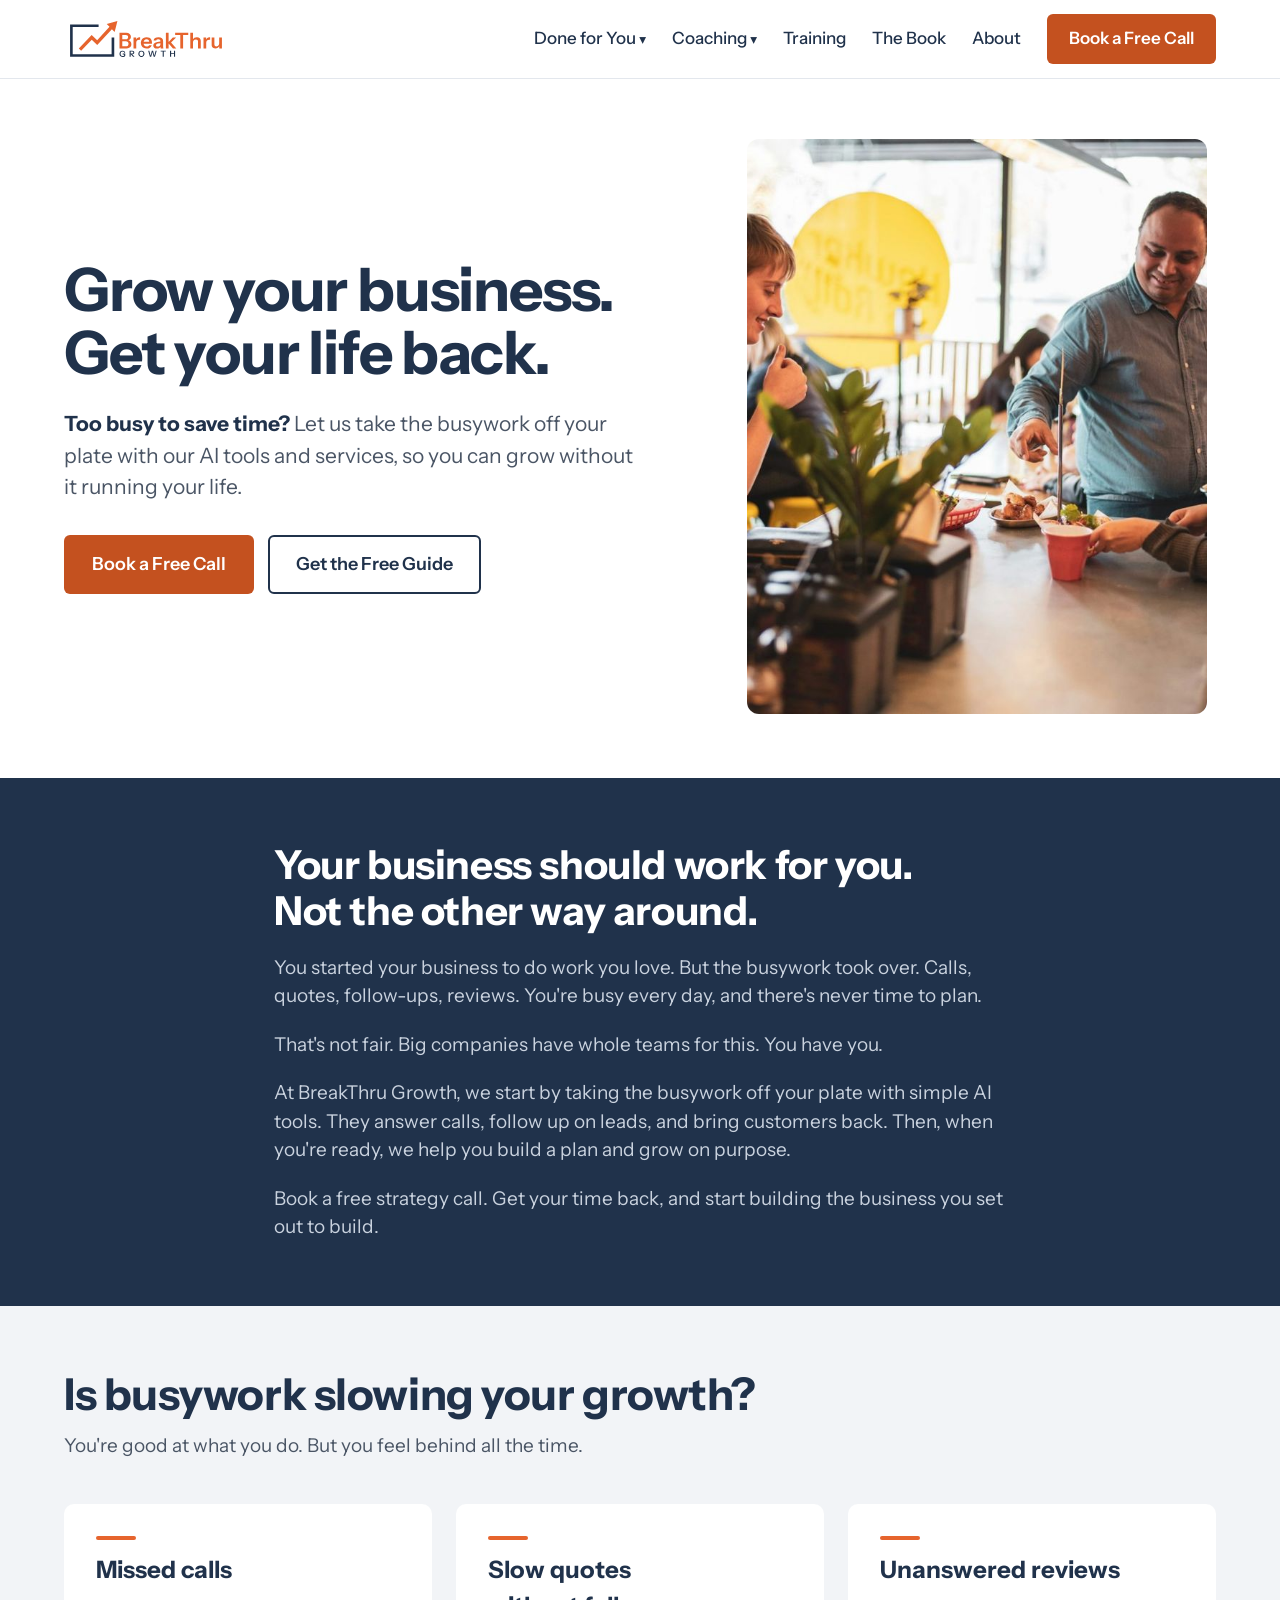
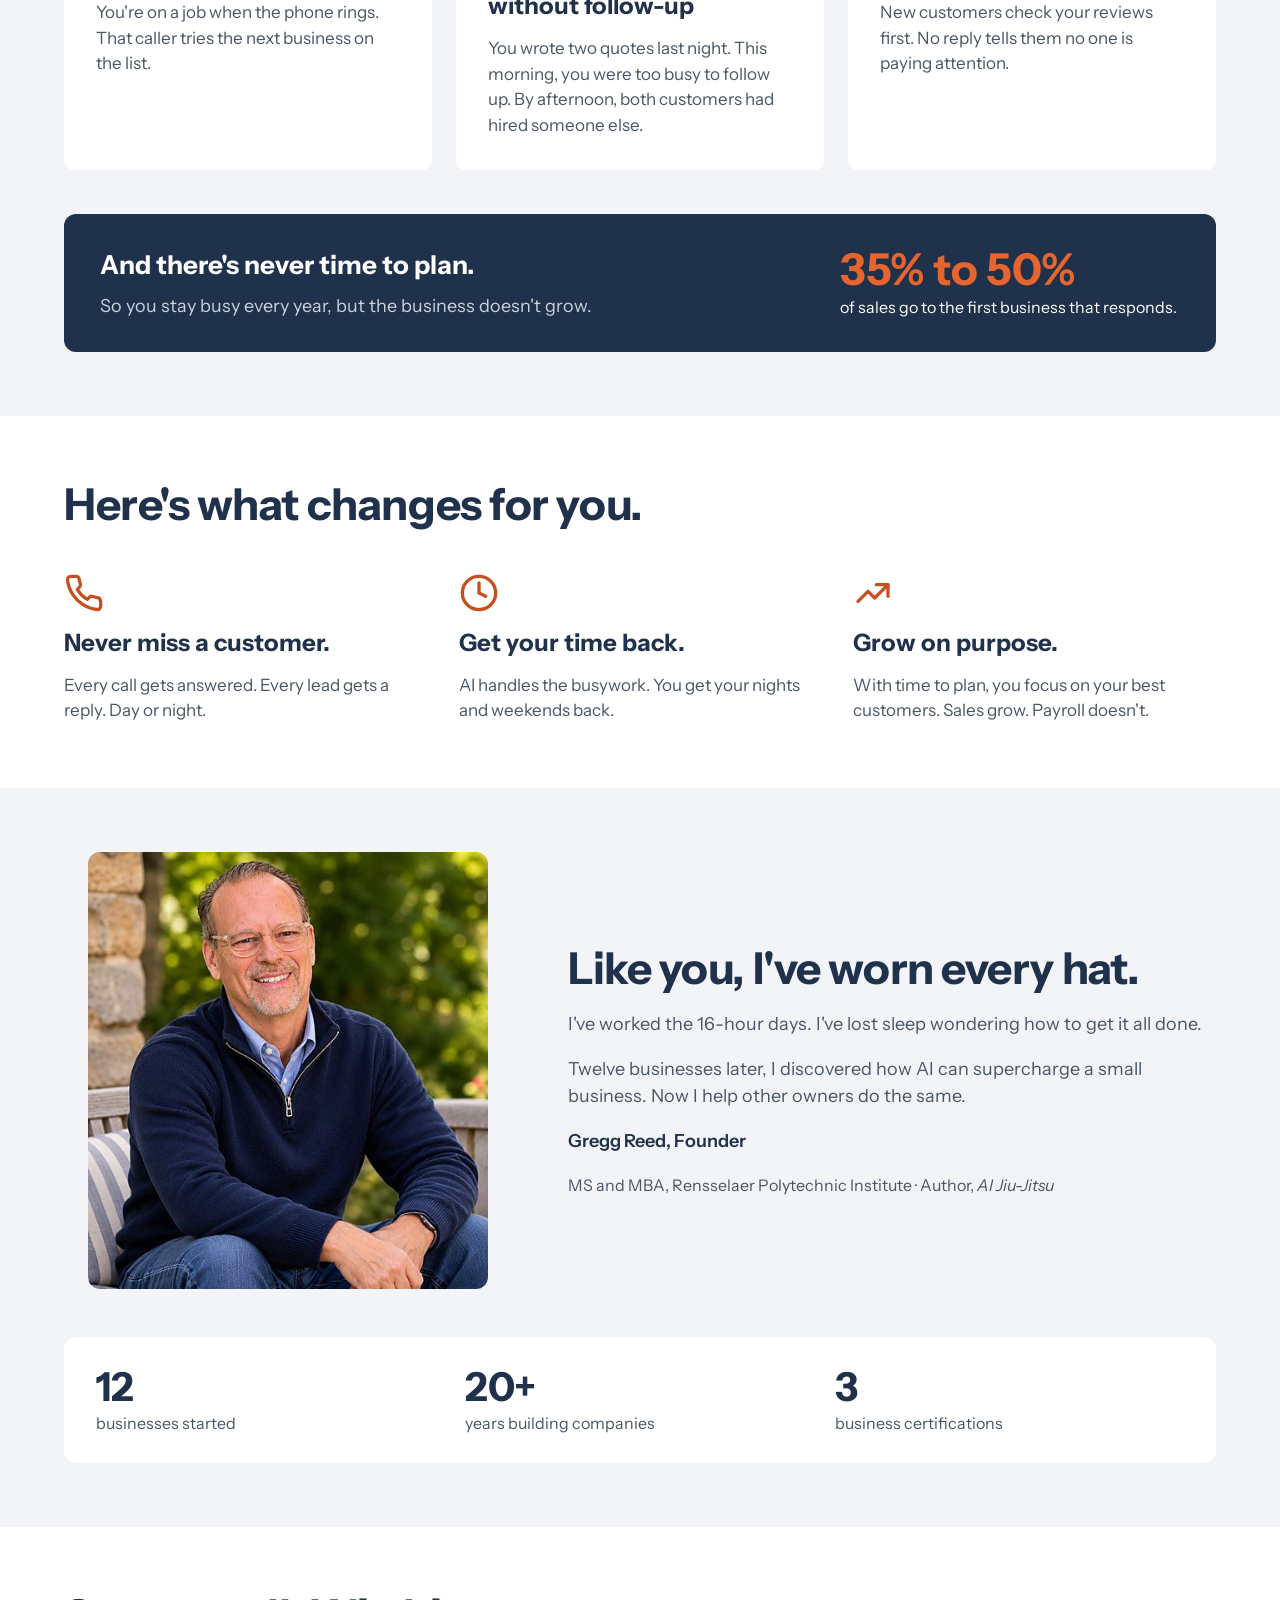
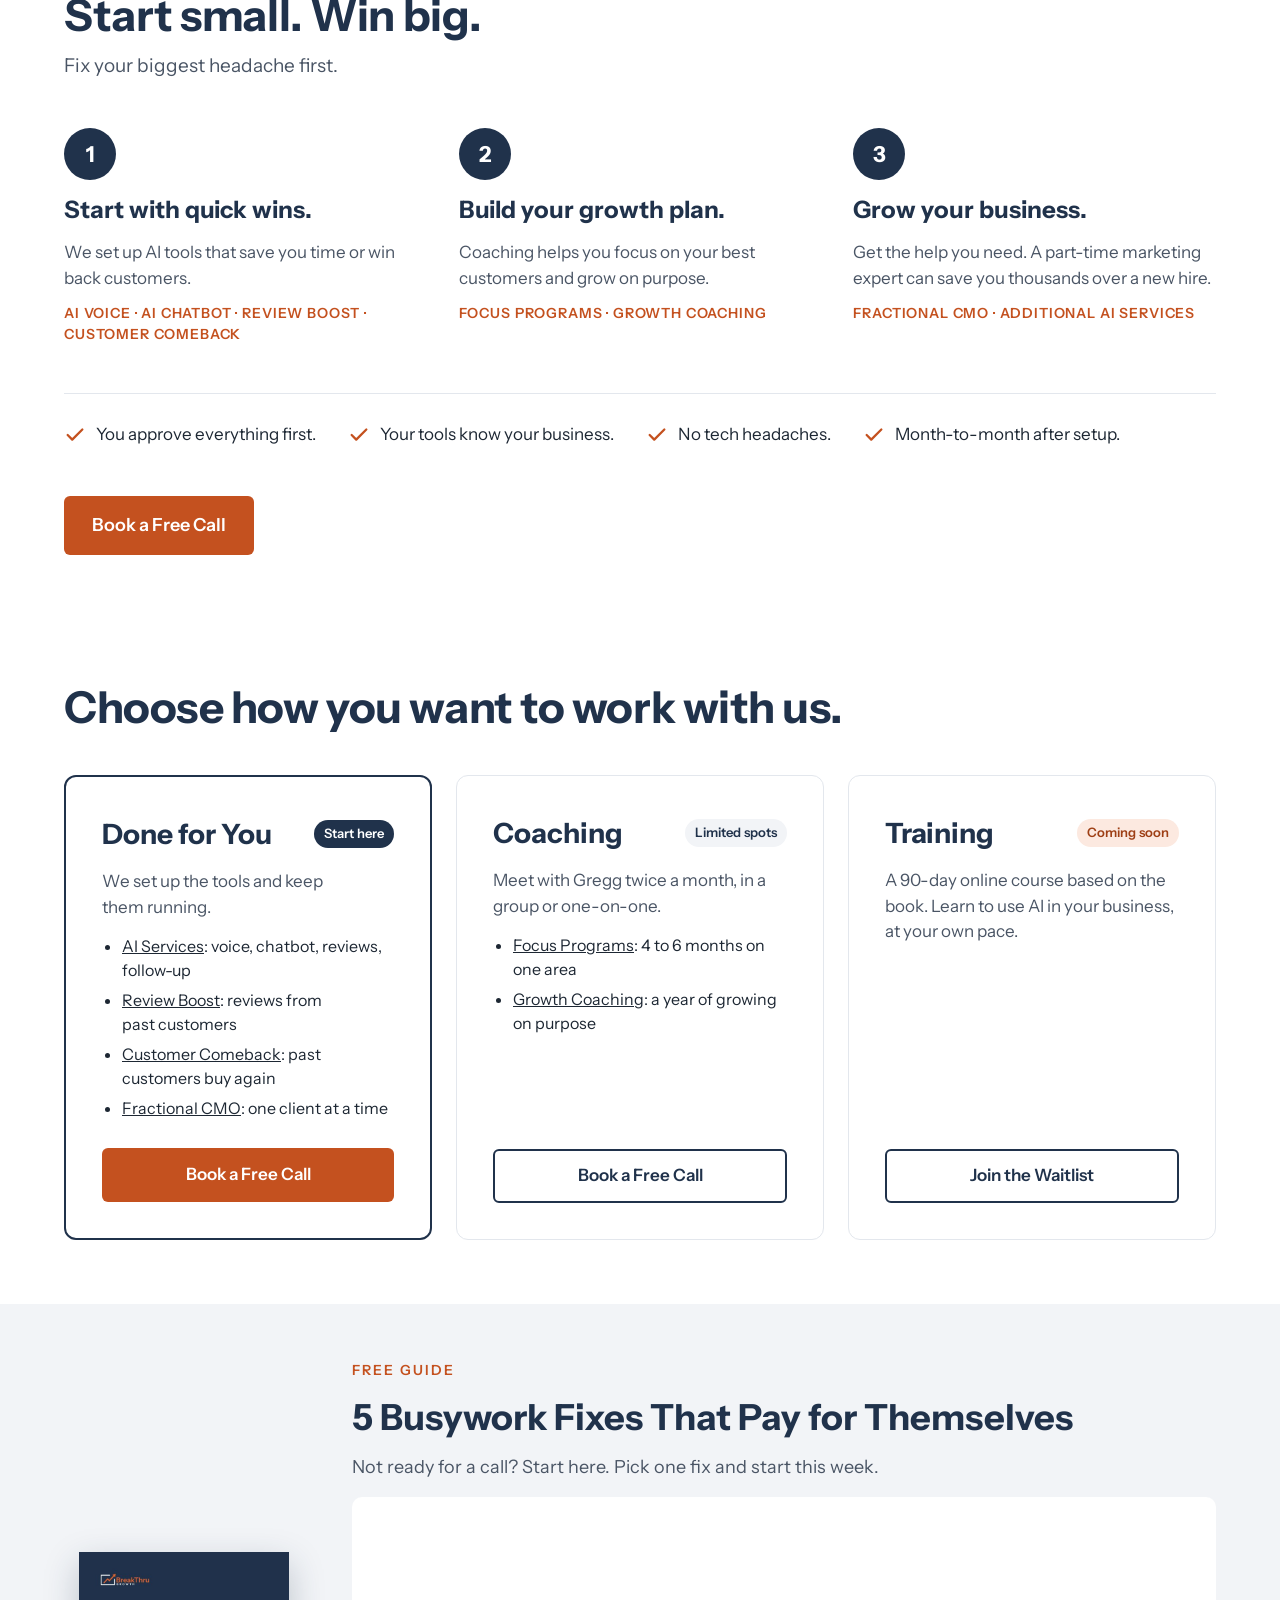
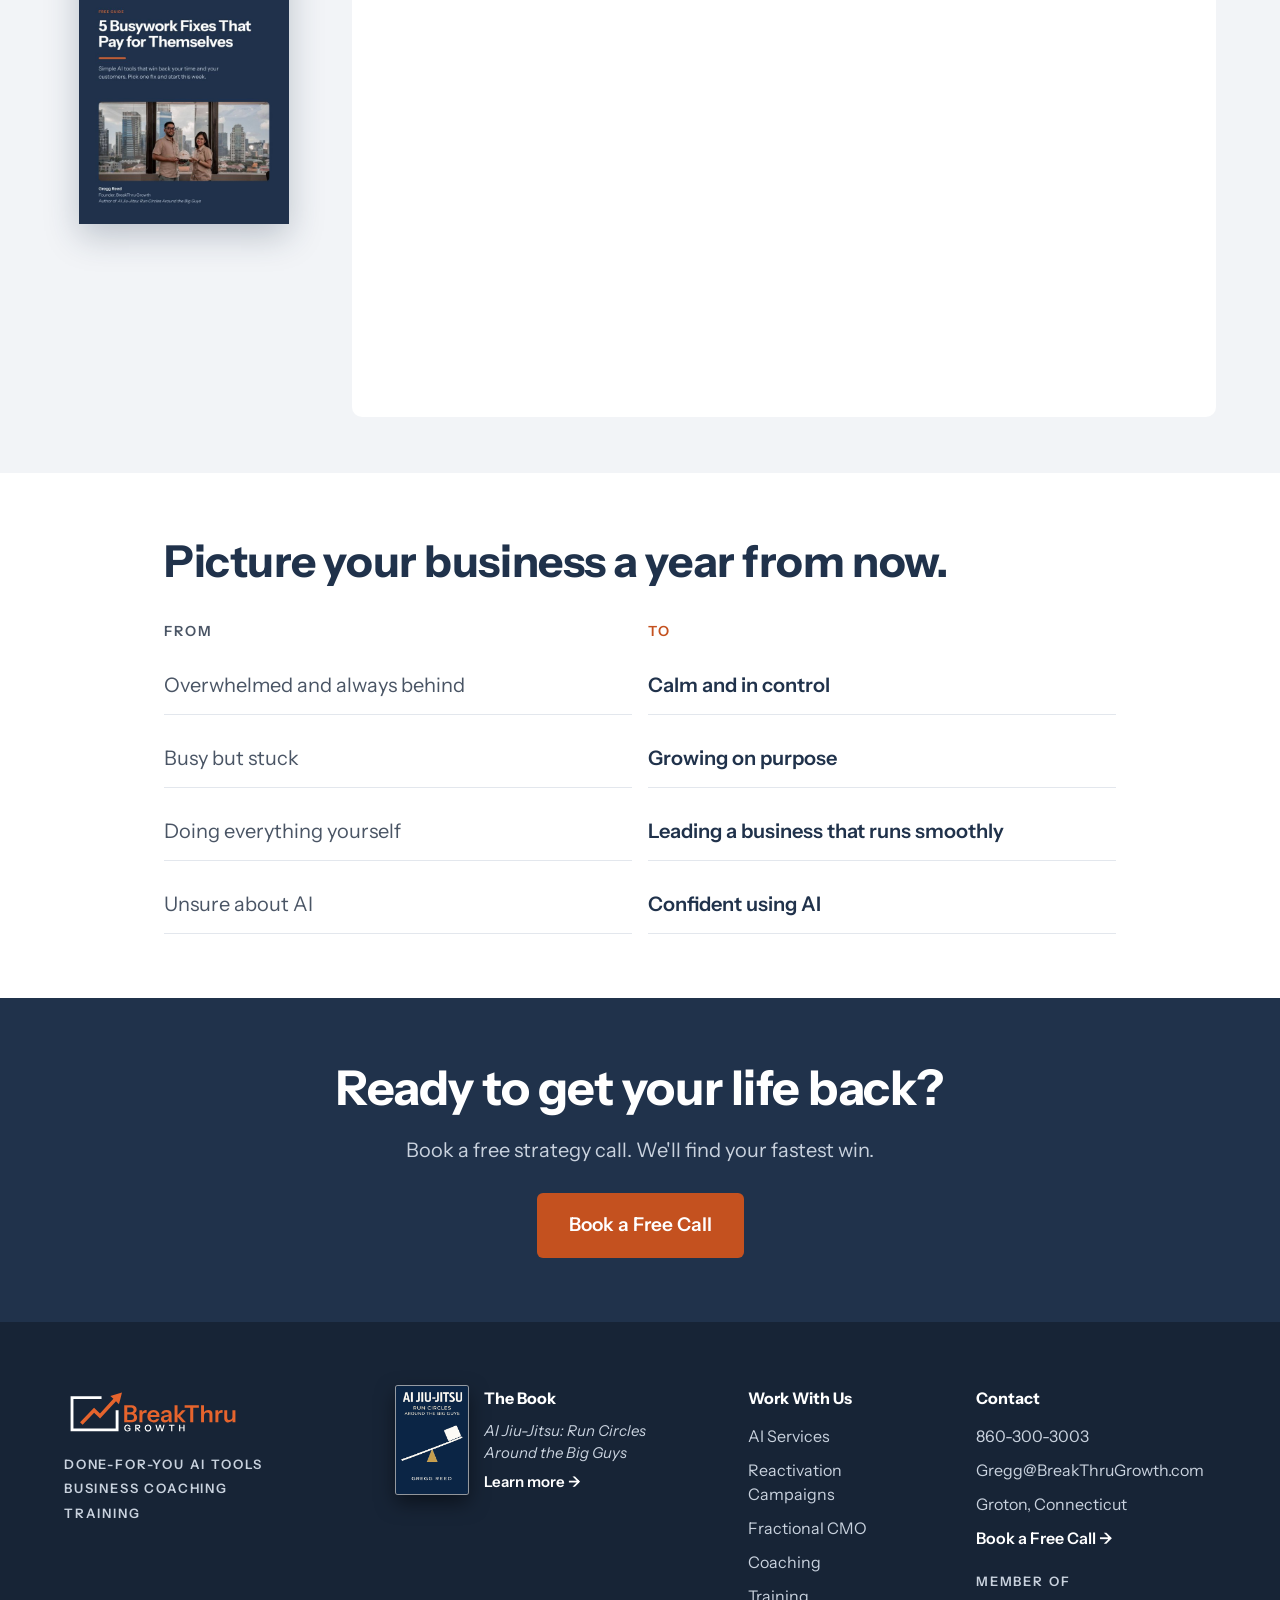
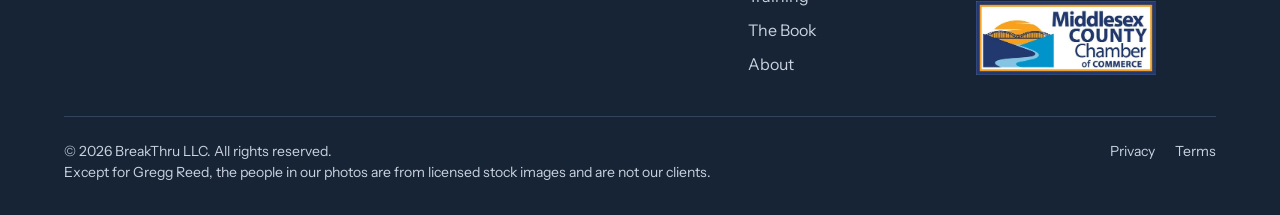
==== index.html @ 26338663 "Copy: 'know your business' replaces 'sound like you'; clearer hero Co-Authored-By: Claude Opus 5.5 <" ====
<!doctype html>
<html lang="en">
<head>
<meta charset="utf-8">
<meta name="viewport" content="width=device-width, initial-scale=1">
<title>BreakThru Growth | AI Tools and Coaching for Small Business</title>
<meta name="description" content="Too busy to save time? We set up AI tools that answer calls, follow up on leads, and win back customers, so you can grow without it running your life.">
<link rel="canonical" href="https://breakthrugrowth.com/">
<meta property="og:type" content="website">
<meta property="og:site_name" content="BreakThru Growth">
<meta property="og:title" content="BreakThru Growth | AI Tools and Coaching for Small Business">
<meta property="og:description" content="Too busy to save time? We set up AI tools that answer calls, follow up on leads, and win back customers, so you can grow without it running your life.">
<meta property="og:url" content="https://breakthrugrowth.com/">
<meta property="og:image" content="https://breakthrugrowth.com/assets/img/hero-cafe-owner.jpg">
<meta name="twitter:card" content="summary_large_image">
<link rel="icon" href="/favicon.svg?v=2" type="image/svg+xml">
<link rel="icon" href="/favicon-32x32.png?v=2" sizes="32x32" type="image/png">
<link rel="icon" href="/favicon.ico?v=2" sizes="any">
<link rel="apple-touch-icon" href="/apple-touch-icon.png?v=2">
<link rel="manifest" href="/site.webmanifest?v=2">
<meta name="theme-color" content="#20324B">
<link rel="preconnect" href="https://fonts.googleapis.com">
<link rel="preconnect" href="https://fonts.gstatic.com" crossorigin>
<link href="https://fonts.googleapis.com/css2?family=Instrument+Sans:wght@400;500;600;700&amp;display=swap" rel="stylesheet">
<link rel="stylesheet" href="/assets/css/site.css?v=20261113">
<script type="application/ld+json">
{"@context":"https://schema.org","@type":"ProfessionalService","name":"BreakThru Growth","url":"https://breakthrugrowth.com/",
"logo":"https://breakthrugrowth.com/assets/img/logo-color.svg","image":"https://breakthrugrowth.com/assets/img/gregg-portrait.jpg",
"telephone":"+1-860-300-3003",
"address":{"@type":"PostalAddress","addressLocality":"Groton","addressRegion":"CT","addressCountry":"US"},
"founder":{"@type":"Person","name":"Gregg Reed"},"parentOrganization":{"@type":"Organization","name":"BreakThru LLC"},
"description":"AI tools, training, and coaching for small business owners."}
</script>
</head>
<body>
<div class="page">

<!-- HEADER -->
<a class="skip" href="#main">Skip to content</a>
<header class="site-header">
<div class="wrap">
<a class="brand" href="/"><img src="/assets/img/logo-color.svg" alt="BreakThru Growth" width="166" height="48"></a>
<input type="checkbox" id="menu" class="menu-toggle" aria-label="Show menu">
<label for="menu" class="menu-btn">Menu</label>
<nav class="nav" aria-label="Main">
<div class="dd"><a href="/ai-services/">Done for You</a>
<div class="dd-menu"><a href="/ai-services/">AI Services</a><a href="/reactivation/">Reactivation Campaigns</a><a href="/fractional/">Fractional CMO</a></div></div>
<div class="dd"><a href="/coaching/">Coaching</a>
<div class="dd-menu"><a href="/coaching/#focus">Focus Programs</a><a href="/coaching/#growth">Growth Coaching</a></div></div>
<a href="/training/">Training</a>
<a href="/book/">The Book</a>
<a href="/about/">About</a>
<a class="btn" href="/start/">Book a Free Call</a>
</nav>
</div>
</header>
<main id="main">

<!-- 1. HERO: desire + one-liner + two CTAs + success image -->
<section id="top" style="background: #FFFFFF">
<div style="max-width: 1200px; margin: 0 auto; padding: 60px 24px 64px; display: flex; flex-wrap: wrap; align-items: center; gap: 56px">
<div style="flex: 1 1 520px; min-width: 0; display: flex; flex-direction: column; gap: 24px">
<h1 style="margin: 0; font-size: 60px; line-height: 1.05; font-weight: 700; color: #20324B; letter-spacing: -0.02em">Grow your business. Get your life back.</h1>
<p style="margin: 0; font-size: 21px; color: #4A5565; max-width: 580px"><b style="color: #20324B">Too busy to save time?</b> Let us take the busywork off your plate with our AI tools and services, so you can grow without it running your life.</p>
<div style="display: flex; flex-wrap: wrap; gap: 14px; margin-top: 8px">
<a href="/start/" style="background: #C4511F; color: #FFFFFF; text-decoration: none; font-weight: 600; font-size: 18px; padding: 16px 28px; border-radius: 6px">Book a Free Call</a>
<a href="#free-guide" style="border: 2px solid #20324B; color: #20324B; text-decoration: none; font-weight: 600; font-size: 18px; padding: 14px 26px; border-radius: 6px">Get the Free Guide</a>
</div>
</div>
<div style="flex: 1 1 380px; min-width: 0; display: flex; justify-content: center">
<img src="/assets/img/hero-cafe-owner.jpg" alt="A small business owner serving happy customers at the counter" style="width: 100%; max-width: 460px; aspect-ratio: 4 / 5; object-fit: cover; border-radius: 12px; display: block">
</div>
</div>
</section>

<!-- 7. EXPLANATORY PARAGRAPH -->
<section style="background: #20324B; color: #FFFFFF">
<div style="max-width: 780px; margin: 0 auto; padding: 64px 24px; display: flex; flex-direction: column; gap: 20px">
<h2 style="margin: 0; font-size: 40px; line-height: 1.15; letter-spacing: -0.01em"><span style="display: block">Your business should work for you.</span><span style="display: block">Not the other way around.</span></h2>
<p style="margin: 0; font-size: 19px; color: #C9D2DE">You started your business to do work you love. But the busywork took over. Calls, quotes, follow-ups, reviews. You're busy every day, and there's never time to plan.</p>
<p style="margin: 0; font-size: 19px; color: #C9D2DE">That's not fair. Big companies have whole teams for this. You have you.</p>
<p style="margin: 0; font-size: 19px; color: #C9D2DE">At BreakThru Growth, we start by taking the busywork off your plate with simple AI tools. They answer calls, follow up on leads, and bring customers back. Then, when you're ready, we help you build a plan and grow on purpose.</p>
<p style="margin: 0; font-size: 19px; color: #C9D2DE">Book a free strategy call. Get your time back, and start building the business you set out to build.</p>
</div>
</section>

<!-- 3. STAKES: villain, problem at the door, deeper problem, internal, failure -->
<section style="background: #F2F4F7">
<div style="max-width: 1200px; margin: 0 auto; padding: 64px 24px; display: flex; flex-direction: column; gap: 44px">
<div style="display: flex; flex-direction: column; gap: 14px; max-width: 780px">
<h2 style="margin: 0; font-size: 44px; line-height: 1.1; color: #20324B; letter-spacing: -0.01em">Is busywork slowing your growth?</h2>
<p style="margin: 0; font-size: 19px; color: #4A5565">You're good at what you do. But you feel behind all the time.</p>
</div>
<div style="display: grid; grid-template-columns: repeat(auto-fit, minmax(280px, 1fr)); gap: 24px">
<div style="background: #FFFFFF; border-radius: 10px; padding: 32px; display: flex; flex-direction: column; gap: 12px">
<div style="width: 40px; height: 4px; background: #E6642D; border-radius: 2px"></div>
<h3 style="margin: 0; font-size: 24px; color: #20324B">Missed calls</h3>
<p style="margin: 0; font-size: 17px; color: #4A5565">You're on a job when the phone rings. That caller tries the next business on the list.</p>
</div>
<div style="background: #FFFFFF; border-radius: 10px; padding: 32px; display: flex; flex-direction: column; gap: 12px">
<div style="width: 40px; height: 4px; background: #E6642D; border-radius: 2px"></div>
<h3 style="margin: 0; font-size: 24px; color: #20324B">Slow quotes without follow-up</h3>
<p style="margin: 0; font-size: 17px; color: #4A5565">You wrote two quotes last night. This morning, you were too busy to follow up. By afternoon, both customers had hired someone else.</p>
</div>
<div style="background: #FFFFFF; border-radius: 10px; padding: 32px; display: flex; flex-direction: column; gap: 12px">
<div style="width: 40px; height: 4px; background: #E6642D; border-radius: 2px"></div>
<h3 style="margin: 0; font-size: 24px; color: #20324B">Unanswered reviews</h3>
<p style="margin: 0; font-size: 17px; color: #4A5565">New customers check your reviews first. No reply tells them no one is paying attention.</p>
</div>
</div>
<div style="background: #20324B; border-radius: 12px; padding: 32px 36px; display: flex; flex-wrap: wrap; align-items: center; gap: 32px">
<div style="flex: 1 1 460px; min-width: 0; display: flex; flex-direction: column; gap: 8px">
<h3 style="margin: 0; font-size: 26px; color: #FFFFFF">And there's never time to plan.</h3>
<p style="margin: 0; font-size: 18px; color: #C9D2DE">So you stay busy every year, but the business doesn't grow.</p>
</div>
<div style="flex: 0 1 340px; min-width: 0; display: flex; flex-direction: column; gap: 4px">
<p style="margin: 0; font-size: 44px; font-weight: 700; line-height: 1; color: #E6642D">35% to 50%</p>
<p style="margin: 0; font-size: 16px; color: #FFFFFF">of sales go to the first business that responds.</p>
</div>
</div>
</div>
</section>

<!-- 4. VALUE -->
<section style="background: #FFFFFF">
<div style="max-width: 1200px; margin: 0 auto; padding: 64px 24px; display: flex; flex-direction: column; gap: 44px">
<h2 style="margin: 0; font-size: 44px; line-height: 1.1; color: #20324B; letter-spacing: -0.01em">Here's what changes for you.</h2>
<div style="display: grid; grid-template-columns: repeat(auto-fit, minmax(280px, 1fr)); gap: 32px">
<div style="display: flex; flex-direction: column; gap: 12px">
<svg aria-hidden="true" width="40" height="40" viewBox="0 0 24 24" fill="none" stroke="#C4511F" stroke-width="2" stroke-linecap="round" stroke-linejoin="round"><path d="M22 16.9v3a2 2 0 0 1-2.2 2 19.8 19.8 0 0 1-8.6-3.1 19.5 19.5 0 0 1-6-6A19.8 19.8 0 0 1 2.1 4.2 2 2 0 0 1 4.1 2h3a2 2 0 0 1 2 1.7c.1.9.4 1.8.7 2.7a2 2 0 0 1-.5 2.1L8 9.8a16 16 0 0 0 6 6l1.3-1.3a2 2 0 0 1 2.1-.4c.9.3 1.8.6 2.7.7a2 2 0 0 1 1.7 2z"></path></svg>
<h3 style="margin: 0; font-size: 24px; color: #20324B">Never miss a customer.</h3>
<p style="margin: 0; font-size: 17px; color: #4A5565">Every call gets answered. Every lead gets a reply. Day or night.</p>
</div>
<div style="display: flex; flex-direction: column; gap: 12px">
<svg aria-hidden="true" width="40" height="40" viewBox="0 0 24 24" fill="none" stroke="#C4511F" stroke-width="2" stroke-linecap="round" stroke-linejoin="round"><circle cx="12" cy="12" r="10"></circle><path d="M12 6v6l4 2"></path></svg>
<h3 style="margin: 0; font-size: 24px; color: #20324B">Get your time back.</h3>
<p style="margin: 0; font-size: 17px; color: #4A5565">AI handles the busywork. You get your nights and weekends back.</p>
</div>
<div style="display: flex; flex-direction: column; gap: 12px">
<svg aria-hidden="true" width="40" height="40" viewBox="0 0 24 24" fill="none" stroke="#C4511F" stroke-width="2" stroke-linecap="round" stroke-linejoin="round"><path d="M3 17l6-6 4 4 8-8"></path><path d="M14 7h7v7"></path></svg>
<h3 style="margin: 0; font-size: 24px; color: #20324B">Grow on purpose.</h3>
<p style="margin: 0; font-size: 17px; color: #4A5565">With time to plan, you focus on your best customers. Sales grow. Payroll doesn't.</p>
</div>
</div>
</div>
</section>

<!-- 5. GUIDE -->
<section id="guide" style="background: #F2F4F7">
<div style="max-width: 1200px; margin: 0 auto; padding: 64px 24px; display: flex; flex-direction: column; gap: 48px">
<div style="display: flex; flex-wrap: wrap; align-items: center; gap: 56px">
<div style="flex: 1 1 320px; min-width: 0; display: flex; justify-content: center">
<img loading="lazy" src="/assets/img/gregg-portrait.jpg" alt="Gregg Reed, founder of BreakThru Growth" style="width: 100%; max-width: 400px; border-radius: 12px; display: block">
</div>
<div style="flex: 1 1 520px; min-width: 0; display: flex; flex-direction: column; gap: 18px">
<h2 style="margin: 0; font-size: 44px; line-height: 1.1; color: #20324B; letter-spacing: -0.01em">Like you, I've worn every hat.</h2>
<p style="margin: 0; font-size: 18px; color: #4A5565">I've worked the 16-hour days. I've lost sleep wondering how to get it all done.</p>
<p style="margin: 0; font-size: 18px; color: #4A5565">Twelve businesses later, I discovered how AI can supercharge a small business. Now I help other owners do the same.</p>
<p style="margin: 0; font-size: 18px; font-weight: 600; color: #20324B">Gregg Reed, Founder</p>
<p style="margin: 0; font-size: 16px; color: #4A5565">MS and MBA, Rensselaer Polytechnic Institute · Author, <i>AI Jiu-Jitsu</i></p>
</div>
</div>
<div style="display: grid; grid-template-columns: repeat(auto-fit, minmax(220px, 1fr)); gap: 20px; background: #FFFFFF; border-radius: 12px; padding: 28px 32px">
<div style="display: flex; flex-direction: column; gap: 2px"><p style="margin: 0; font-size: 40px; font-weight: 700; line-height: 1.1; color: #20324B">12</p><p style="margin: 0; font-size: 16px; color: #4A5565">businesses started</p></div>
<div style="display: flex; flex-direction: column; gap: 2px"><p style="margin: 0; font-size: 40px; font-weight: 700; line-height: 1.1; color: #20324B">20+</p><p style="margin: 0; font-size: 16px; color: #4A5565">years building companies</p></div>
<div style="display: flex; flex-direction: column; gap: 2px"><p style="margin: 0; font-size: 40px; font-weight: 700; line-height: 1.1; color: #20324B">3</p><p style="margin: 0; font-size: 16px; color: #4A5565">business certifications</p></div>
</div>
<!-- TESTIMONIALS: remove this comment wrapper when quotes are ready
<div style="display: grid; grid-template-columns: repeat(auto-fit, minmax(300px, 1fr)); gap: 20px">
<div style="border: 2px dashed #B8C1CE; border-radius: 10px; padding: 24px; color: #4A5565; font-size: 16px; background: #FFFFFF">[ CLIENT TESTIMONIAL: short quote, name, business, town ]</div>
<div style="border: 2px dashed #B8C1CE; border-radius: 10px; padding: 24px; color: #4A5565; font-size: 16px; background: #FFFFFF">[ READER REVIEW of AI Jiu-Jitsu, with name and business ]</div>
</div>
-->
</div>
</section>

<!-- 6. PLAN: the ladder + agreement plan -->
<section style="background: #FFFFFF">
<div style="max-width: 1200px; margin: 0 auto; padding: 64px 24px; display: flex; flex-direction: column; gap: 48px">
<div style="display: flex; flex-direction: column; gap: 12px; max-width: 780px">
<h2 style="margin: 0; font-size: 44px; line-height: 1.1; color: #20324B; letter-spacing: -0.01em">Start small. Win big.</h2>
<p style="margin: 0; font-size: 19px; color: #4A5565">Fix your biggest headache first.</p>
</div>
<div style="display: grid; grid-template-columns: repeat(auto-fit, minmax(280px, 1fr)); gap: 32px">
<div style="display: flex; flex-direction: column; gap: 12px">
<div style="width: 52px; height: 52px; border-radius: 50%; background: #20324B; color: #FFFFFF; display: flex; align-items: center; justify-content: center; font-size: 22px; font-weight: 700">1</div>
<h3 style="margin: 0; font-size: 24px; color: #20324B">Start with quick wins.</h3>
<p style="margin: 0; font-size: 17px; color: #4A5565">We set up AI tools that save you time or win back customers.</p>
<p style="margin: 0; font-size: 14px; font-weight: 600; letter-spacing: 0.06em; color: #C4511F">AI VOICE · AI CHATBOT · REVIEW BOOST · CUSTOMER COMEBACK</p>
</div>
<div style="display: flex; flex-direction: column; gap: 12px">
<div style="width: 52px; height: 52px; border-radius: 50%; background: #20324B; color: #FFFFFF; display: flex; align-items: center; justify-content: center; font-size: 22px; font-weight: 700">2</div>
<h3 style="margin: 0; font-size: 24px; color: #20324B">Build your growth plan.</h3>
<p style="margin: 0; font-size: 17px; color: #4A5565">Coaching helps you focus on your best customers and grow on purpose.</p>
<p style="margin: 0; font-size: 14px; font-weight: 600; letter-spacing: 0.06em; color: #C4511F">FOCUS PROGRAMS · GROWTH COACHING</p>
</div>
<div style="display: flex; flex-direction: column; gap: 12px">
<div style="width: 52px; height: 52px; border-radius: 50%; background: #20324B; color: #FFFFFF; display: flex; align-items: center; justify-content: center; font-size: 22px; font-weight: 700">3</div>
<h3 style="margin: 0; font-size: 24px; color: #20324B">Grow your business.</h3>
<p style="margin: 0; font-size: 17px; color: #4A5565">Get the help you need. A part-time marketing expert can save you thousands over a new hire.</p>
<p style="margin: 0; font-size: 14px; font-weight: 600; letter-spacing: 0.06em; color: #C4511F">FRACTIONAL CMO · ADDITIONAL AI SERVICES</p>
</div>
</div>
<div style="display: flex; flex-wrap: wrap; gap: 12px 32px; border-top: 1px solid #E3E7ED; padding-top: 28px">
<div style="display: flex; align-items: center; gap: 10px"><svg aria-hidden="true" width="22" height="22" viewBox="0 0 24 24" fill="none" stroke="#C4511F" stroke-width="2.5" stroke-linecap="round" stroke-linejoin="round"><path d="M4 12l5 5L20 6"></path></svg><span style="font-size: 17px; color: #1D2733">You approve everything first.</span></div>
<div style="display: flex; align-items: center; gap: 10px"><svg aria-hidden="true" width="22" height="22" viewBox="0 0 24 24" fill="none" stroke="#C4511F" stroke-width="2.5" stroke-linecap="round" stroke-linejoin="round"><path d="M4 12l5 5L20 6"></path></svg><span style="font-size: 17px; color: #1D2733">Your tools know your business.</span></div>
<div style="display: flex; align-items: center; gap: 10px"><svg aria-hidden="true" width="22" height="22" viewBox="0 0 24 24" fill="none" stroke="#C4511F" stroke-width="2.5" stroke-linecap="round" stroke-linejoin="round"><path d="M4 12l5 5L20 6"></path></svg><span style="font-size: 17px; color: #1D2733">No tech headaches.</span></div>
<div style="display: flex; align-items: center; gap: 10px"><svg aria-hidden="true" width="22" height="22" viewBox="0 0 24 24" fill="none" stroke="#C4511F" stroke-width="2.5" stroke-linecap="round" stroke-linejoin="round"><path d="M4 12l5 5L20 6"></path></svg><span style="font-size: 17px; color: #1D2733">Month-to-month after setup.</span></div>
</div>
<div><a href="/start/" style="background: #C4511F; color: #FFFFFF; text-decoration: none; font-weight: 600; font-size: 18px; padding: 16px 28px; border-radius: 6px; display: inline-block">Book a Free Call</a></div>
</div>
</section>



<!-- 8. THREE DOORS -->
<section id="doors" style="background: #FFFFFF">
<div style="max-width: 1200px; margin: 0 auto; padding: 64px 24px; display: flex; flex-direction: column; gap: 44px">
<h2 style="margin: 0; font-size: 44px; line-height: 1.1; color: #20324B; letter-spacing: -0.01em">Choose how you want to work with us.</h2>
<div style="display: grid; grid-template-columns: repeat(auto-fit, minmax(300px, 1fr)); gap: 24px; align-items: stretch">
<div style="border: 2px solid #20324B; border-radius: 12px; padding: 36px; display: flex; flex-direction: column; gap: 14px">
<div style="display: flex; align-items: center; justify-content: space-between; gap: 12px"><h3 style="margin: 0; font-size: 28px; color: #20324B">Done for You</h3><span style="background: #20324B; color: #FFFFFF; font-size: 13px; font-weight: 600; padding: 4px 10px; border-radius: 999px">Start here</span></div>
<p style="margin: 0; font-size: 17px; color: #4A5565">We set up the tools and keep them running.</p>
<ul style="margin: 0; padding-left: 20px; font-size: 16px; color: #1D2733; display: flex; flex-direction: column; gap: 6px">
<li><a href="/ai-services/" style="color: #1D2733">AI Services</a>: voice, chatbot, reviews, follow-up</li>
<li><a href="/reactivation/" style="color: #1D2733">Review Boost</a>: reviews from past customers</li>
<li><a href="/reactivation/" style="color: #1D2733">Customer Comeback</a>: past customers buy again</li>
<li><a href="/fractional/" style="color: #1D2733">Fractional CMO</a>: one client at a time</li>
</ul>
<div style="flex-grow: 1"></div>
<a href="/start/" style="background: #C4511F; color: #FFFFFF; text-decoration: none; font-weight: 600; font-size: 17px; padding: 14px 20px; border-radius: 6px; text-align: center">Book a Free Call</a>
</div>
<div style="border: 1px solid #E3E7ED; border-radius: 12px; padding: 36px; display: flex; flex-direction: column; gap: 14px">
<div style="display: flex; align-items: center; justify-content: space-between; gap: 12px"><h3 style="margin: 0; font-size: 28px; color: #20324B">Coaching</h3><span style="background: #F2F4F7; color: #20324B; font-size: 13px; font-weight: 600; padding: 4px 10px; border-radius: 999px">Limited spots</span></div>
<p style="margin: 0; font-size: 17px; color: #4A5565">Meet with Gregg twice a month, in a group or one-on-one.</p>
<ul style="margin: 0; padding-left: 20px; font-size: 16px; color: #1D2733; display: flex; flex-direction: column; gap: 6px">
<li><a href="/coaching/#focus" style="color: #1D2733">Focus Programs</a>: 4 to 6 months on one area</li>
<li><a href="/coaching/#growth" style="color: #1D2733">Growth Coaching</a>: a year of growing on purpose</li>
</ul>
<div style="flex-grow: 1"></div>
<a href="/start/" style="border: 2px solid #20324B; color: #20324B; text-decoration: none; font-weight: 600; font-size: 17px; padding: 12px 20px; border-radius: 6px; text-align: center">Book a Free Call</a>
</div>
<div style="border: 1px solid #E3E7ED; border-radius: 12px; padding: 36px; display: flex; flex-direction: column; gap: 14px">
<div style="display: flex; align-items: center; justify-content: space-between; gap: 12px"><h3 style="margin: 0; font-size: 28px; color: #20324B">Training</h3><span style="background: #FCE9E0; color: #9E3F15; font-size: 13px; font-weight: 600; padding: 4px 10px; border-radius: 999px">Coming soon</span></div>
<p style="margin: 0; font-size: 17px; color: #4A5565">A 90-day online course based on the book. Learn to use AI in your business, at your own pace.</p>
<div style="flex-grow: 1"></div>
<a href="/training/" style="border: 2px solid #20324B; color: #20324B; text-decoration: none; font-weight: 600; font-size: 17px; padding: 12px 20px; border-radius: 6px; text-align: center">Join the Waitlist</a>
</div>
</div>
</div>
</section>

<!-- 9. FREE GUIDE -->
<section id="free-guide" style="background: #F2F4F7">
<div style="max-width: 1200px; margin: 0 auto; padding: 56px 24px; display: flex; flex-wrap: wrap; align-items: center; gap: 48px">
<div style="flex: 0 1 240px; min-width: 0; display: flex; justify-content: center">
<img loading="lazy" src="/assets/img/guide-cover.jpg" alt="Cover of the free guide, 5 Busywork Fixes That Pay for Themselves" style="width: 210px; display: block; box-shadow: 0 12px 32px rgba(32, 50, 75, 0.25)">
</div>
<div style="flex: 1 1 520px; min-width: 0; display: flex; flex-direction: column; gap: 16px">
<p style="margin: 0; font-size: 14px; font-weight: 600; letter-spacing: 0.14em; color: #C4511F">FREE GUIDE</p>
<h2 style="margin: 0; font-size: 36px; line-height: 1.15; color: #20324B">5 Busywork Fixes That Pay for Themselves</h2>
<p style="margin: 0; font-size: 18px; color: #4A5565">Not ready for a call? Start here. Pick one fix and start this week.</p>
<div style="background: #FFFFFF; border-radius: 10px; overflow: hidden">
<iframe src="https://api.leadconnectorhq.com/widget/form/CgDVJ7hEyCGIOpMJvEPG" style="width: 100%; height: 520px; border: none; border-radius: 10px; display: block" id="inline-CgDVJ7hEyCGIOpMJvEPG" data-layout="{'id':'INLINE'}" data-trigger-type="alwaysShow" data-trigger-value="" data-activation-type="alwaysActivated" data-activation-value="" data-deactivation-type="neverDeactivate" data-deactivation-value="" data-form-name="Busywork Guide" data-height="520" data-layout-iframe-id="inline-CgDVJ7hEyCGIOpMJvEPG" data-form-id="CgDVJ7hEyCGIOpMJvEPG" title="Get the free guide: 5 Busywork Fixes"></iframe>
</div>
<script src="https://link.msgsndr.com/js/form_embed.js" defer></script>
</div>
</div>
</section>

<!-- 10. TRANSFORMATION -->
<section style="background: #FFFFFF">
<div style="max-width: 1000px; margin: 0 auto; padding: 64px 24px; display: flex; flex-direction: column; gap: 36px">
<h2 style="margin: 0; font-size: 44px; line-height: 1.1; color: #20324B; letter-spacing: -0.01em">Picture your business a year from now.</h2>
<div style="display: grid; grid-template-columns: repeat(auto-fit, minmax(300px, 1fr)); gap: 16px">
<div style="display: flex; flex-direction: column; gap: 14px">
<p style="margin: 0; font-size: 14px; font-weight: 600; letter-spacing: 0.14em; color: #4A5565">FROM</p>
<p style="margin: 0; font-size: 20px; color: #4A5565; padding: 14px 0; border-bottom: 1px solid #E3E7ED">Overwhelmed and always behind</p>
<p style="margin: 0; font-size: 20px; color: #4A5565; padding: 14px 0; border-bottom: 1px solid #E3E7ED">Busy but stuck</p>
<p style="margin: 0; font-size: 20px; color: #4A5565; padding: 14px 0; border-bottom: 1px solid #E3E7ED">Doing everything yourself</p>
<p style="margin: 0; font-size: 20px; color: #4A5565; padding: 14px 0; border-bottom: 1px solid #E3E7ED">Unsure about AI</p>
</div>
<div style="display: flex; flex-direction: column; gap: 14px">
<p style="margin: 0; font-size: 14px; font-weight: 600; letter-spacing: 0.14em; color: #C4511F">TO</p>
<p style="margin: 0; font-size: 20px; font-weight: 600; color: #20324B; padding: 14px 0; border-bottom: 1px solid #E3E7ED">Calm and in control</p>
<p style="margin: 0; font-size: 20px; font-weight: 600; color: #20324B; padding: 14px 0; border-bottom: 1px solid #E3E7ED">Growing on purpose</p>
<p style="margin: 0; font-size: 20px; font-weight: 600; color: #20324B; padding: 14px 0; border-bottom: 1px solid #E3E7ED">Leading a business that runs smoothly</p>
<p style="margin: 0; font-size: 20px; font-weight: 600; color: #20324B; padding: 14px 0; border-bottom: 1px solid #E3E7ED">Confident using AI</p>
</div>
</div>
</div>
</section>

<!-- 11. FINAL CTA -->
<section id="start" style="background: #20324B; color: #FFFFFF">
<div style="max-width: 820px; margin: 0 auto; padding: 64px 24px; display: flex; flex-direction: column; align-items: center; text-align: center; gap: 20px">
<h2 style="margin: 0; font-size: 48px; line-height: 1.1; letter-spacing: -0.01em">Ready to get your life back?</h2>
<p style="margin: 0; font-size: 20px; color: #C9D2DE">Book a free strategy call. We'll find your fastest win.</p>
<a href="/start/" style="background: #C4511F; color: #FFFFFF; text-decoration: none; font-weight: 600; font-size: 19px; padding: 18px 32px; border-radius: 6px; margin-top: 8px">Book a Free Call</a>
</div>
</section>

<!-- FOOTER -->
</main>
<footer class="site-footer">
<div class="wrap">
<div class="cols">
<div class="col" style="flex: 1 1 260px; min-width: 0; gap: 14px">
<img src="/assets/img/logo-reverse.svg" alt="BreakThru Growth" width="180" height="52" style="height: 52px; width: auto; align-self: flex-start">
<p style="margin: 0; font-size: 13px; font-weight: 600; letter-spacing: 0.14em; line-height: 1.9">DONE-FOR-YOU AI TOOLS<br>BUSINESS COACHING<br>TRAINING</p>
</div>
<div class="col" style="flex: 1 1 280px; min-width: 0; flex-direction: row; gap: 16px; align-items: flex-start">
<a href="/book/" style="flex: none; display: block; line-height: 0"><img src="/assets/img/ajj-cover.png" alt="About the book AI Jiu-Jitsu" width="72" height="108" loading="lazy" style="width: 72px; height: auto; flex: none"></a>
<div style="display: flex; flex-direction: column; gap: 6px; font-size: 15px">
<h2>The Book</h2>
<p style="margin: 0"><i>AI Jiu-Jitsu: Run Circles Around the Big Guys</i></p>
<a href="/book/" style="color: #FFFFFF; font-weight: 600">Learn more →</a>
</div>
</div>
<div class="col" style="flex: 0 1 180px">
<h2>Work With Us</h2>
<a href="/ai-services/">AI Services</a>
<a href="/reactivation/">Reactivation Campaigns</a>
<a href="/fractional/">Fractional CMO</a>
<a href="/coaching/">Coaching</a>
<a href="/training/">Training</a>
<a href="/book/">The Book</a>
<a href="/about/">About</a>
</div>
<div class="col" style="flex: 0 1 240px">
<h2>Contact</h2>
<a href="tel:+18603003003">860-300-3003</a>
<a href="/start/" data-e="moc.htworGurhTkaerB@ggerG">Gregg at BreakThruGrowth dot com</a>
<span>Groton, Connecticut</span>
<a href="/start/" style="color: #FFFFFF; font-weight: 600">Book a Free Call →</a>
<span style="margin-top: 12px; font-size: 13px; font-weight: 600; letter-spacing: 0.14em">MEMBER OF</span>
<a href="https://business.middlesexchamber.com/list/member/breakthru-llc-24766" target="_blank" rel="noopener" style="display: block; width: 180px"><img src="/assets/img/middlesex-chamber.jpg" alt="Middlesex County Chamber of Commerce" width="180" height="74" loading="lazy" style="display: block; width: 180px; height: auto"></a>
</div>
</div>
<div class="legal">
<span>© 2026 BreakThru LLC. All rights reserved.<br>Except for Gregg Reed, the people in our photos are from licensed stock images and are not our clients.</span>
<div style="display: flex; flex-wrap: wrap; gap: 20px">
<a href="/privacy/">Privacy</a>
<a href="/terms/">Terms</a>
<!-- Student Login: uncomment when classes launch, and add the GHL course portal URL.
<a href="https://REPLACE-WITH-GHL-PORTAL" target="_blank" rel="noopener">Student Login</a> -->
</div>
</div>
</div>
</footer>

</div>
<script src="/assets/js/email.js" defer></script>
</body>
</html>
---- assets/css/site.css ----
/* BreakThru Growth site styles */
:root{
  --navy:#20324B; --navy-dark:#172436; --orange:#E6642D; --orange-dark:#C4511F;
  --ink:#1D2733; --muted:#4A5565; --line:#E3E7ED; --mist:#F2F4F7;
}
*{box-sizing:border-box}
html{scroll-behavior:smooth}
body{margin:0;background:#FFFFFF;color:var(--ink);font-family:'Instrument Sans',system-ui,-apple-system,'Segoe UI',sans-serif;line-height:1.5;-webkit-font-smoothing:antialiased}
img{max-width:100%;height:auto}
a{color:var(--orange-dark)}a:hover{color:#9E3F15}
:focus-visible{outline:3px solid var(--orange);outline-offset:2px}
[id]{scroll-margin-top:96px}

.skip{position:absolute;left:-9999px;top:8px;background:var(--navy);color:#fff;padding:10px 16px;border-radius:6px;z-index:100}
.skip:focus{left:8px}

/* Header */
.site-header{position:sticky;top:0;z-index:50;background:#fff;border-bottom:1px solid var(--line)}
.site-header .wrap{max-width:1200px;margin:0 auto;padding:14px 24px;display:flex;align-items:center;justify-content:space-between;gap:16px}
.brand img{height:48px;width:auto;display:block}
.nav{display:flex;align-items:center;gap:26px;font-size:17px;font-weight:500}
.nav a{color:var(--navy);text-decoration:none;white-space:nowrap}
.nav a:hover,.nav a[aria-current="page"]{color:var(--orange-dark)}
.nav .btn{background:var(--orange-dark);color:#fff;font-weight:600;padding:12px 22px;border-radius:6px}
.nav .btn:hover{background:#9E3F15;color:#fff}
.dd{position:relative}
.dd>a::after{content:" \25BE";font-size:.8em}
.dd-menu{display:none;position:absolute;top:100%;left:-16px;min-width:240px;background:#fff;border:1px solid var(--line);border-radius:10px;box-shadow:0 12px 32px rgba(32,50,75,.14);padding:8px}
.dd-menu a{display:block;padding:10px 14px;border-radius:6px;font-weight:500;white-space:nowrap}
.dd-menu a:hover{background:var(--mist)}
.dd:hover .dd-menu,.dd:focus-within .dd-menu{display:block}
.dd::before{content:"";position:absolute;top:100%;left:0;right:0;height:12px}
.menu-toggle{display:none}
.menu-btn{display:none;cursor:pointer;font-weight:600;color:var(--navy);border:2px solid var(--navy);border-radius:6px;padding:8px 14px;min-height:44px;align-items:center}

/* Footer */
.site-footer{background:var(--navy-dark);color:#C9D2DE}
.site-footer .wrap{max-width:1200px;margin:0 auto;padding:64px 24px 32px;display:flex;flex-direction:column;gap:40px}
.site-footer .cols{display:flex;flex-wrap:wrap;gap:48px;justify-content:space-between}
.site-footer h2{margin:0 0 4px;font-size:16px;color:#fff}
.site-footer img[src*="ajj-cover"]{border-radius:2px;box-shadow:0 0 0 1px rgba(255,255,255,.55),0 8px 20px rgba(0,0,0,.5)}
.site-footer a{color:#C9D2DE;text-decoration:none}
.site-footer a:hover{color:#fff;text-decoration:underline}
.site-footer .col{display:flex;flex-direction:column;gap:10px;font-size:16px}
.site-footer .legal{border-top:1px solid #33445C;padding-top:24px;display:flex;flex-wrap:wrap;justify-content:space-between;gap:16px;font-size:14px}

/* Small screens: tame the large inline type and spacing from the page layouts */
@media (max-width:960px){
  .menu-btn{display:inline-flex}
  .nav{display:none;position:absolute;top:100%;left:0;right:0;background:#fff;border-bottom:1px solid var(--line);flex-direction:column;align-items:stretch;gap:0;padding:8px 24px 20px}
  .menu-toggle:checked ~ .nav{display:flex}
  .nav>a,.dd>a{padding:12px 0;border-bottom:1px solid var(--line)}
  .nav .btn{margin-top:14px;text-align:center}
  .dd-menu{display:block;position:static;border:0;box-shadow:none;padding:0 0 6px 14px;min-width:0}
  .dd>a::after{content:""}
}
@media (max-width:640px){
  .page h1{font-size:clamp(34px,9vw,44px)!important}
  .page h2{font-size:clamp(26px,7vw,34px)!important}
  .page section>div{padding-top:44px!important;padding-bottom:44px!important}
  .page section>div.tight-top{padding-top:8px!important}
  .page .site-footer h2{font-size:16px!important}
  .brand img{height:40px}
}

/* Balance headline lines so no word is left alone on the last line */
h1,h2,h3{text-wrap:balance}
p,li{text-wrap:pretty}

/* Solid navy button */
.btn-navy{background:#20324B;color:#fff}
.btn-navy:hover{background:#172436!important;color:#fff!important}
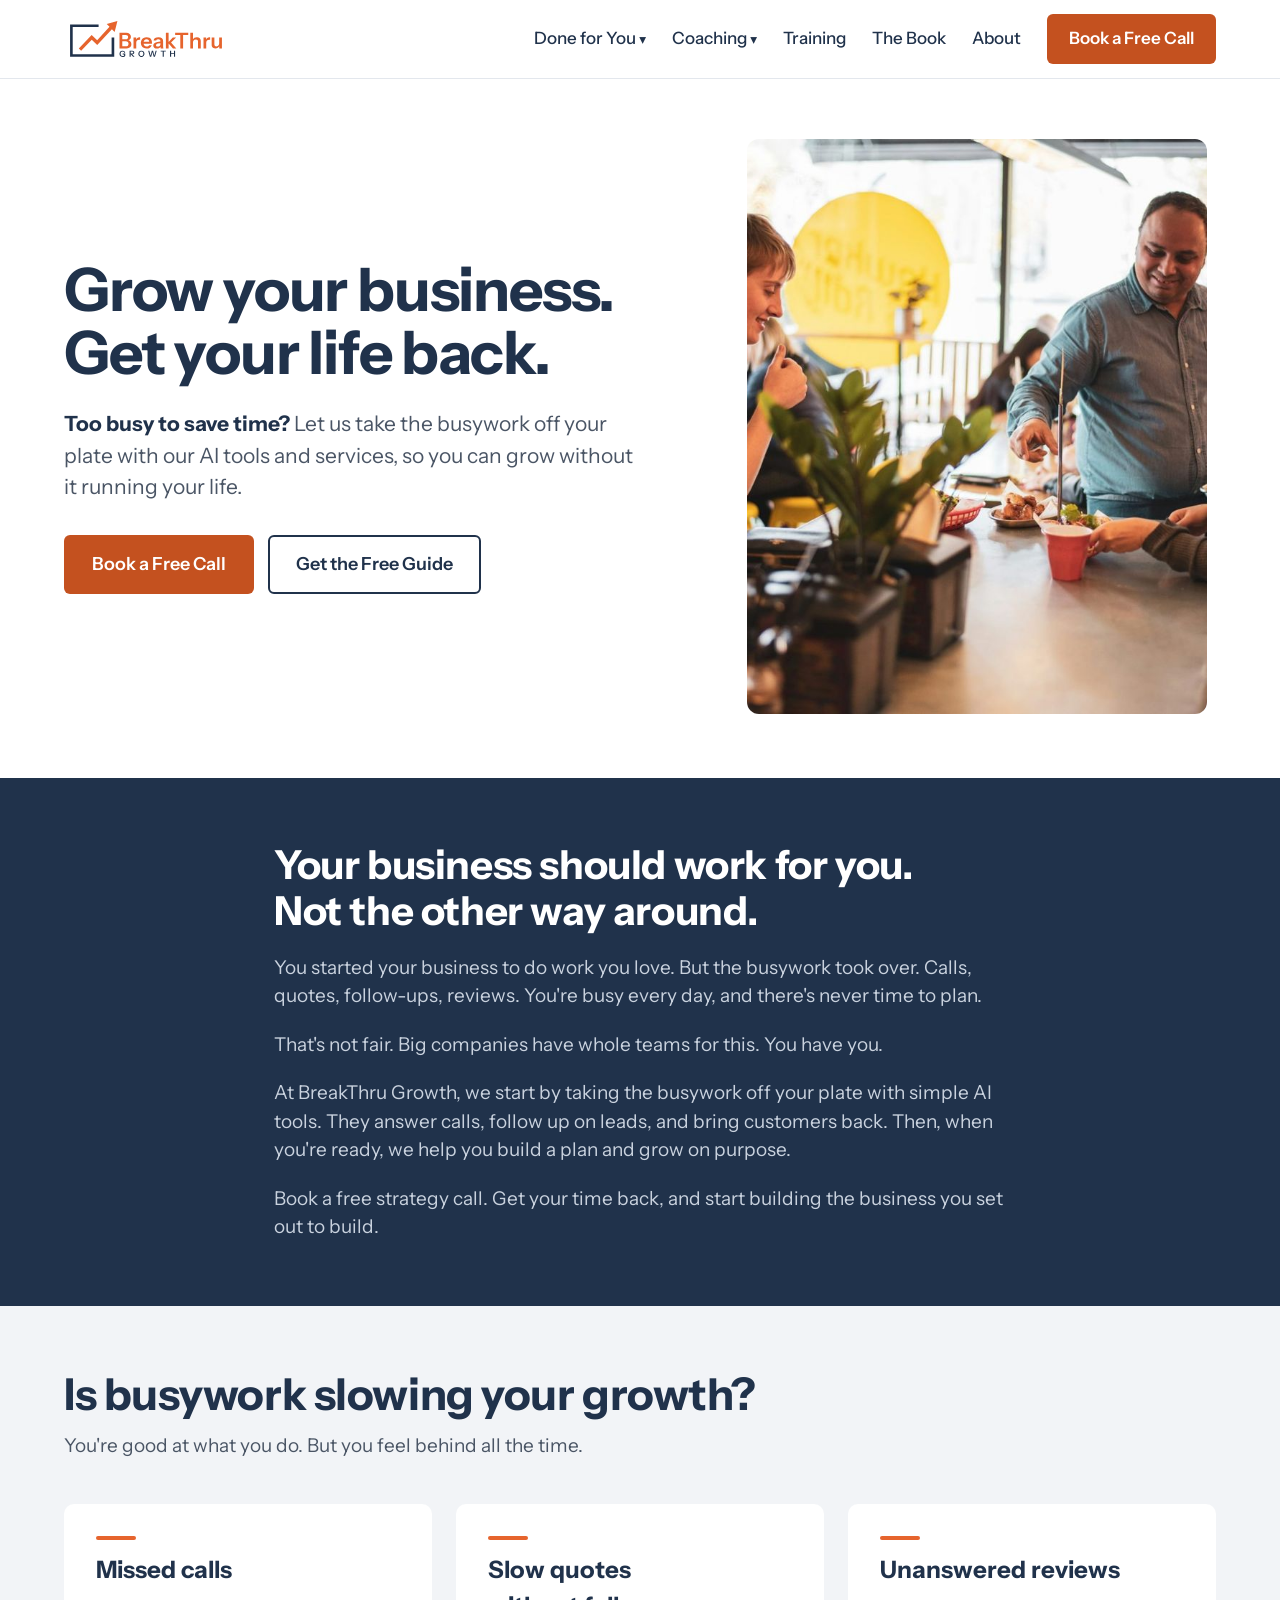
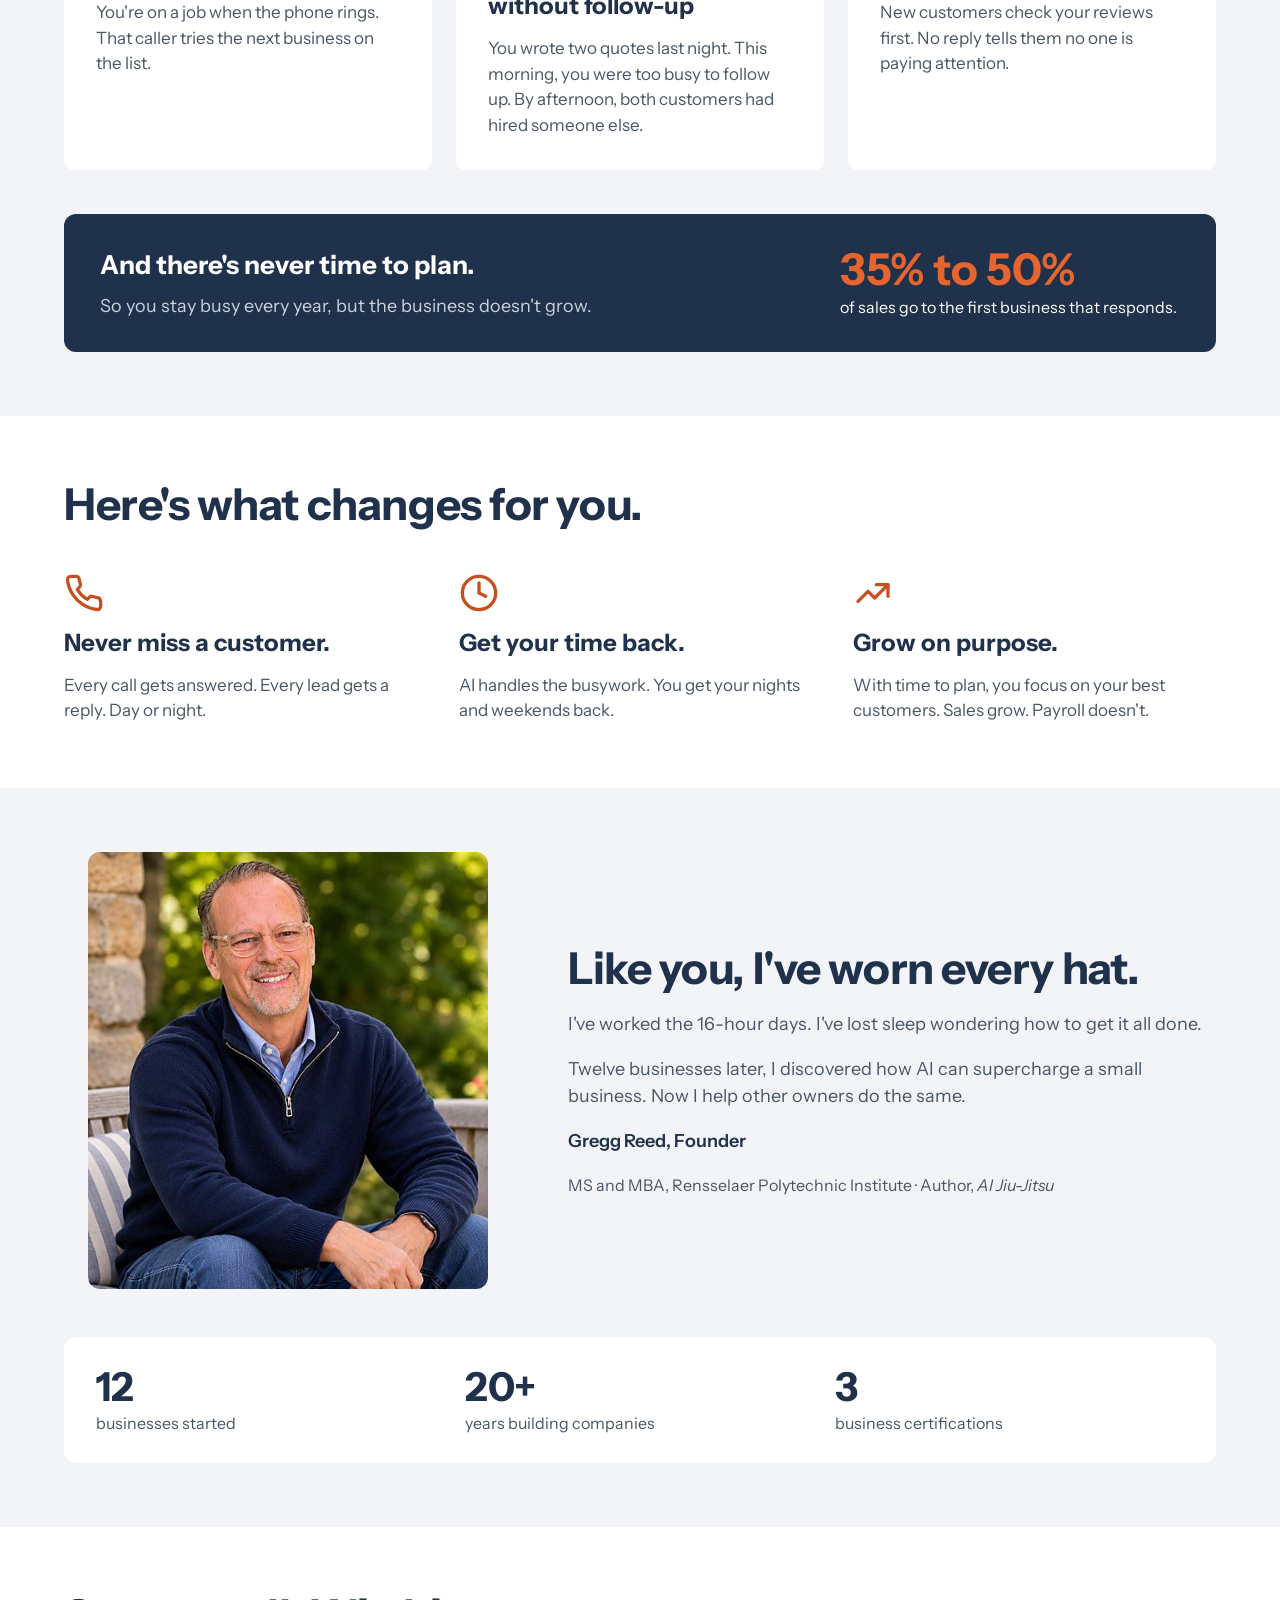
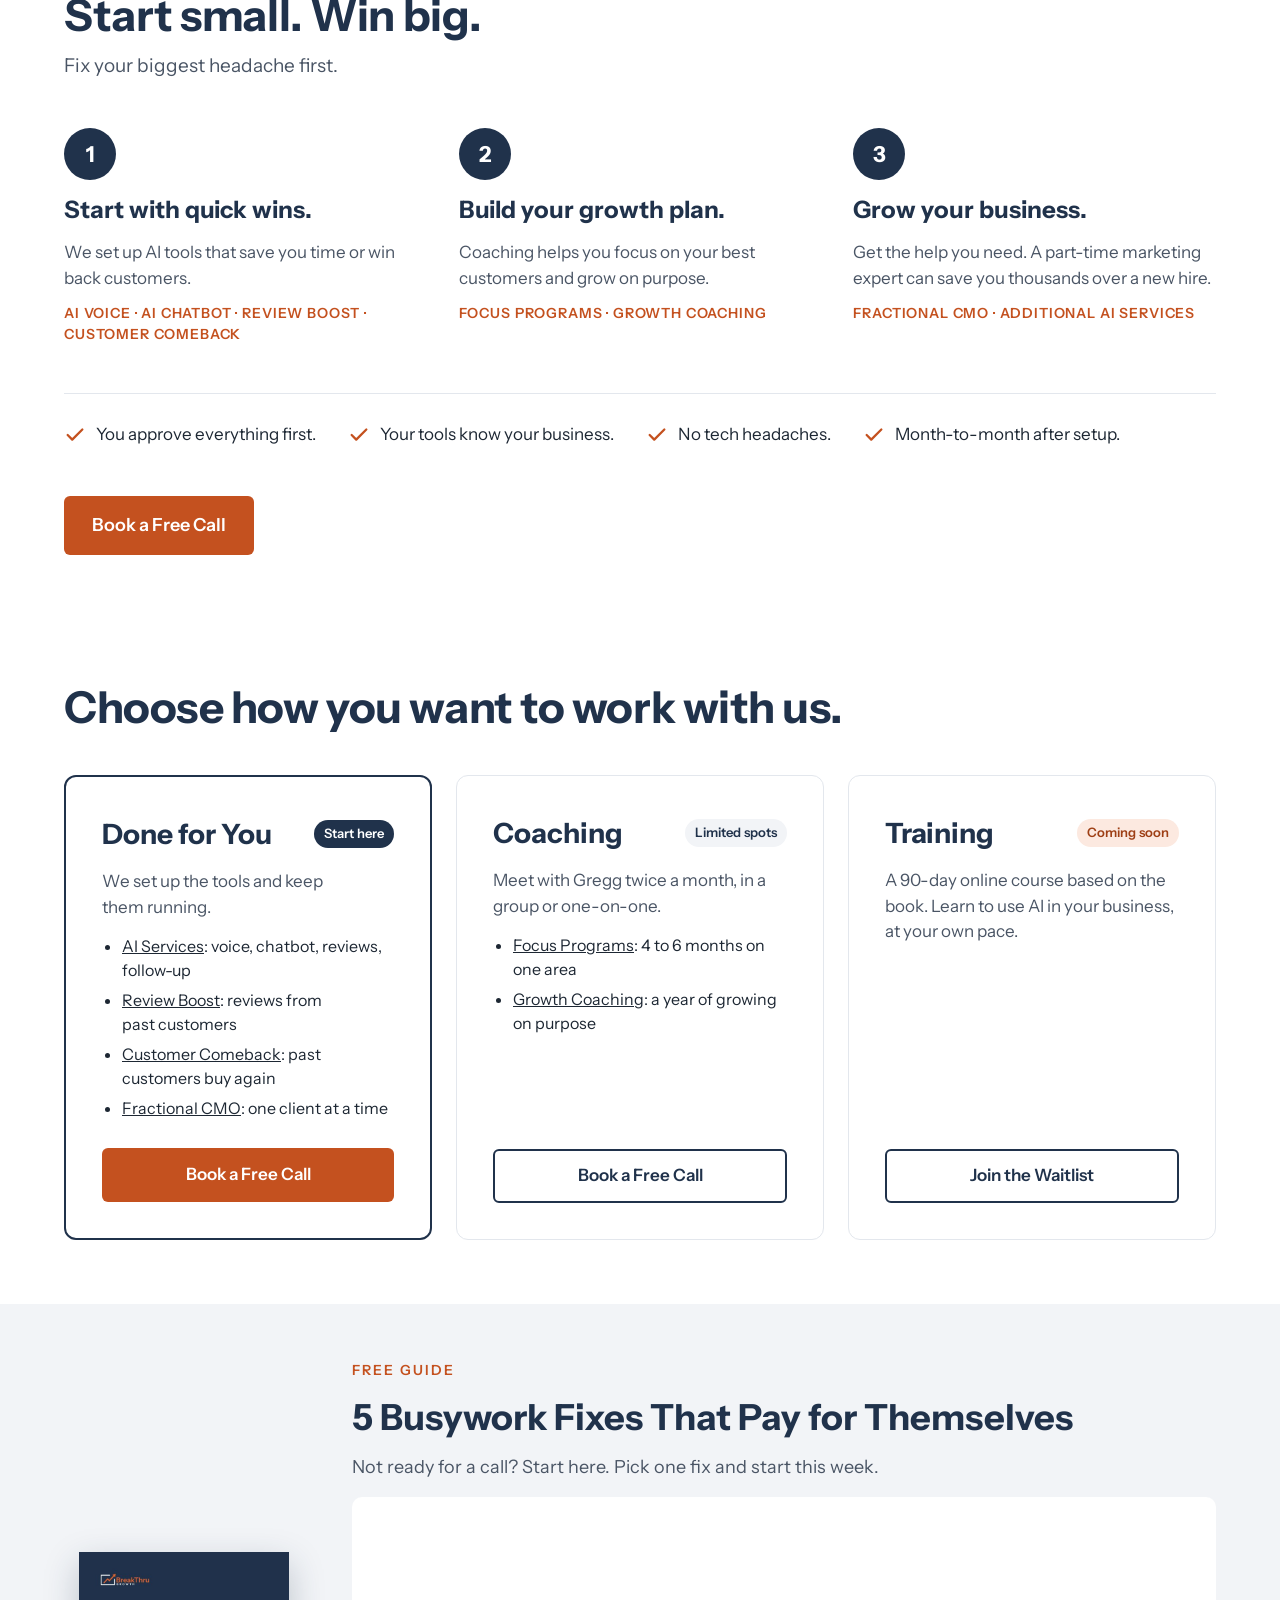
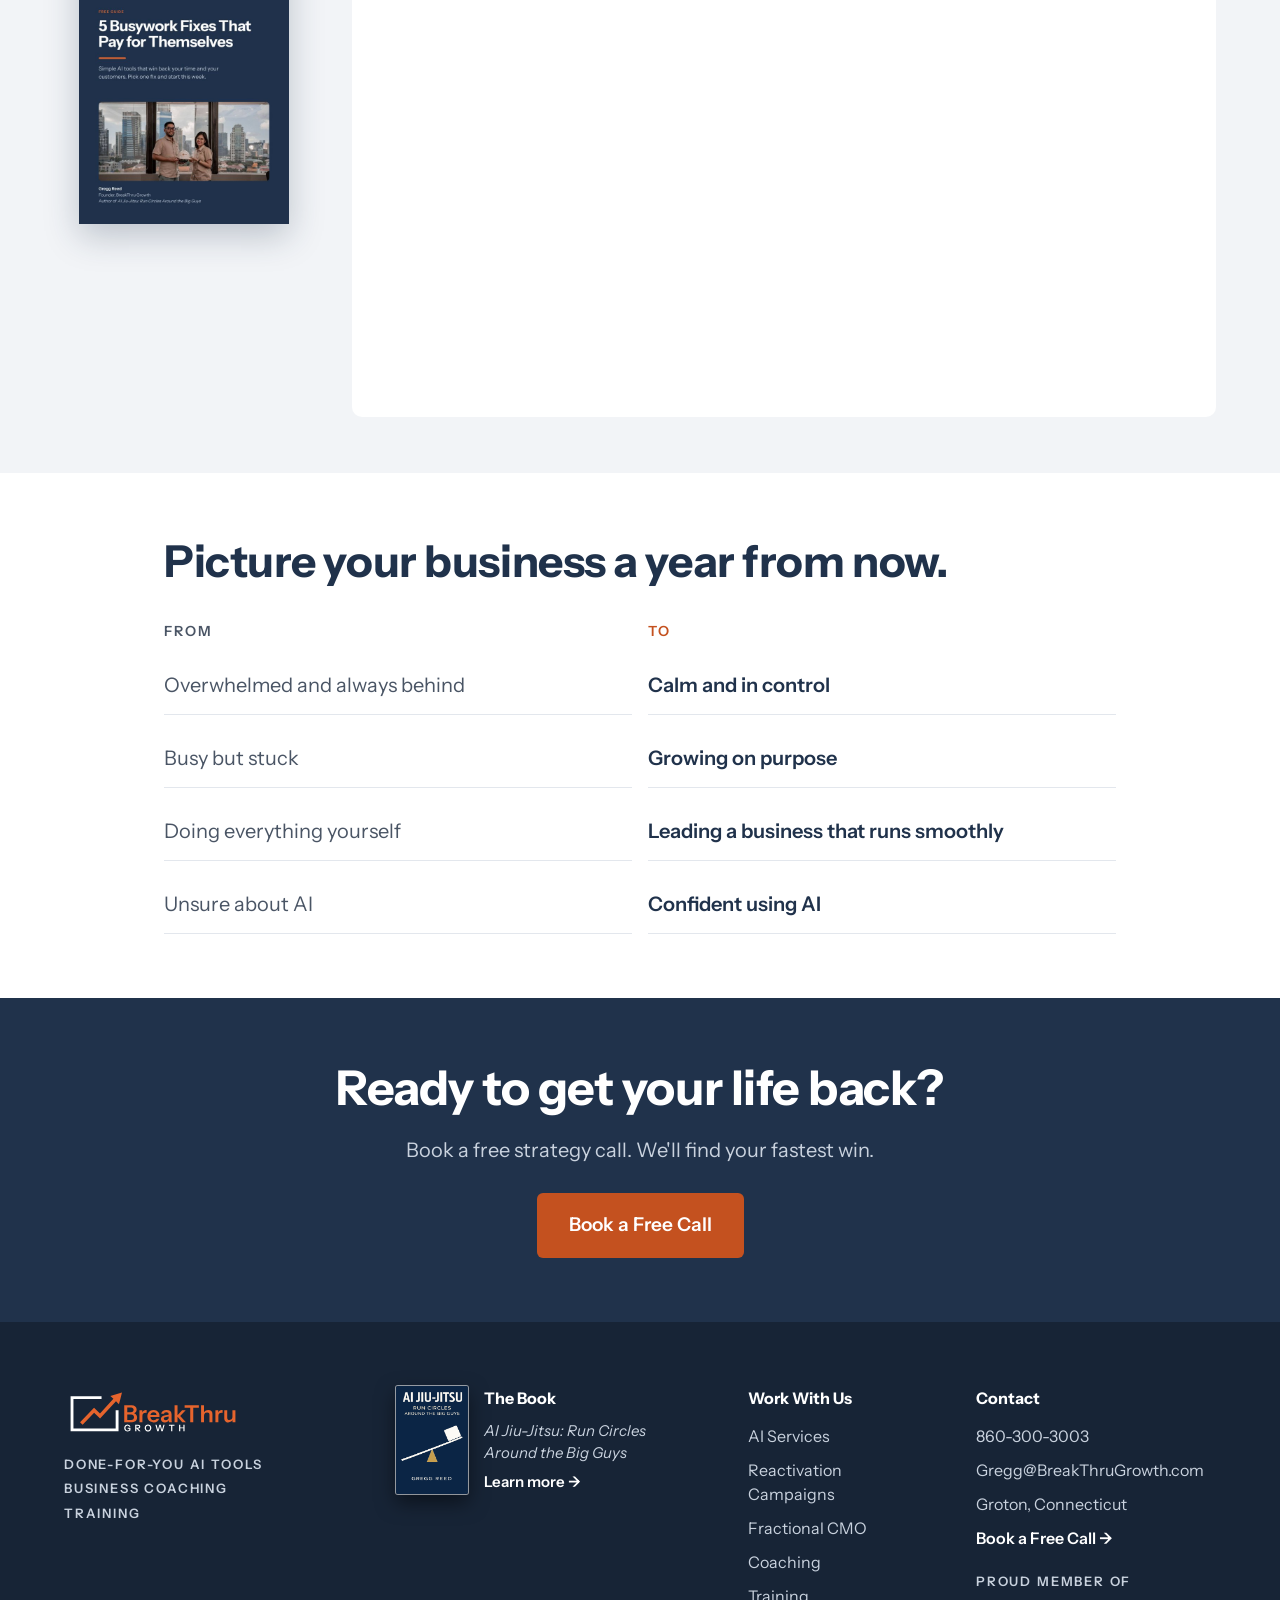
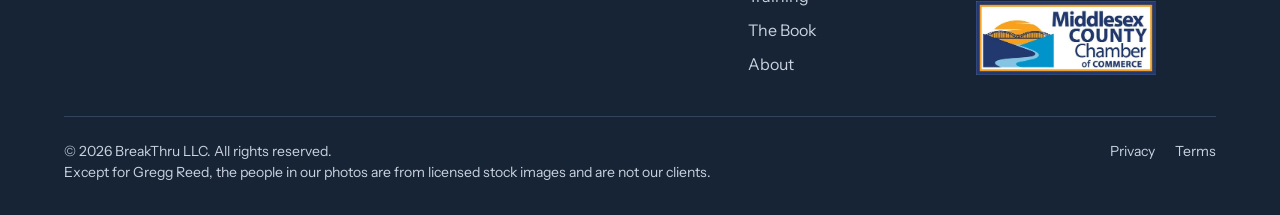
==== commit 7bff84af: "Footer: PROUD MEMBER OF label for Chamber badge Co-Authored-By: Claude Opus 5.5 <noreply@anthropic.c" ====
--- a/index.html
+++ b/index.html
@@ -333,7 +333,7 @@
 <a href="/start/" data-e="moc.htworGurhTkaerB@ggerG">Gregg at BreakThruGrowth dot com</a>
 <span>Groton, Connecticut</span>
 <a href="/start/" style="color: #FFFFFF; font-weight: 600">Book a Free Call →</a>
-<span style="margin-top: 12px; font-size: 13px; font-weight: 600; letter-spacing: 0.14em">MEMBER OF</span>
+<span style="margin-top: 12px; font-size: 13px; font-weight: 600; letter-spacing: 0.14em">PROUD MEMBER OF</span>
 <a href="https://business.middlesexchamber.com/list/member/breakthru-llc-24766" target="_blank" rel="noopener" style="display: block; width: 180px"><img src="/assets/img/middlesex-chamber.jpg" alt="Middlesex County Chamber of Commerce" width="180" height="74" loading="lazy" style="display: block; width: 180px; height: auto"></a>
 </div>
 </div>
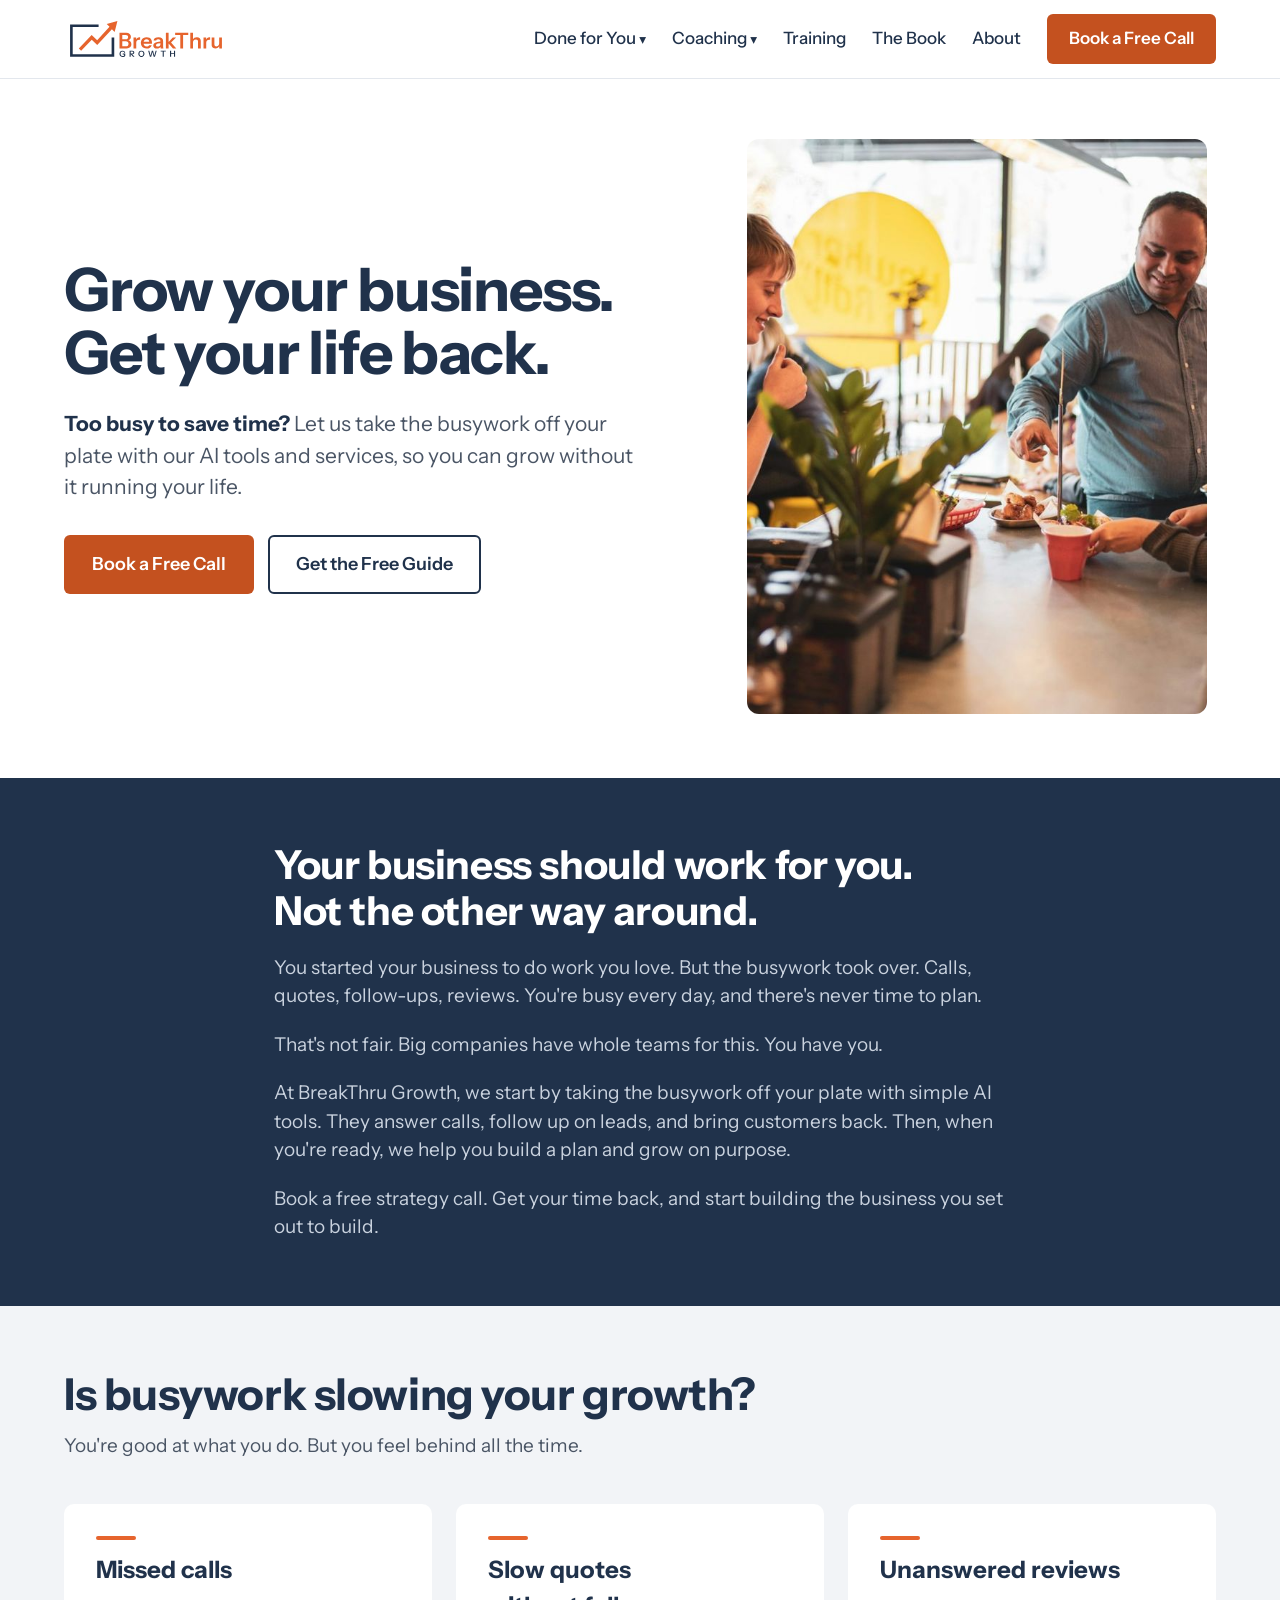
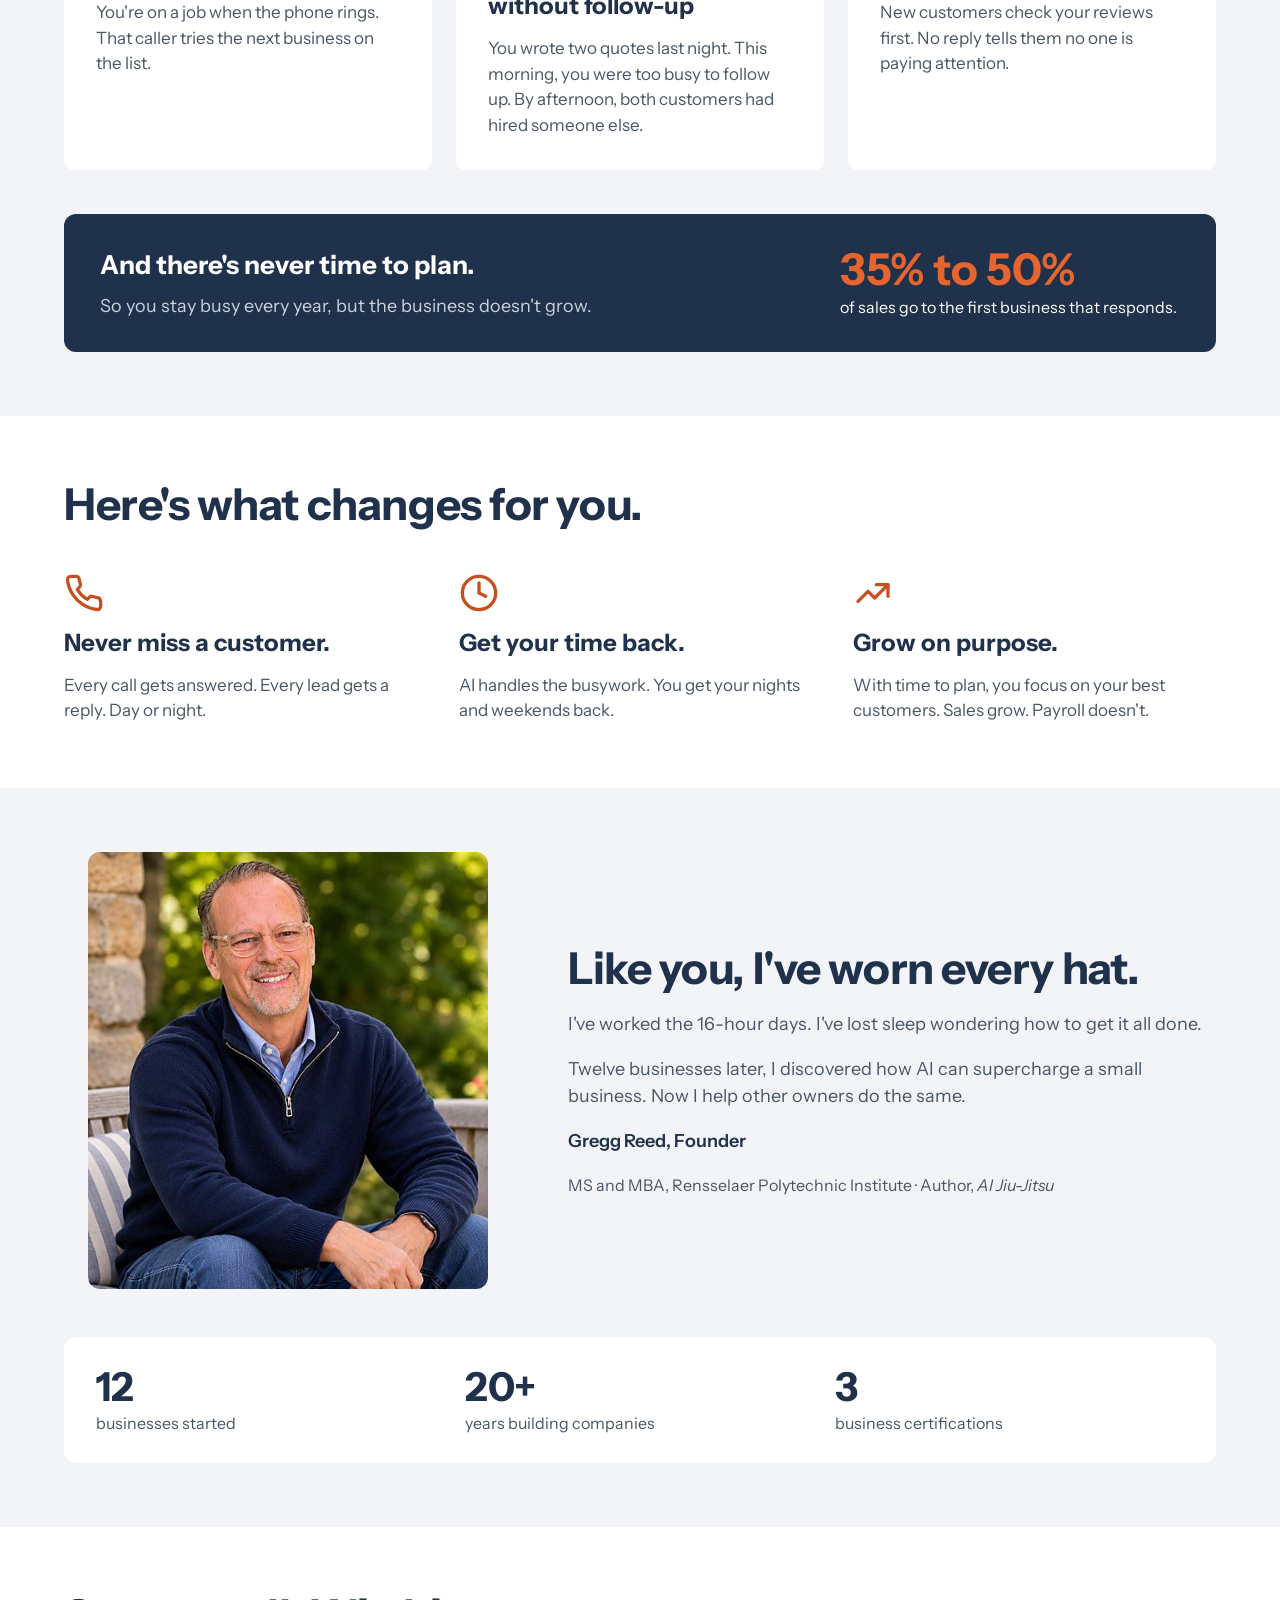
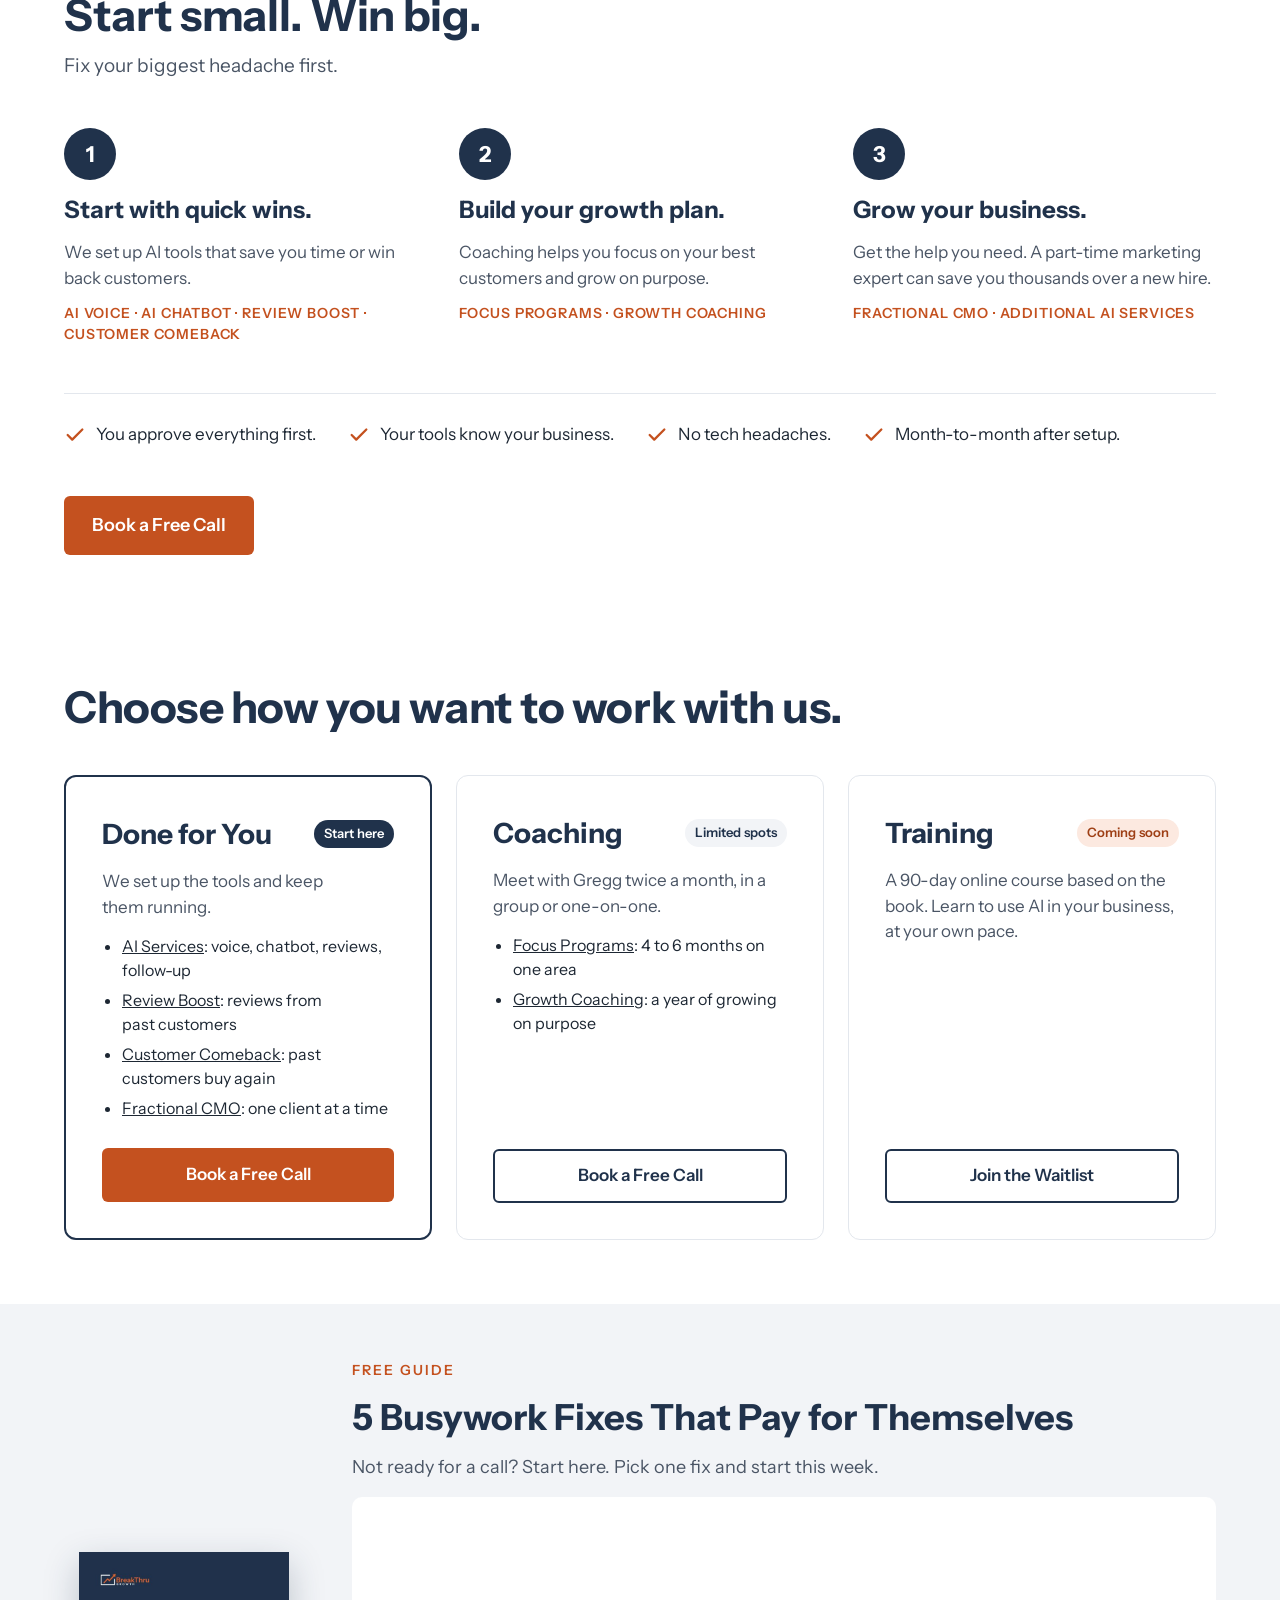
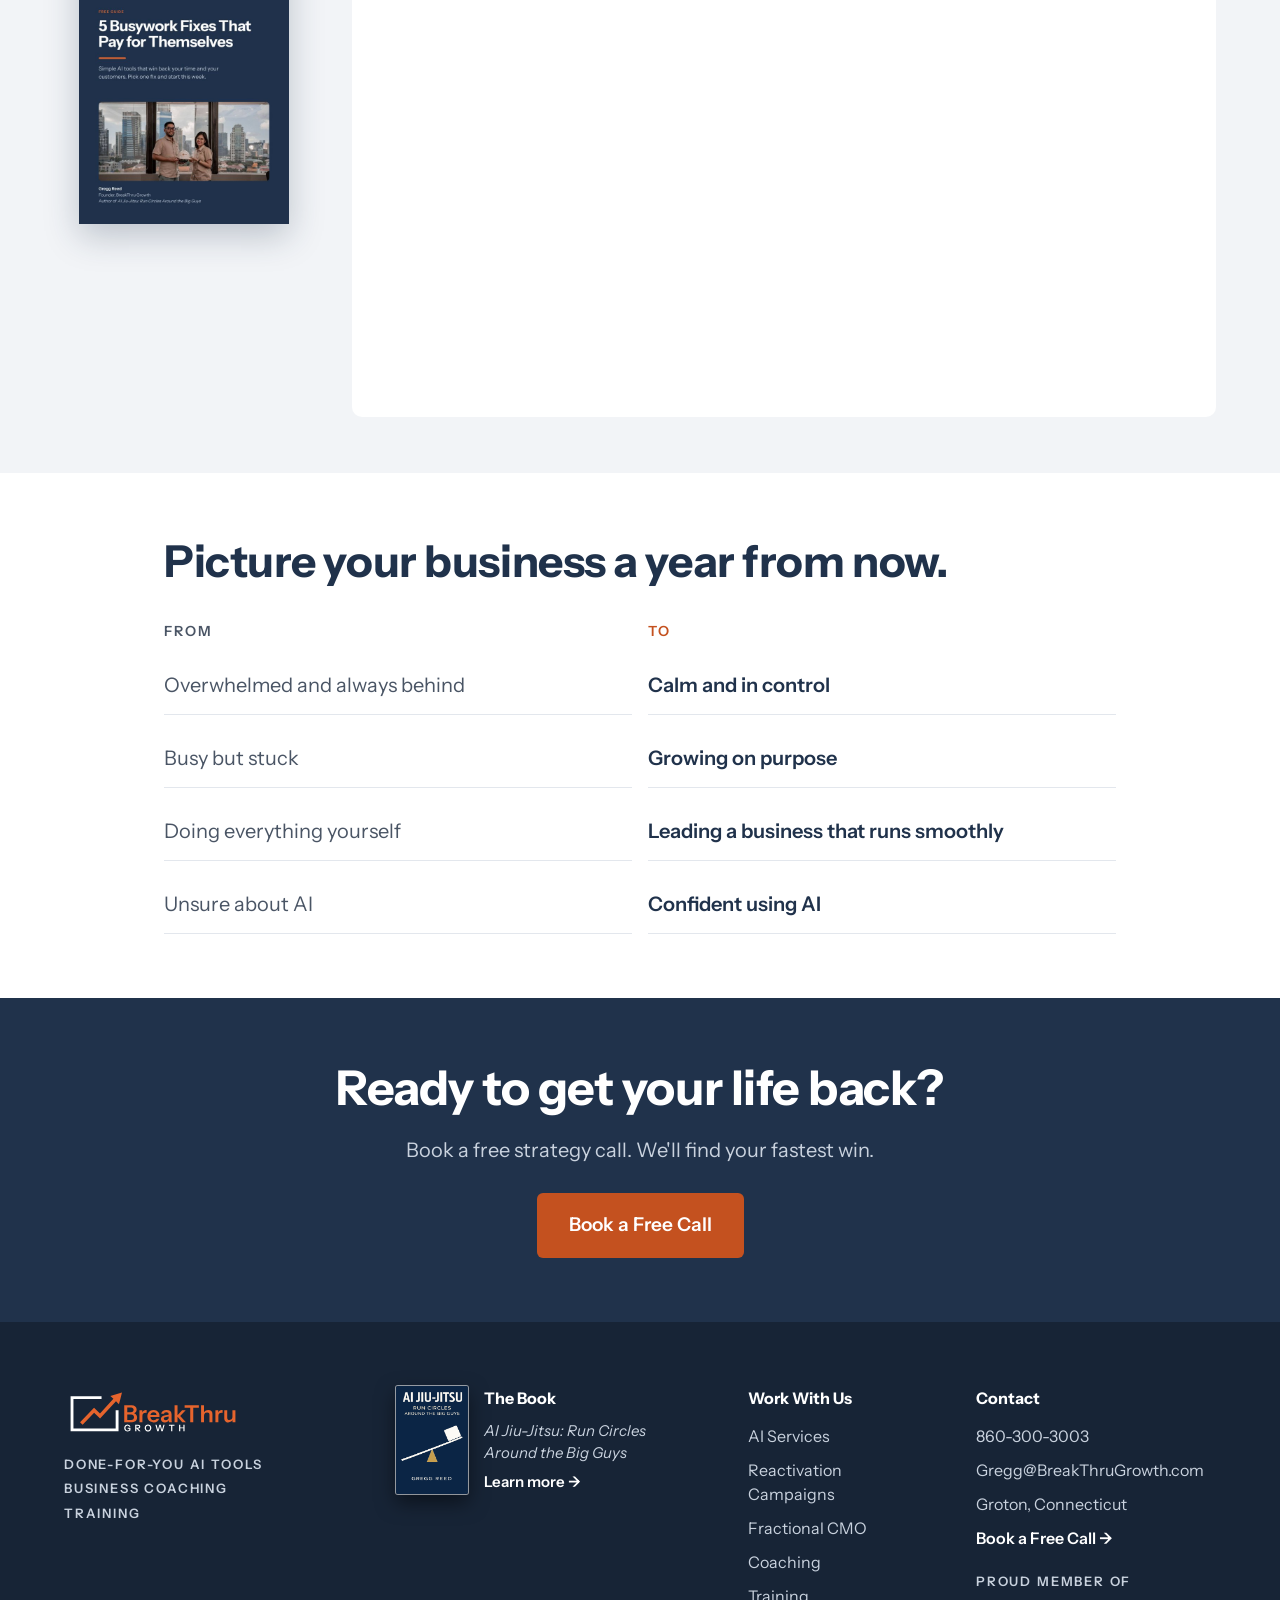
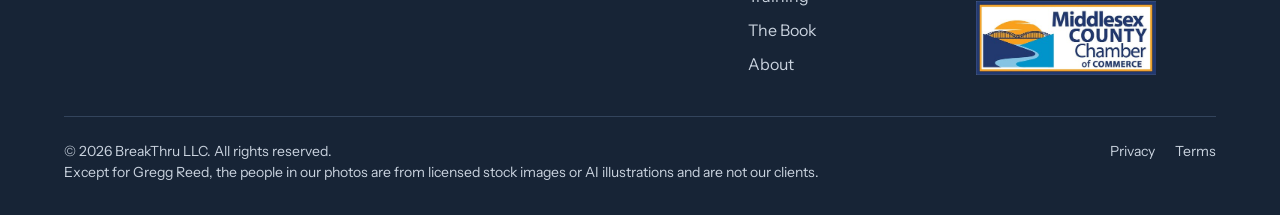
==== commit d6de303c: "About: speaking illustration with caption; footer covers AI illustrations Co-Authored-By: Claude Opu" ====
--- a/index.html
+++ b/index.html
@@ -13,11 +13,11 @@
 <meta property="og:url" content="https://breakthrugrowth.com/">
 <meta property="og:image" content="https://breakthrugrowth.com/assets/img/hero-cafe-owner.jpg">
 <meta name="twitter:card" content="summary_large_image">
-<link rel="icon" href="/favicon.svg?v=2" type="image/svg+xml">
-<link rel="icon" href="/favicon-32x32.png?v=2" sizes="32x32" type="image/png">
-<link rel="icon" href="/favicon.ico?v=2" sizes="any">
-<link rel="apple-touch-icon" href="/apple-touch-icon.png?v=2">
-<link rel="manifest" href="/site.webmanifest?v=2">
+<link rel="icon" href="/favicon.svg?v=3" type="image/svg+xml">
+<link rel="icon" href="/favicon-32x32.png?v=3" sizes="32x32" type="image/png">
+<link rel="icon" href="/favicon.ico?v=3" sizes="any">
+<link rel="apple-touch-icon" href="/apple-touch-icon.png?v=3">
+<link rel="manifest" href="/site.webmanifest?v=3">
 <meta name="theme-color" content="#20324B">
 <link rel="preconnect" href="https://fonts.googleapis.com">
 <link rel="preconnect" href="https://fonts.gstatic.com" crossorigin>
@@ -338,7 +338,7 @@
 </div>
 </div>
 <div class="legal">
-<span>© 2026 BreakThru LLC. All rights reserved.<br>Except for Gregg Reed, the people in our photos are from licensed stock images and are not our clients.</span>
+<span>© 2026 BreakThru LLC. All rights reserved.<br>Except for Gregg Reed, the people in our photos are from licensed stock images or AI illustrations and are not our clients.</span>
 <div style="display: flex; flex-wrap: wrap; gap: 20px">
 <a href="/privacy/">Privacy</a>
 <a href="/terms/">Terms</a>
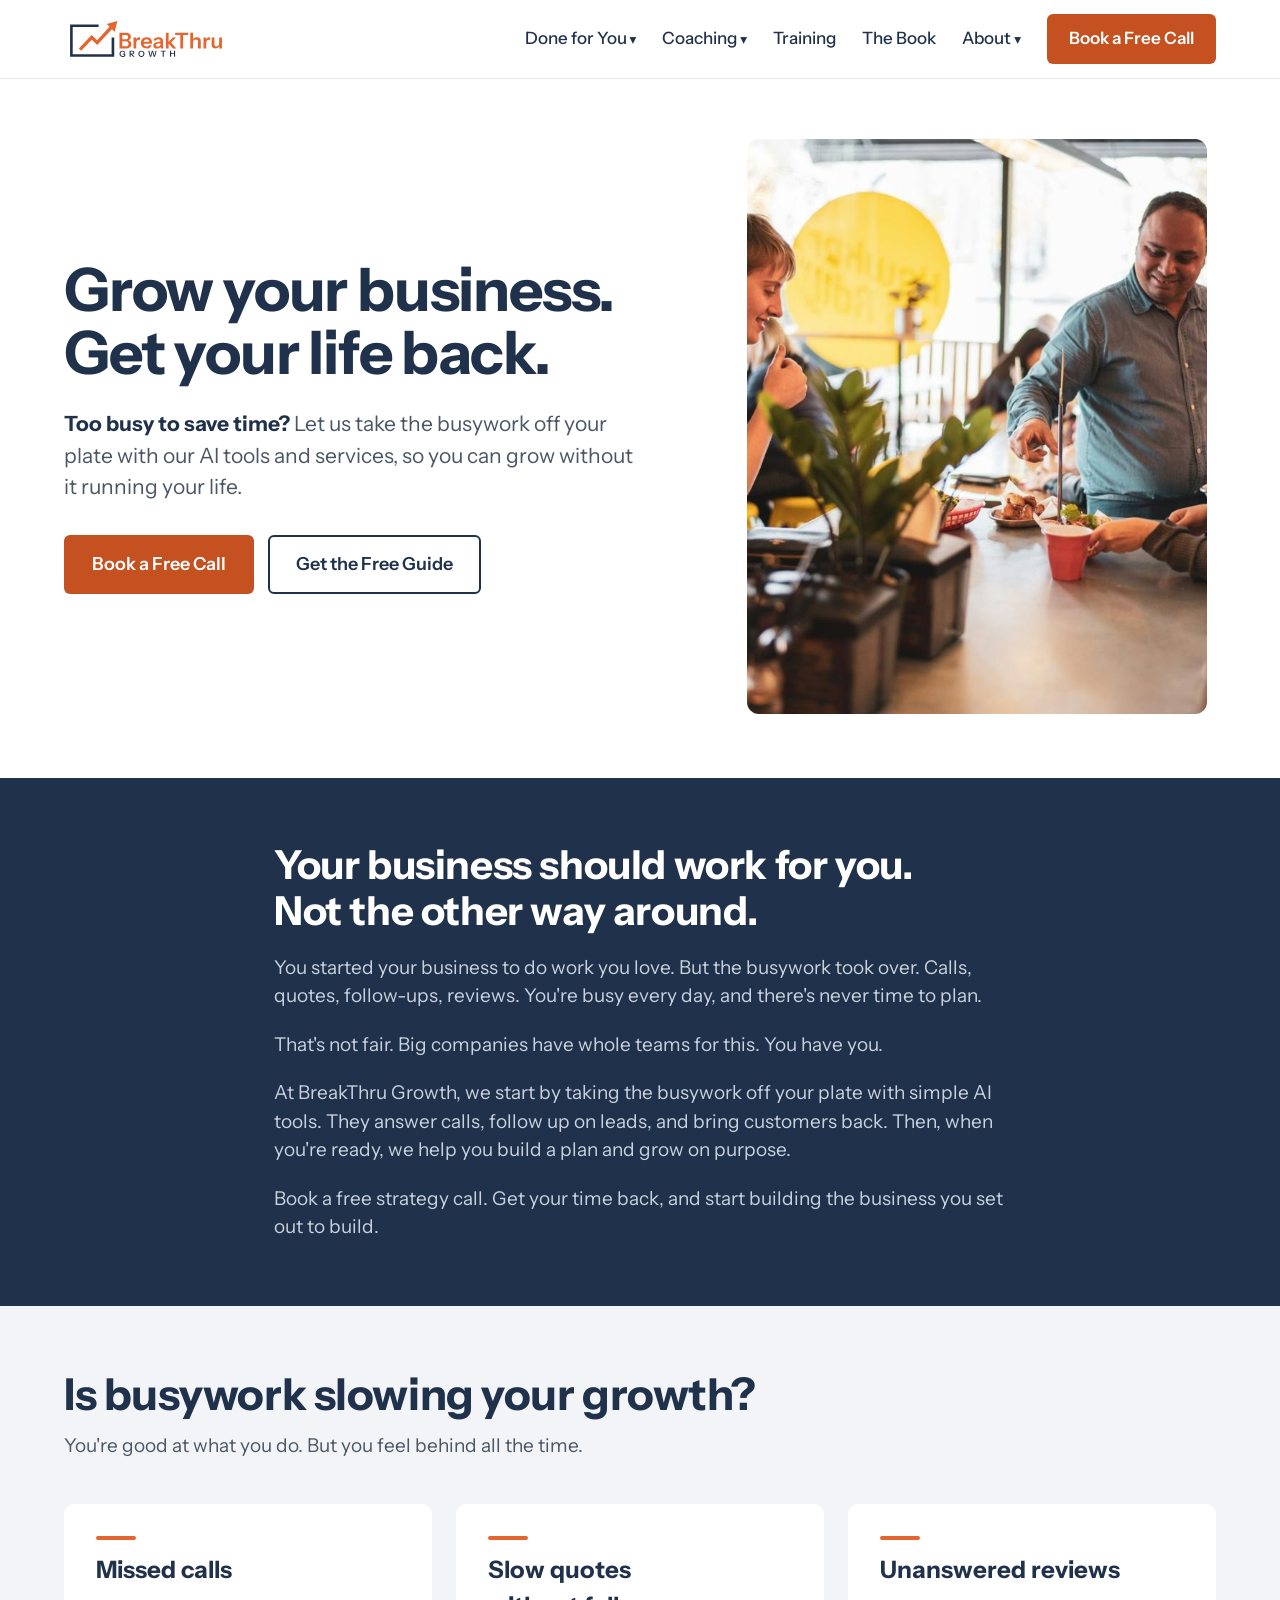
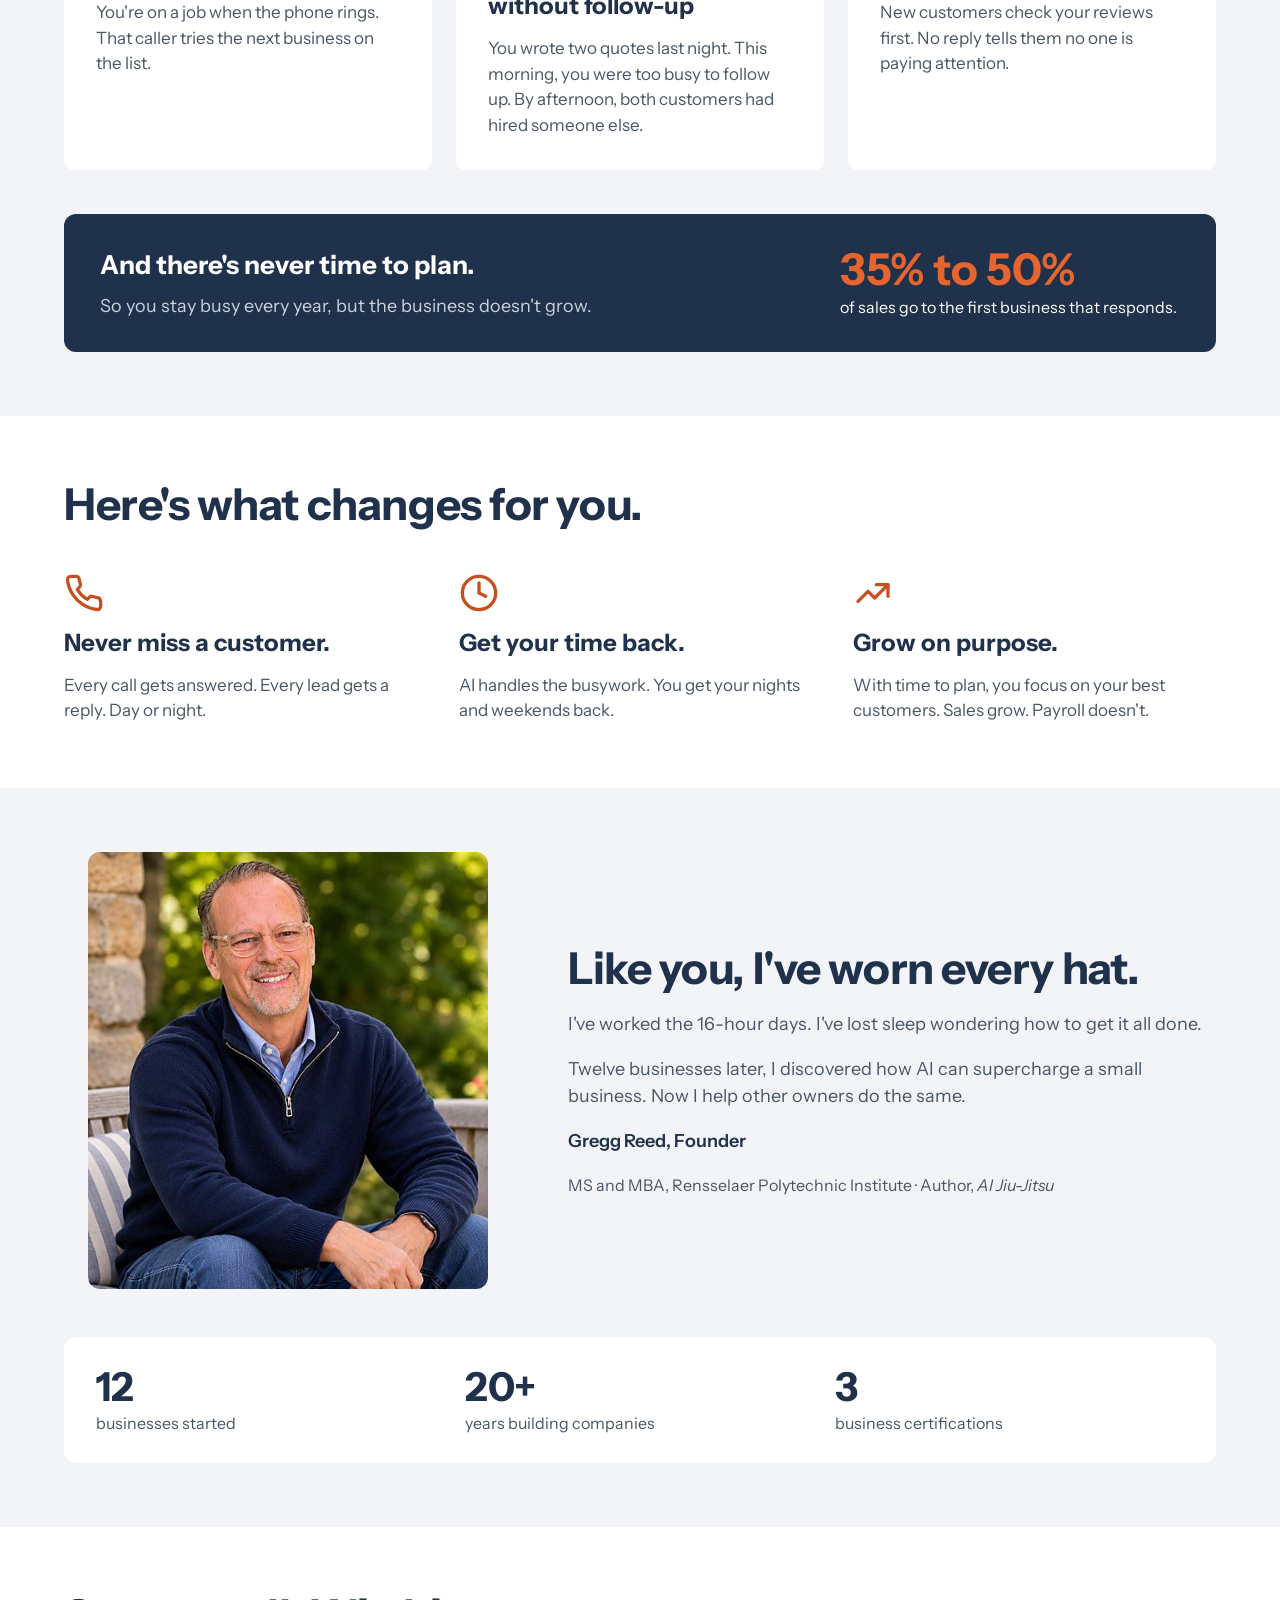
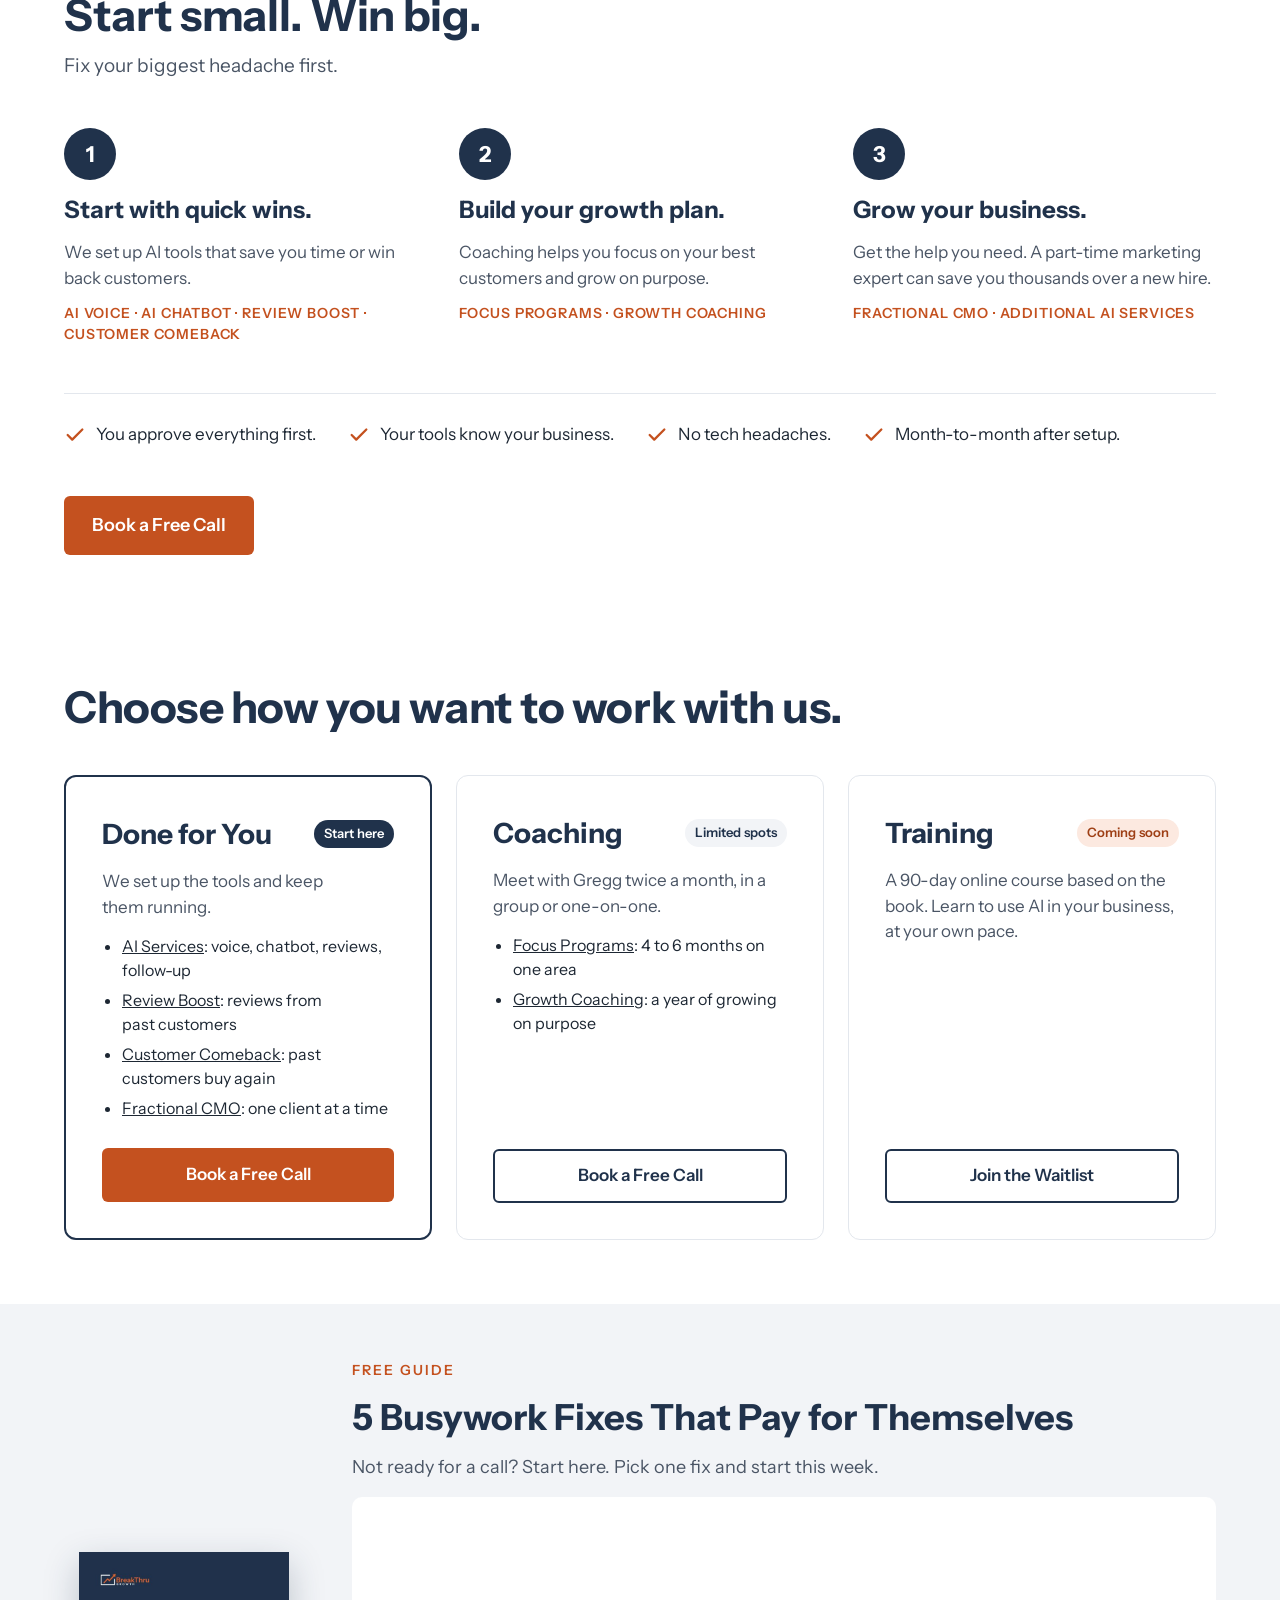
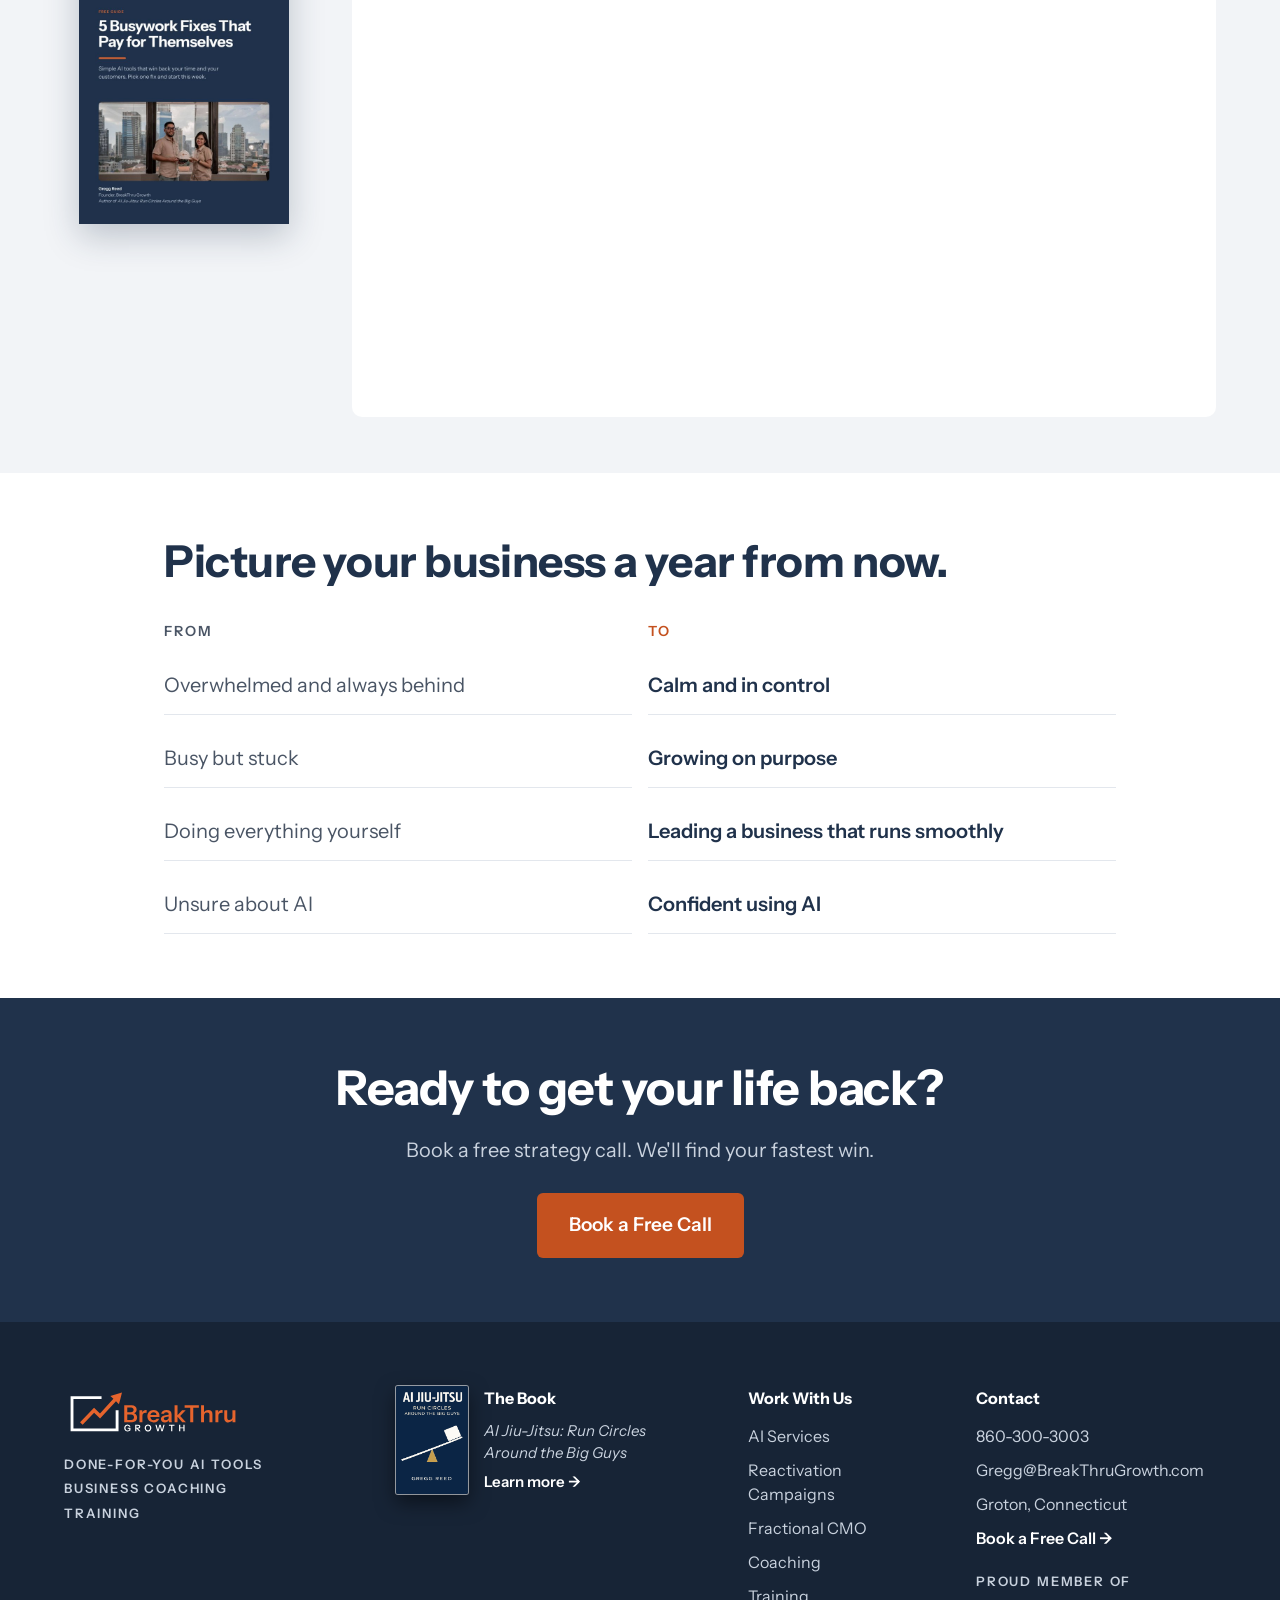
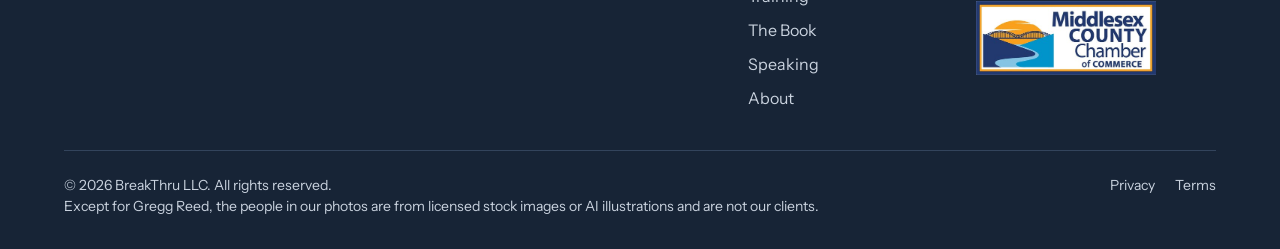
==== commit e0ab8aaa: "New Speaking page; About teaser; About menu dropdown; footer and sitemap links Co-Authored-By: Claud" ====
--- a/index.html
+++ b/index.html
@@ -49,7 +49,8 @@
 <div class="dd-menu"><a href="/coaching/#focus">Focus Programs</a><a href="/coaching/#growth">Growth Coaching</a></div></div>
 <a href="/training/">Training</a>
 <a href="/book/">The Book</a>
-<a href="/about/">About</a>
+<div class="dd"><a href="/about/">About</a>
+<div class="dd-menu"><a href="/about/">About Gregg</a><a href="/speaking/">Speaking</a></div></div>
 <a class="btn" href="/start/">Book a Free Call</a>
 </nav>
 </div>
@@ -325,6 +326,7 @@
 <a href="/coaching/">Coaching</a>
 <a href="/training/">Training</a>
 <a href="/book/">The Book</a>
+<a href="/speaking/">Speaking</a>
 <a href="/about/">About</a>
 </div>
 <div class="col" style="flex: 0 1 240px">
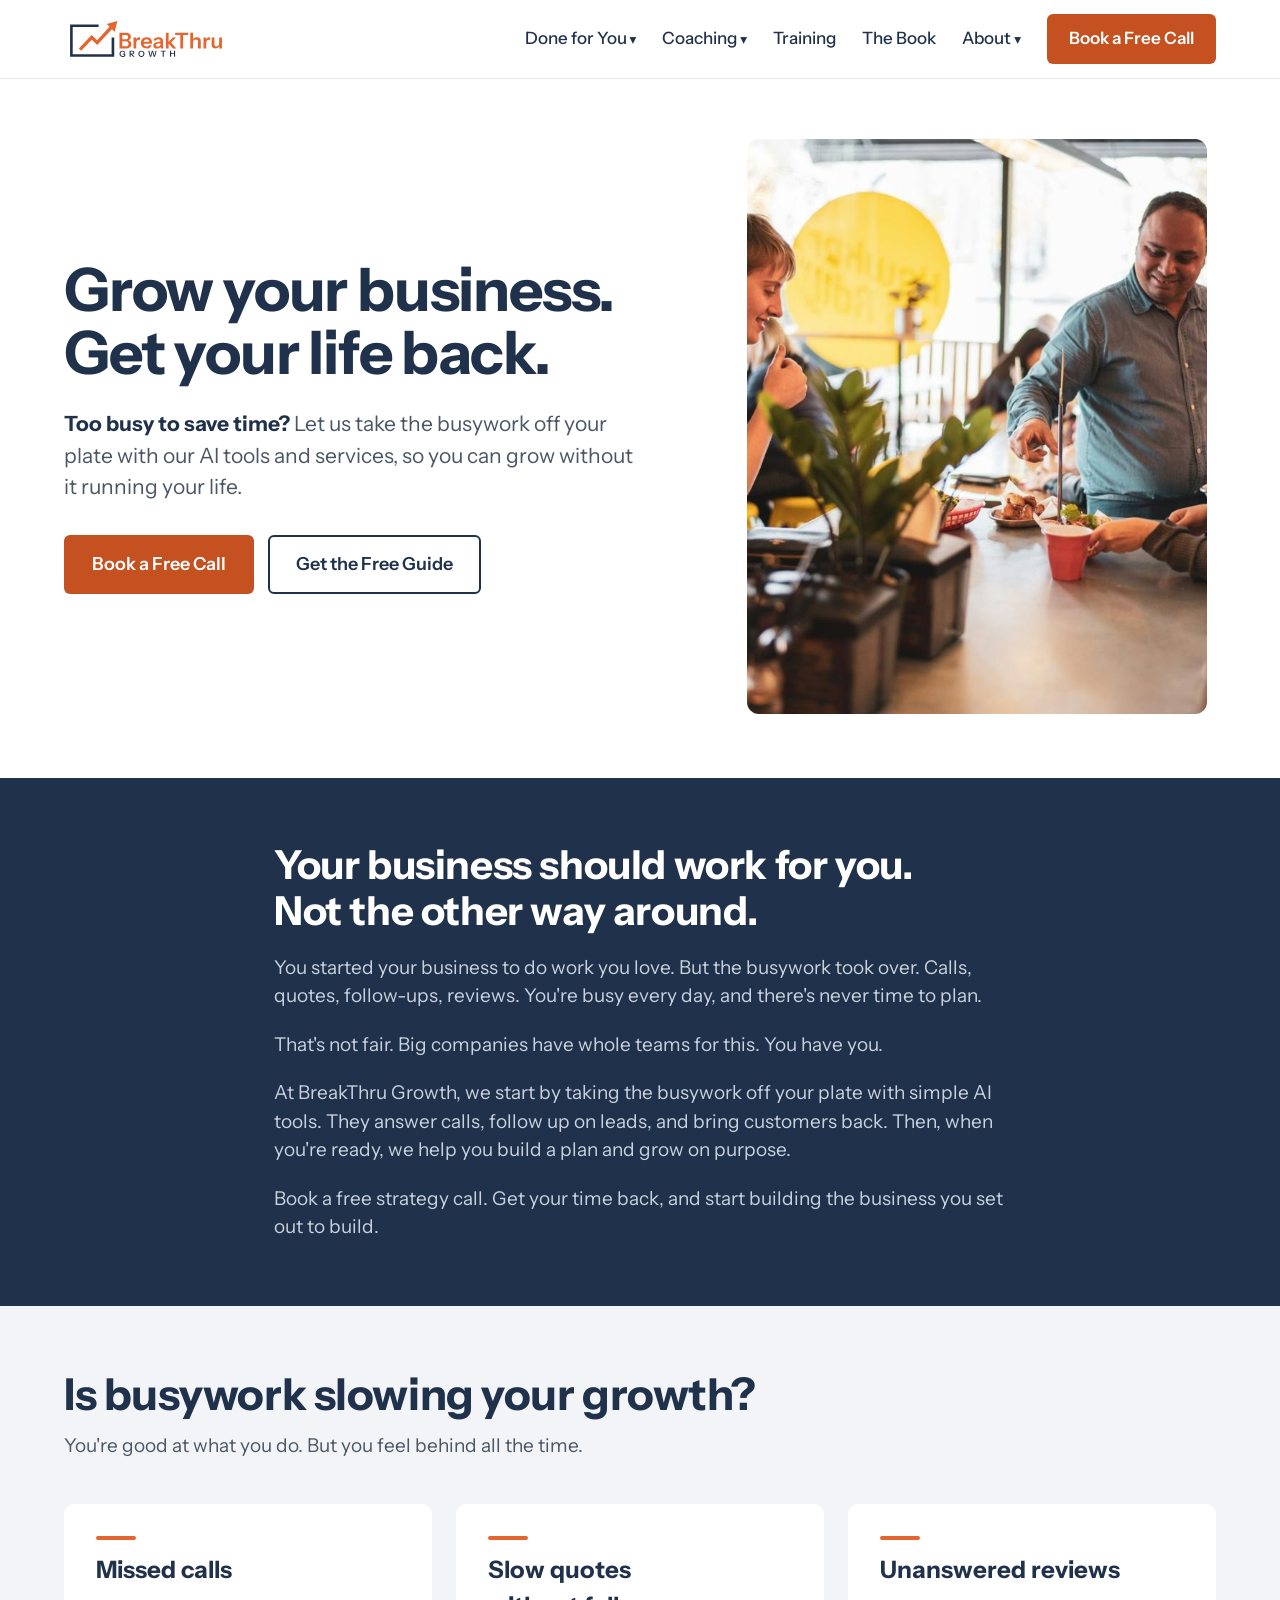
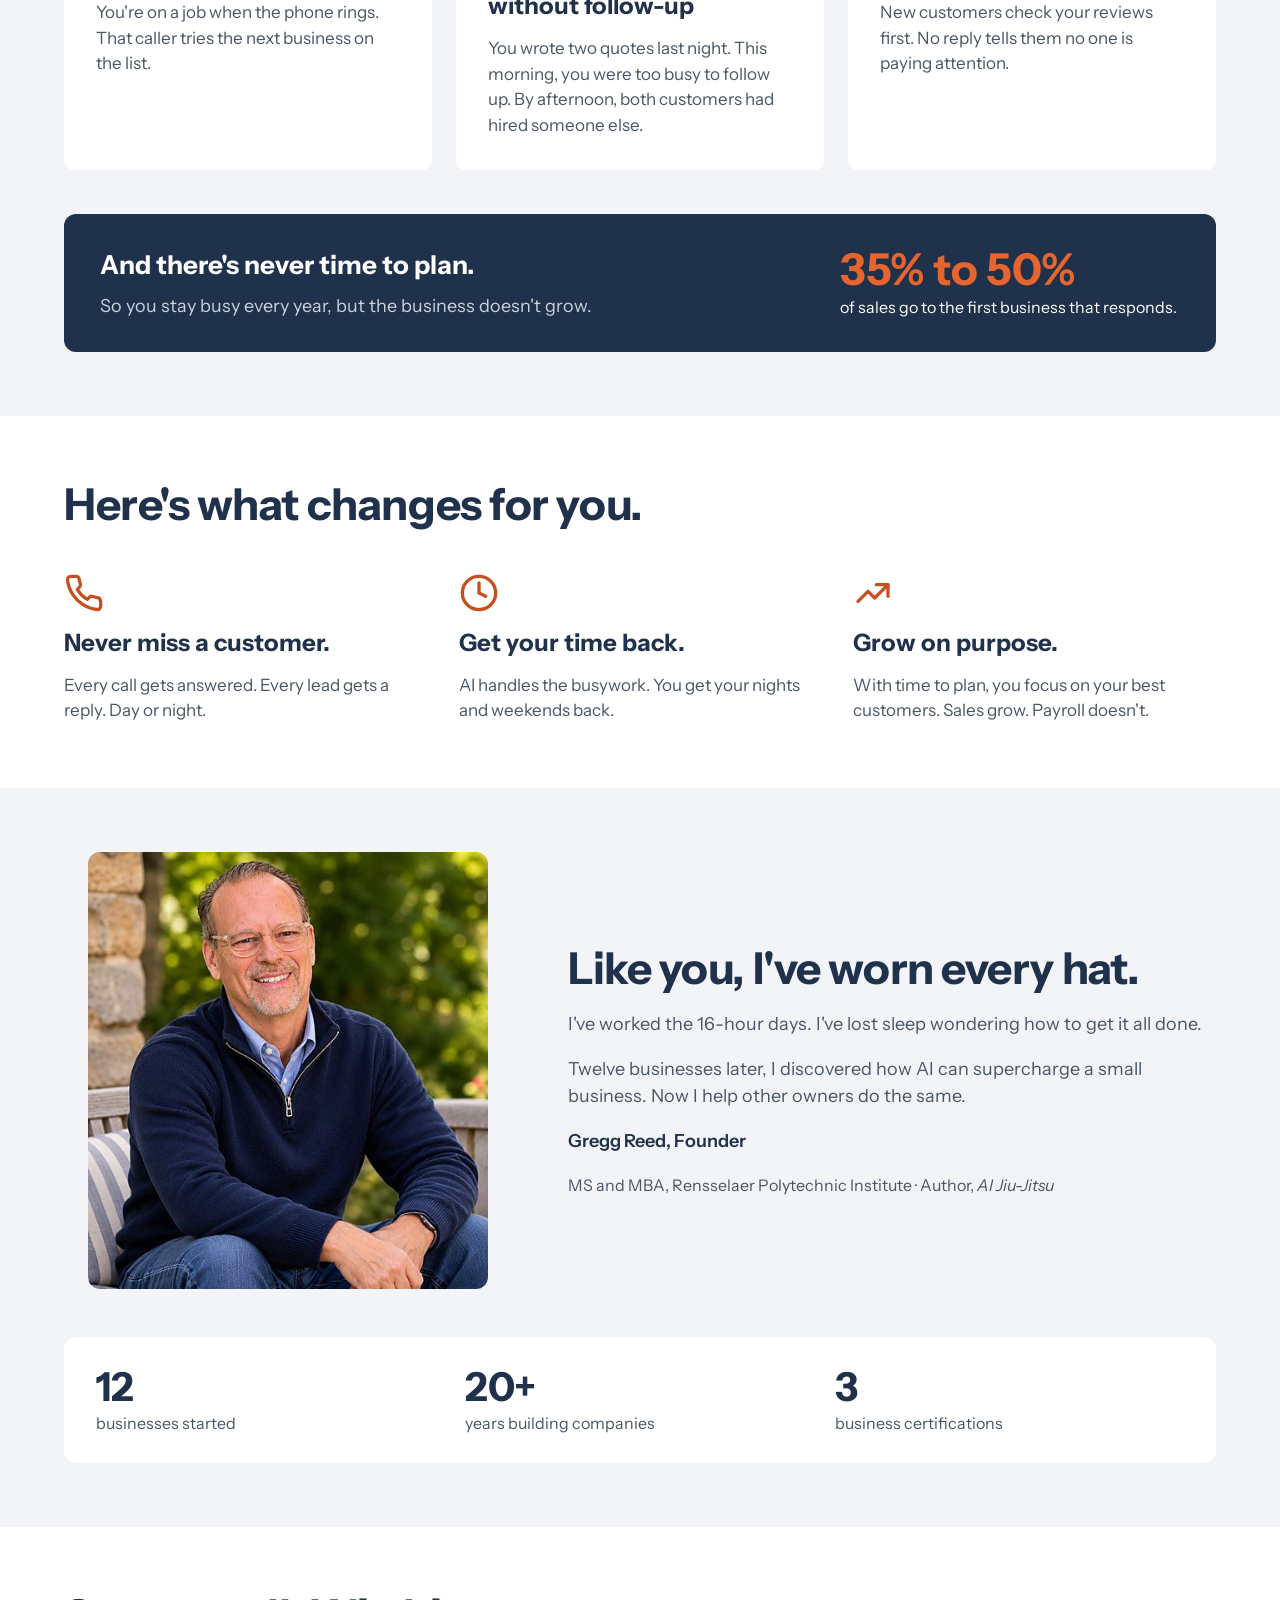
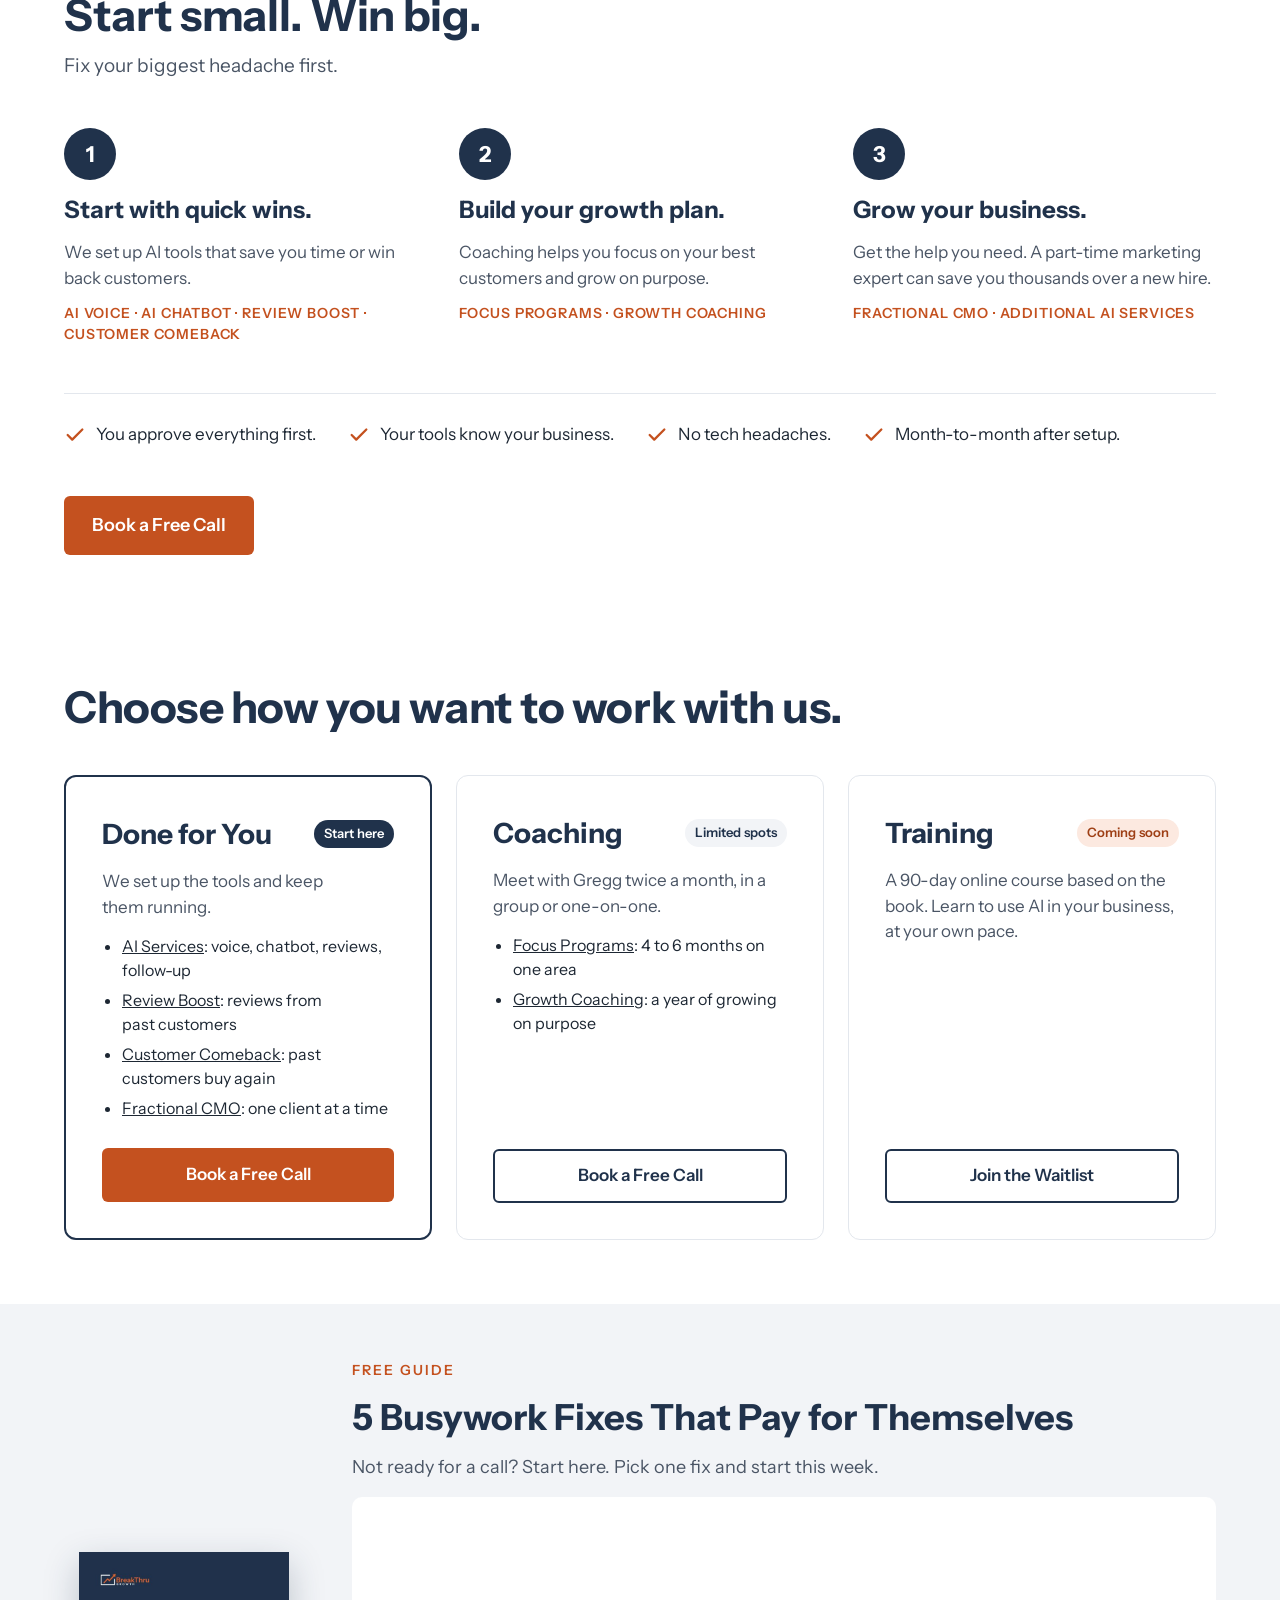
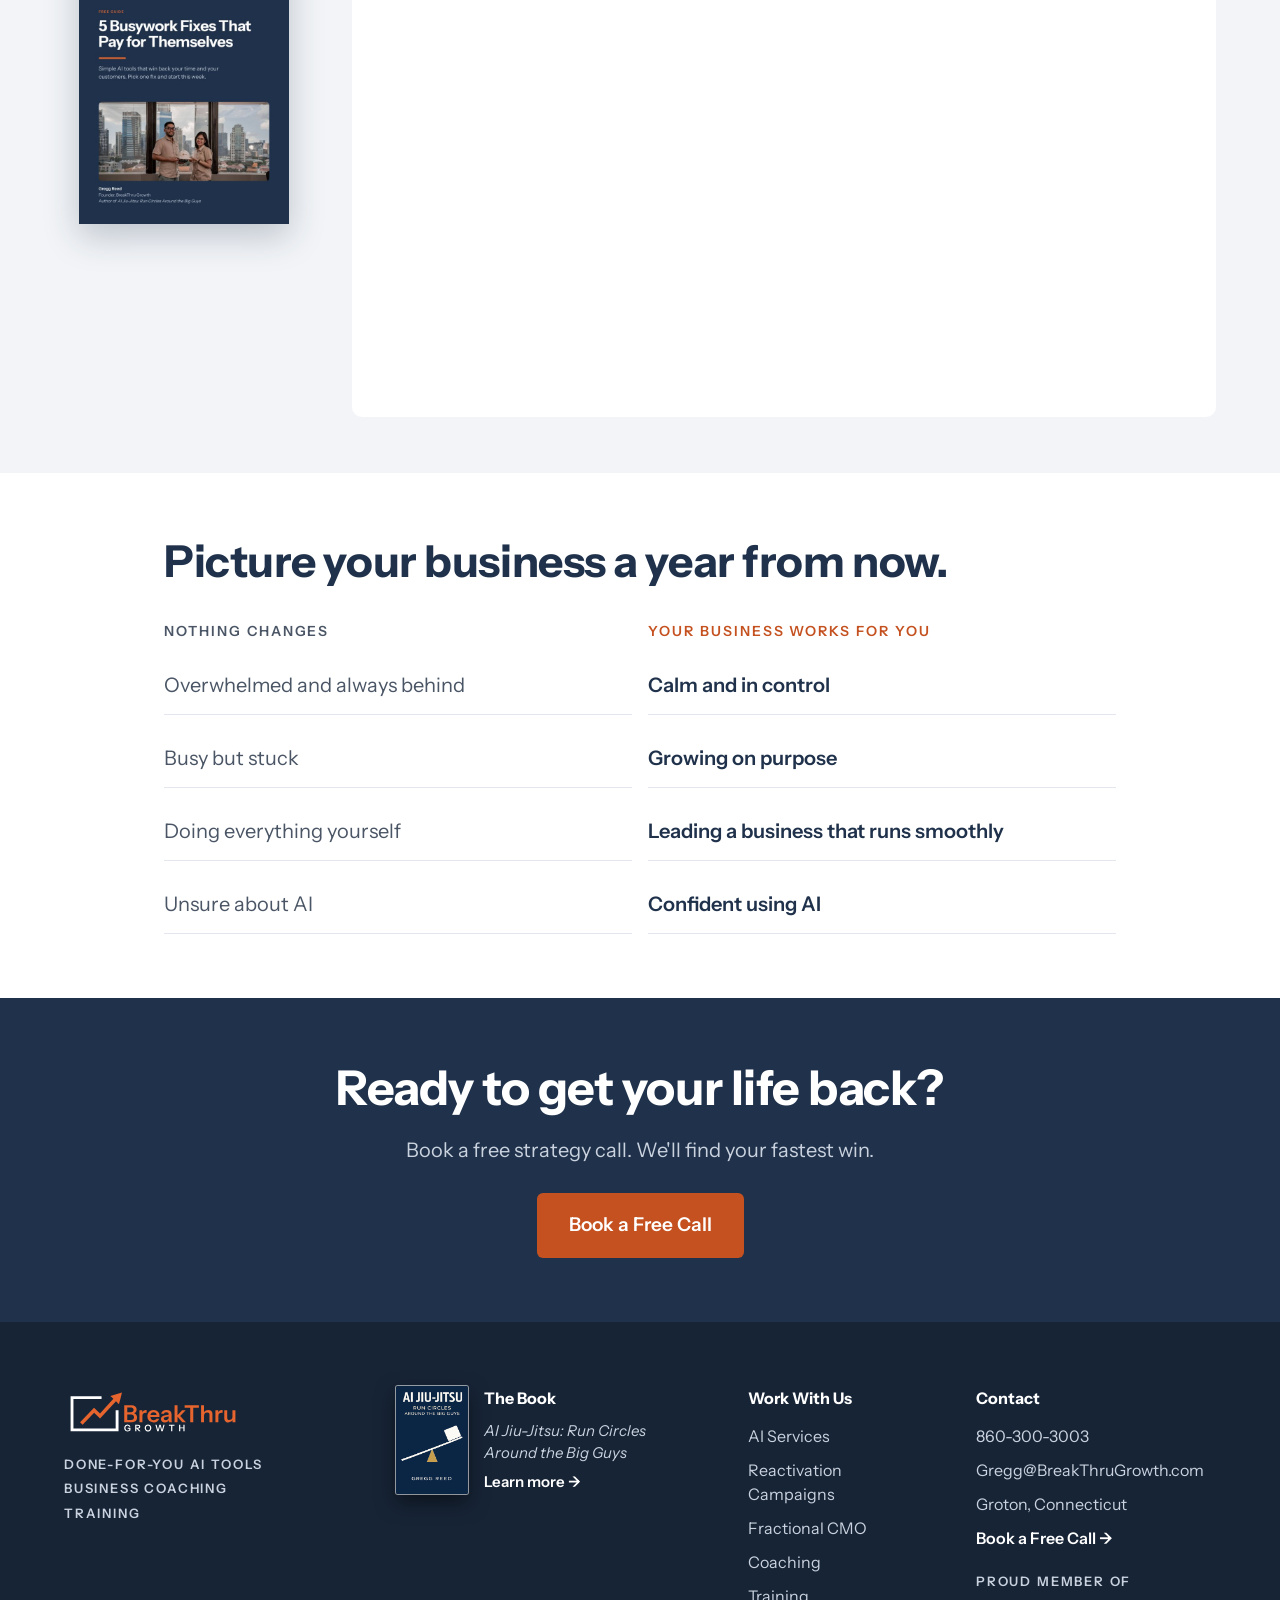
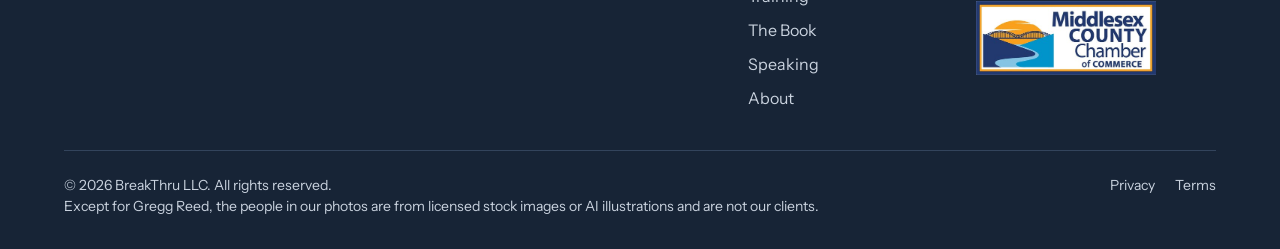
==== commit b87839c5: "Homepage: year-from-now labels, Nothing changes / Your business works for you Co-Authored-By: Claude" ====
--- a/index.html
+++ b/index.html
@@ -275,14 +275,14 @@
 <h2 style="margin: 0; font-size: 44px; line-height: 1.1; color: #20324B; letter-spacing: -0.01em">Picture your business a year from now.</h2>
 <div style="display: grid; grid-template-columns: repeat(auto-fit, minmax(300px, 1fr)); gap: 16px">
 <div style="display: flex; flex-direction: column; gap: 14px">
-<p style="margin: 0; font-size: 14px; font-weight: 600; letter-spacing: 0.14em; color: #4A5565">FROM</p>
+<p style="margin: 0; font-size: 14px; font-weight: 600; letter-spacing: 0.14em; color: #4A5565">NOTHING CHANGES</p>
 <p style="margin: 0; font-size: 20px; color: #4A5565; padding: 14px 0; border-bottom: 1px solid #E3E7ED">Overwhelmed and always behind</p>
 <p style="margin: 0; font-size: 20px; color: #4A5565; padding: 14px 0; border-bottom: 1px solid #E3E7ED">Busy but stuck</p>
 <p style="margin: 0; font-size: 20px; color: #4A5565; padding: 14px 0; border-bottom: 1px solid #E3E7ED">Doing everything yourself</p>
 <p style="margin: 0; font-size: 20px; color: #4A5565; padding: 14px 0; border-bottom: 1px solid #E3E7ED">Unsure about AI</p>
 </div>
 <div style="display: flex; flex-direction: column; gap: 14px">
-<p style="margin: 0; font-size: 14px; font-weight: 600; letter-spacing: 0.14em; color: #C4511F">TO</p>
+<p style="margin: 0; font-size: 14px; font-weight: 600; letter-spacing: 0.14em; color: #C4511F">YOUR BUSINESS WORKS FOR YOU</p>
 <p style="margin: 0; font-size: 20px; font-weight: 600; color: #20324B; padding: 14px 0; border-bottom: 1px solid #E3E7ED">Calm and in control</p>
 <p style="margin: 0; font-size: 20px; font-weight: 600; color: #20324B; padding: 14px 0; border-bottom: 1px solid #E3E7ED">Growing on purpose</p>
 <p style="margin: 0; font-size: 20px; font-weight: 600; color: #20324B; padding: 14px 0; border-bottom: 1px solid #E3E7ED">Leading a business that runs smoothly</p>
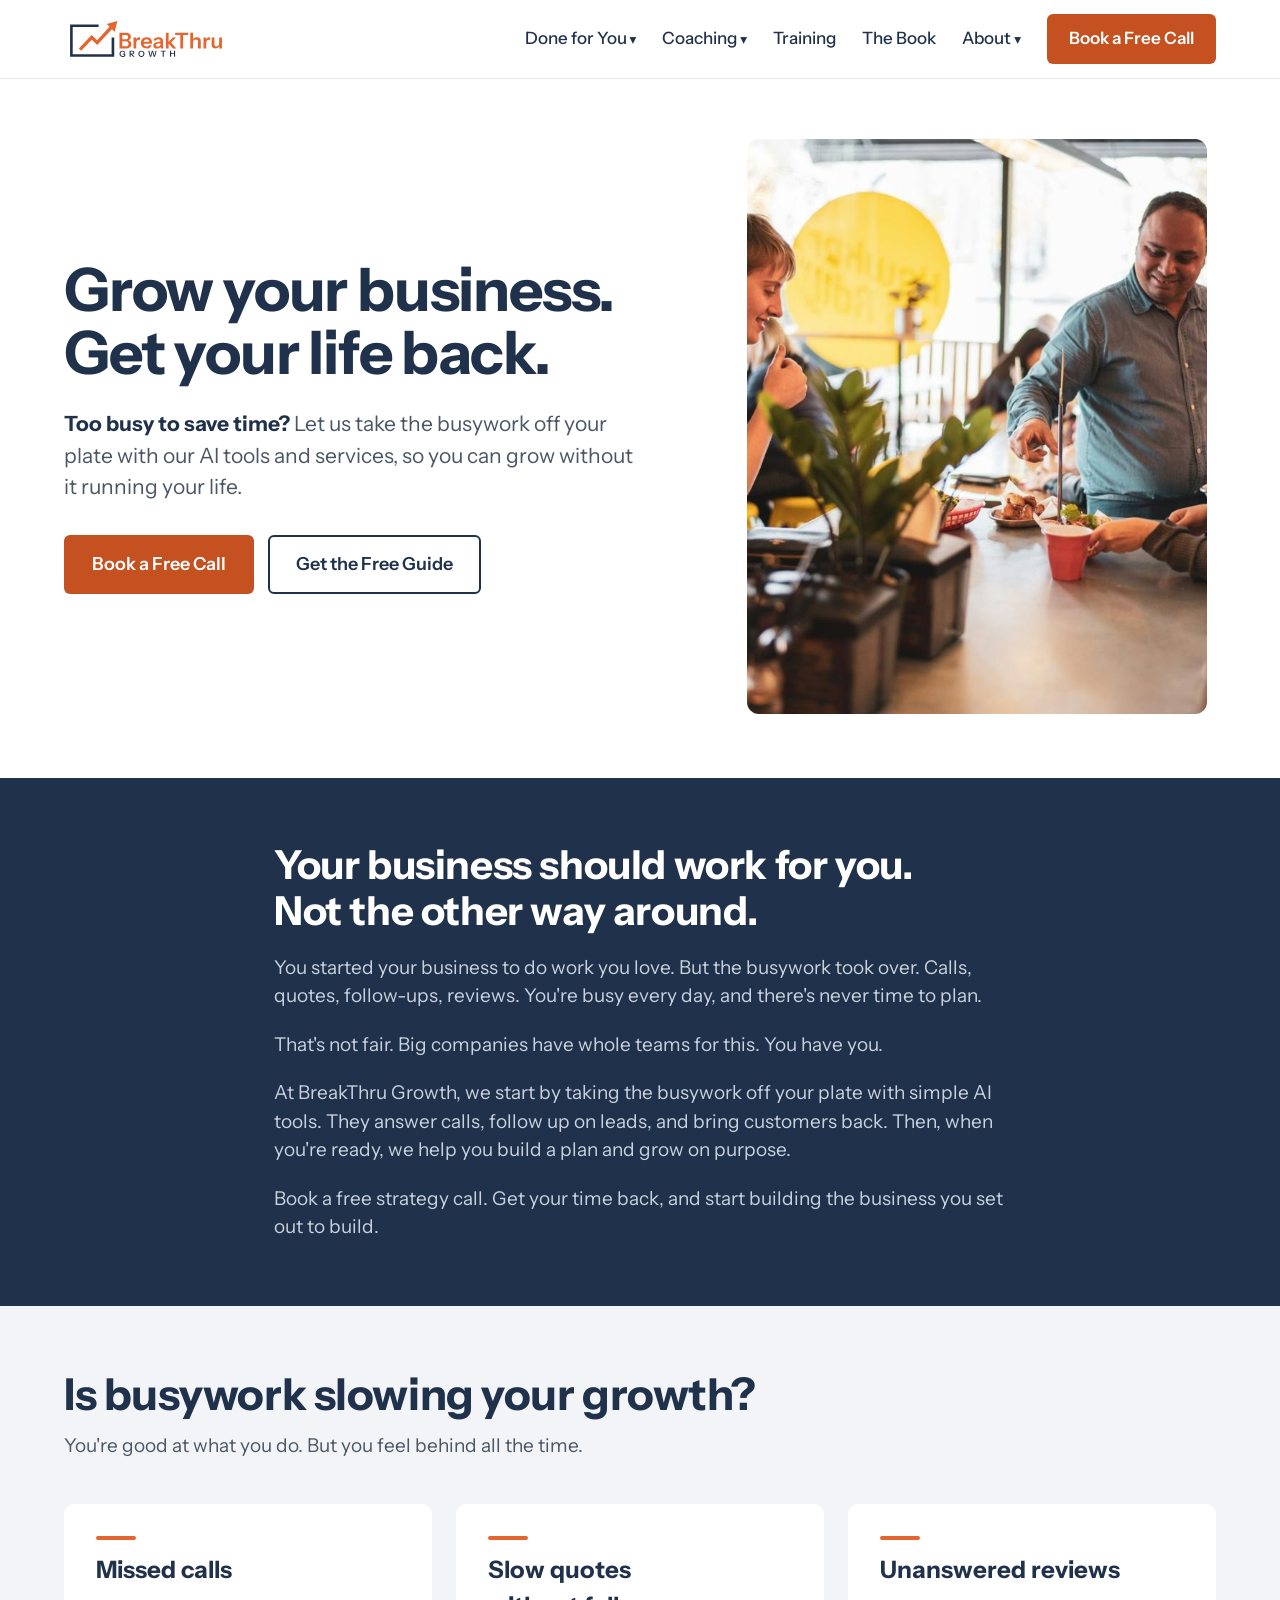
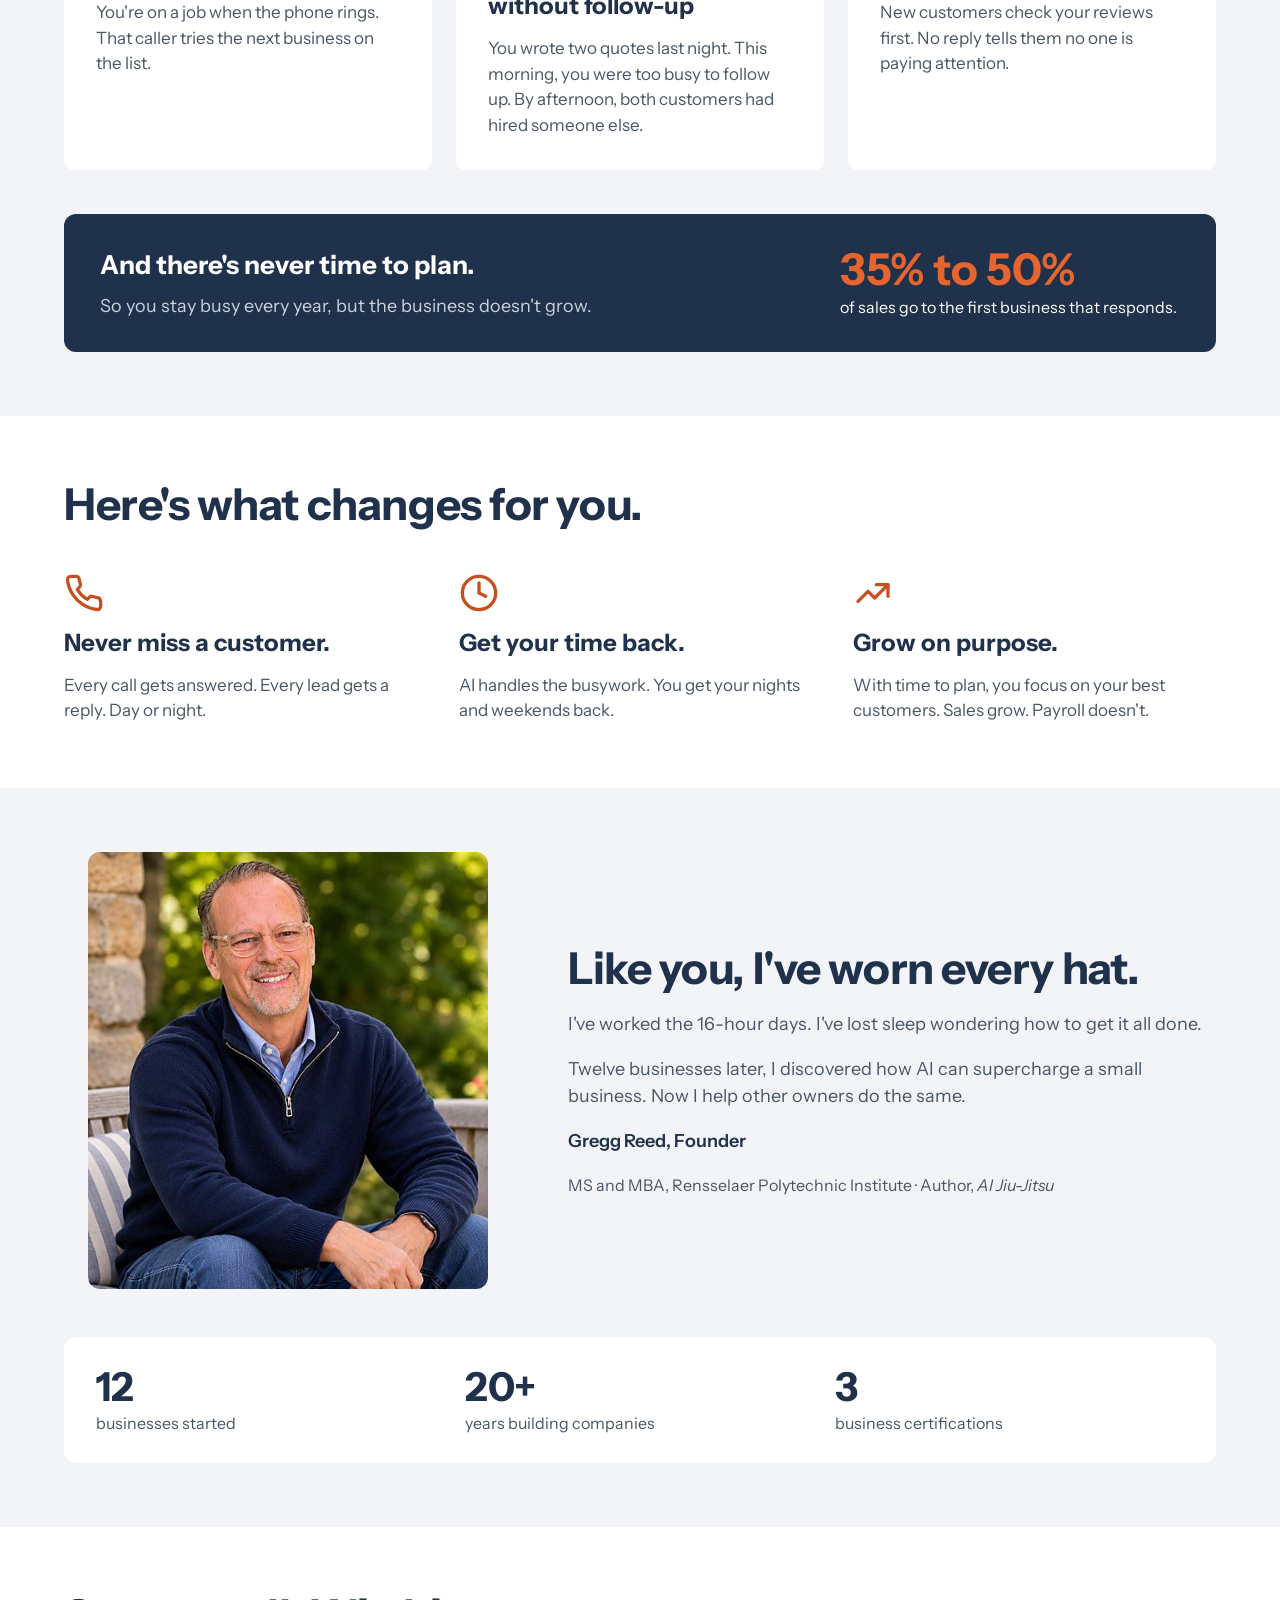
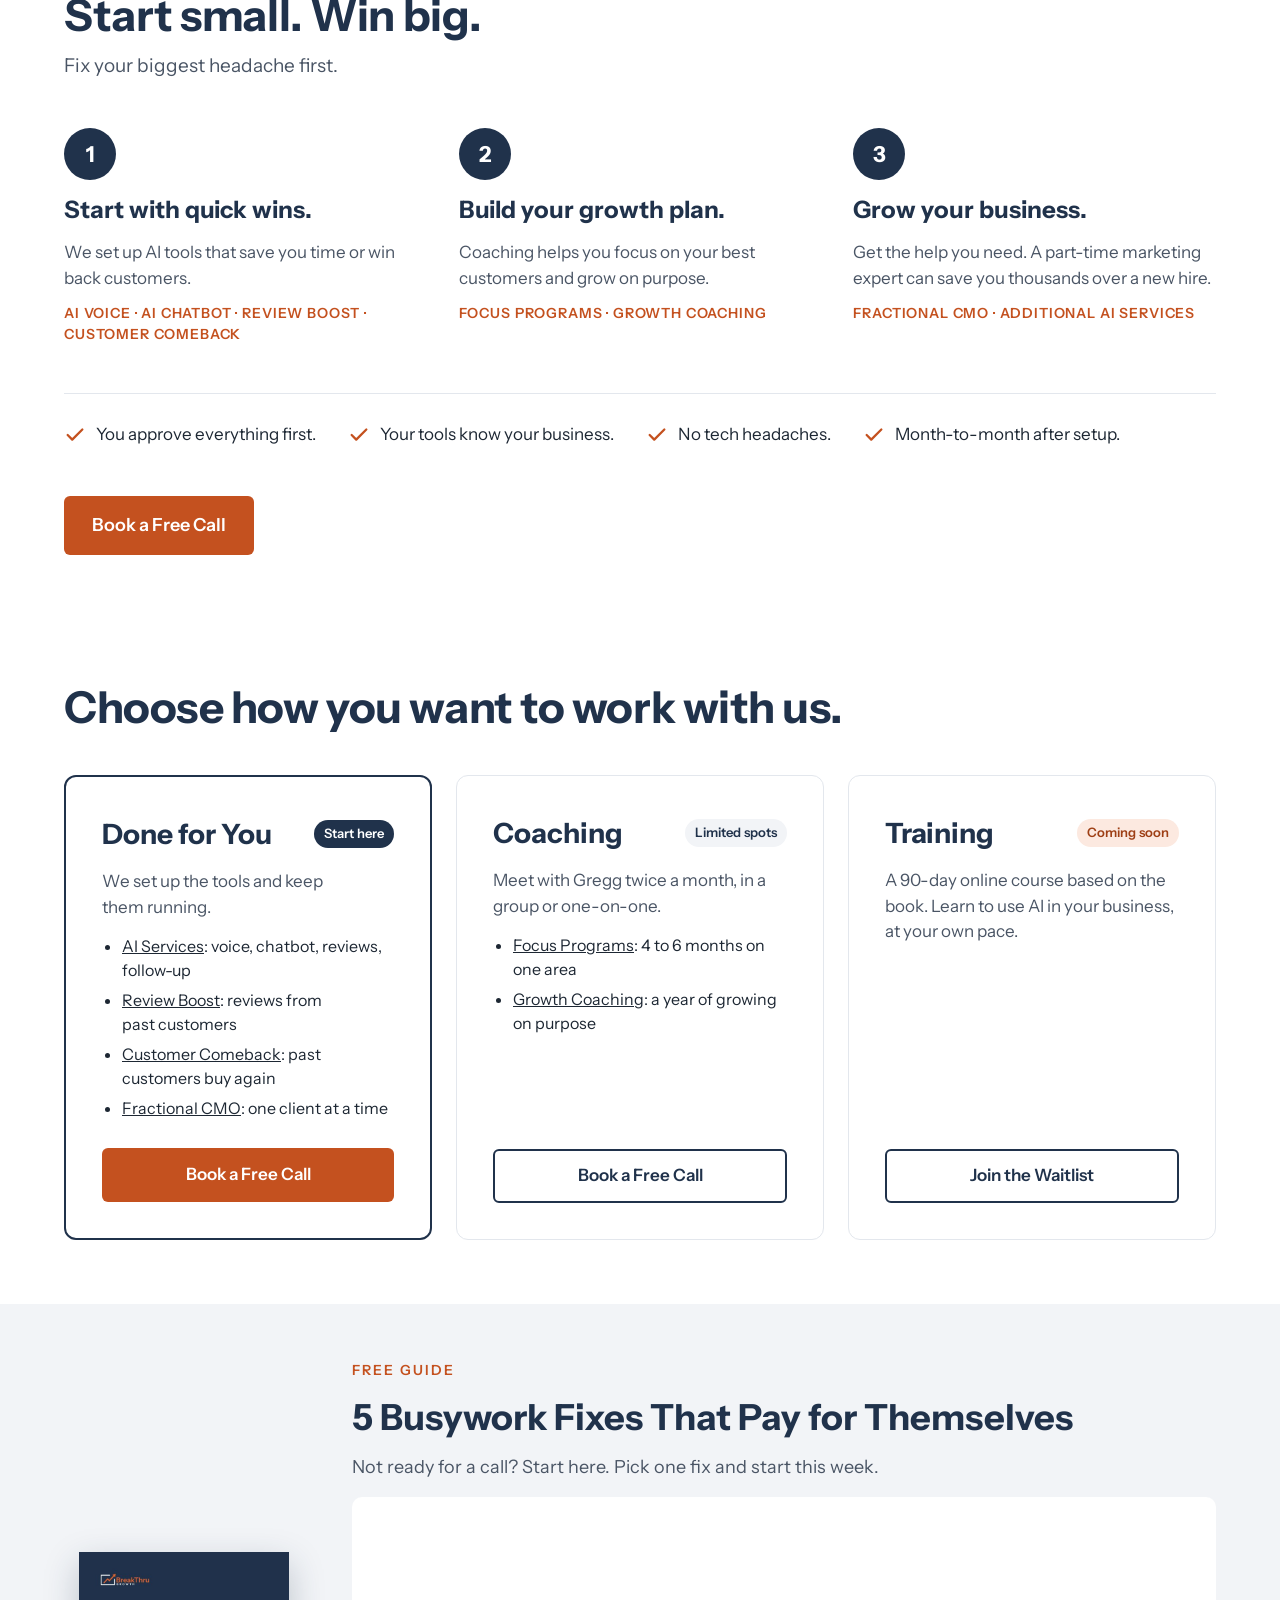
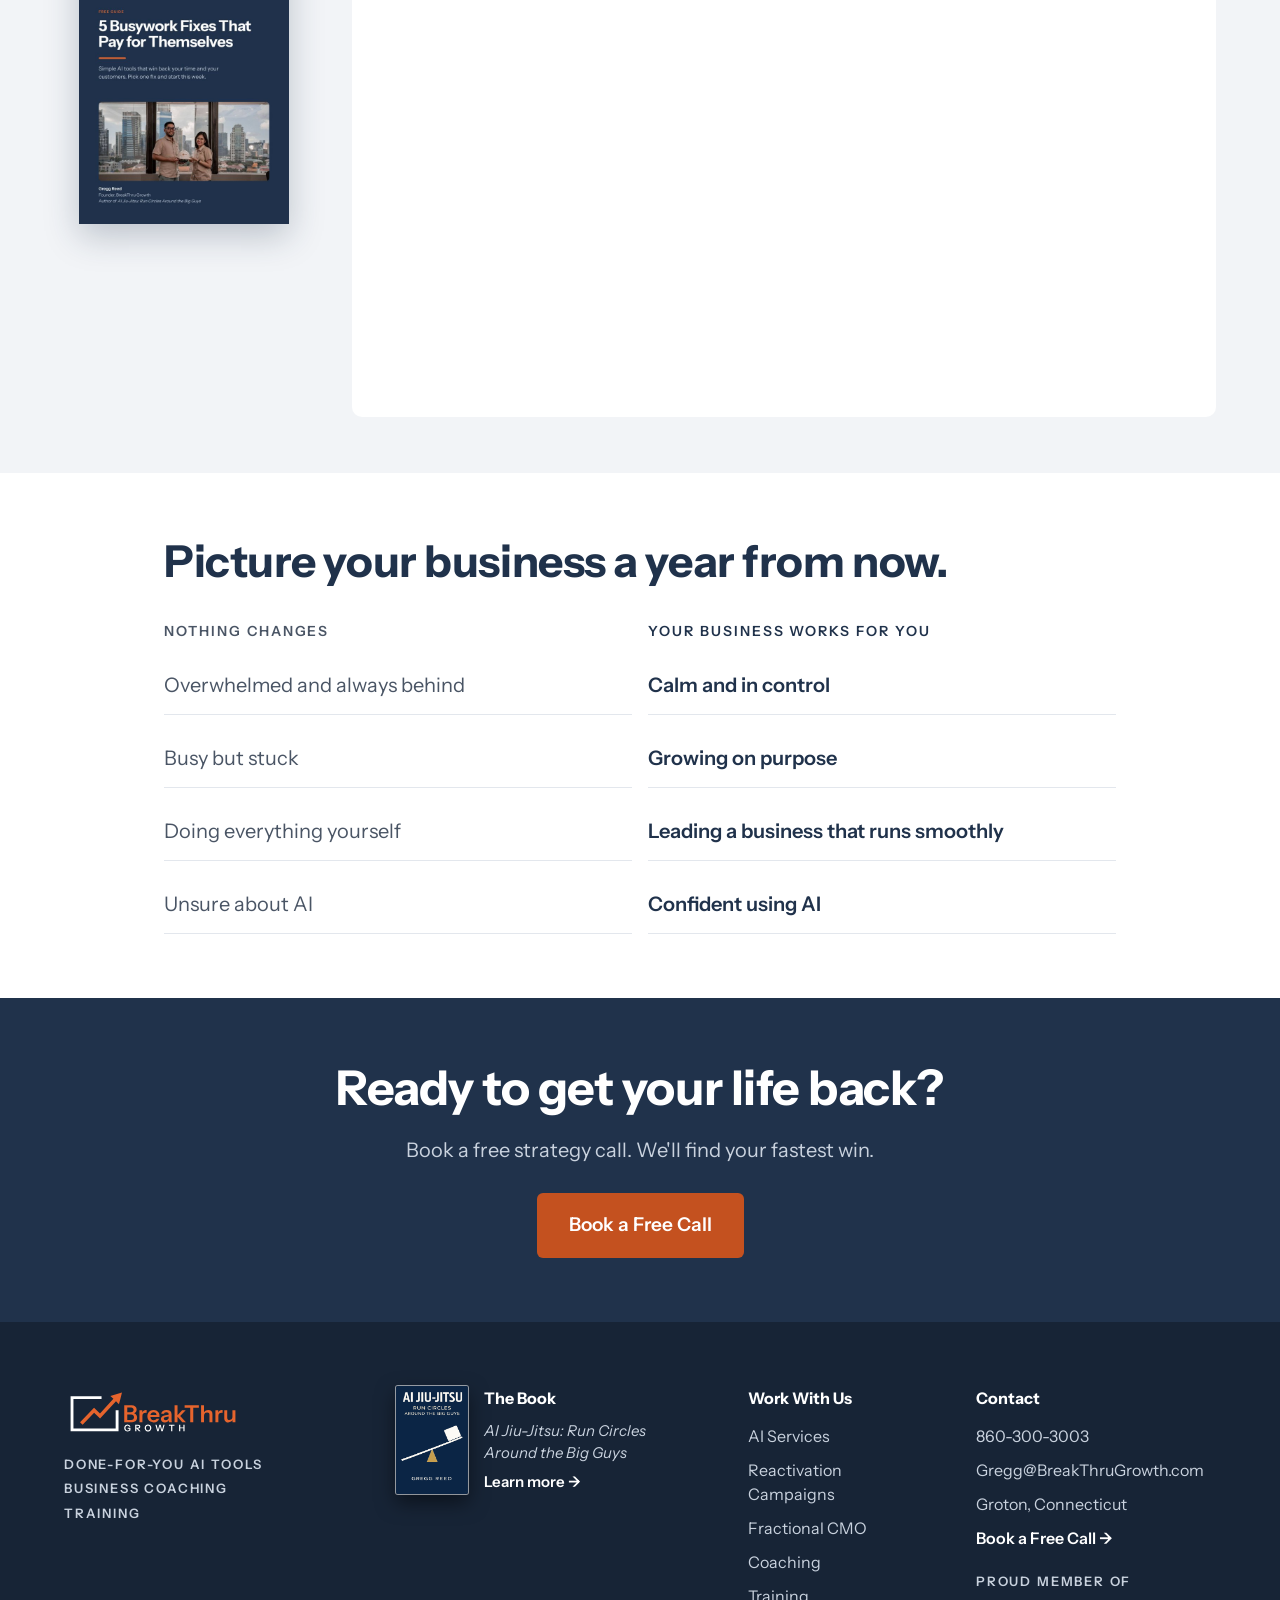
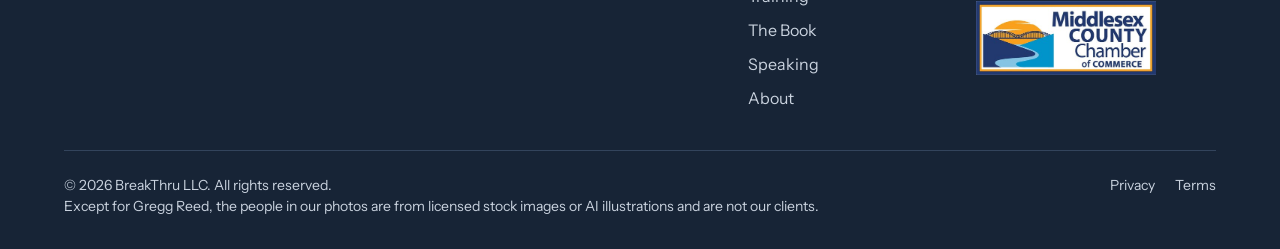
==== commit 2382e168: "Homepage: year-from-now labels match their columns Co-Authored-By: Claude Opus 5.5 <noreply@anthropi" ====
--- a/index.html
+++ b/index.html
@@ -282,7 +282,7 @@
 <p style="margin: 0; font-size: 20px; color: #4A5565; padding: 14px 0; border-bottom: 1px solid #E3E7ED">Unsure about AI</p>
 </div>
 <div style="display: flex; flex-direction: column; gap: 14px">
-<p style="margin: 0; font-size: 14px; font-weight: 600; letter-spacing: 0.14em; color: #C4511F">YOUR BUSINESS WORKS FOR YOU</p>
+<p style="margin: 0; font-size: 14px; font-weight: 600; letter-spacing: 0.14em; color: #20324B">YOUR BUSINESS WORKS FOR YOU</p>
 <p style="margin: 0; font-size: 20px; font-weight: 600; color: #20324B; padding: 14px 0; border-bottom: 1px solid #E3E7ED">Calm and in control</p>
 <p style="margin: 0; font-size: 20px; font-weight: 600; color: #20324B; padding: 14px 0; border-bottom: 1px solid #E3E7ED">Growing on purpose</p>
 <p style="margin: 0; font-size: 20px; font-weight: 600; color: #20324B; padding: 14px 0; border-bottom: 1px solid #E3E7ED">Leading a business that runs smoothly</p>
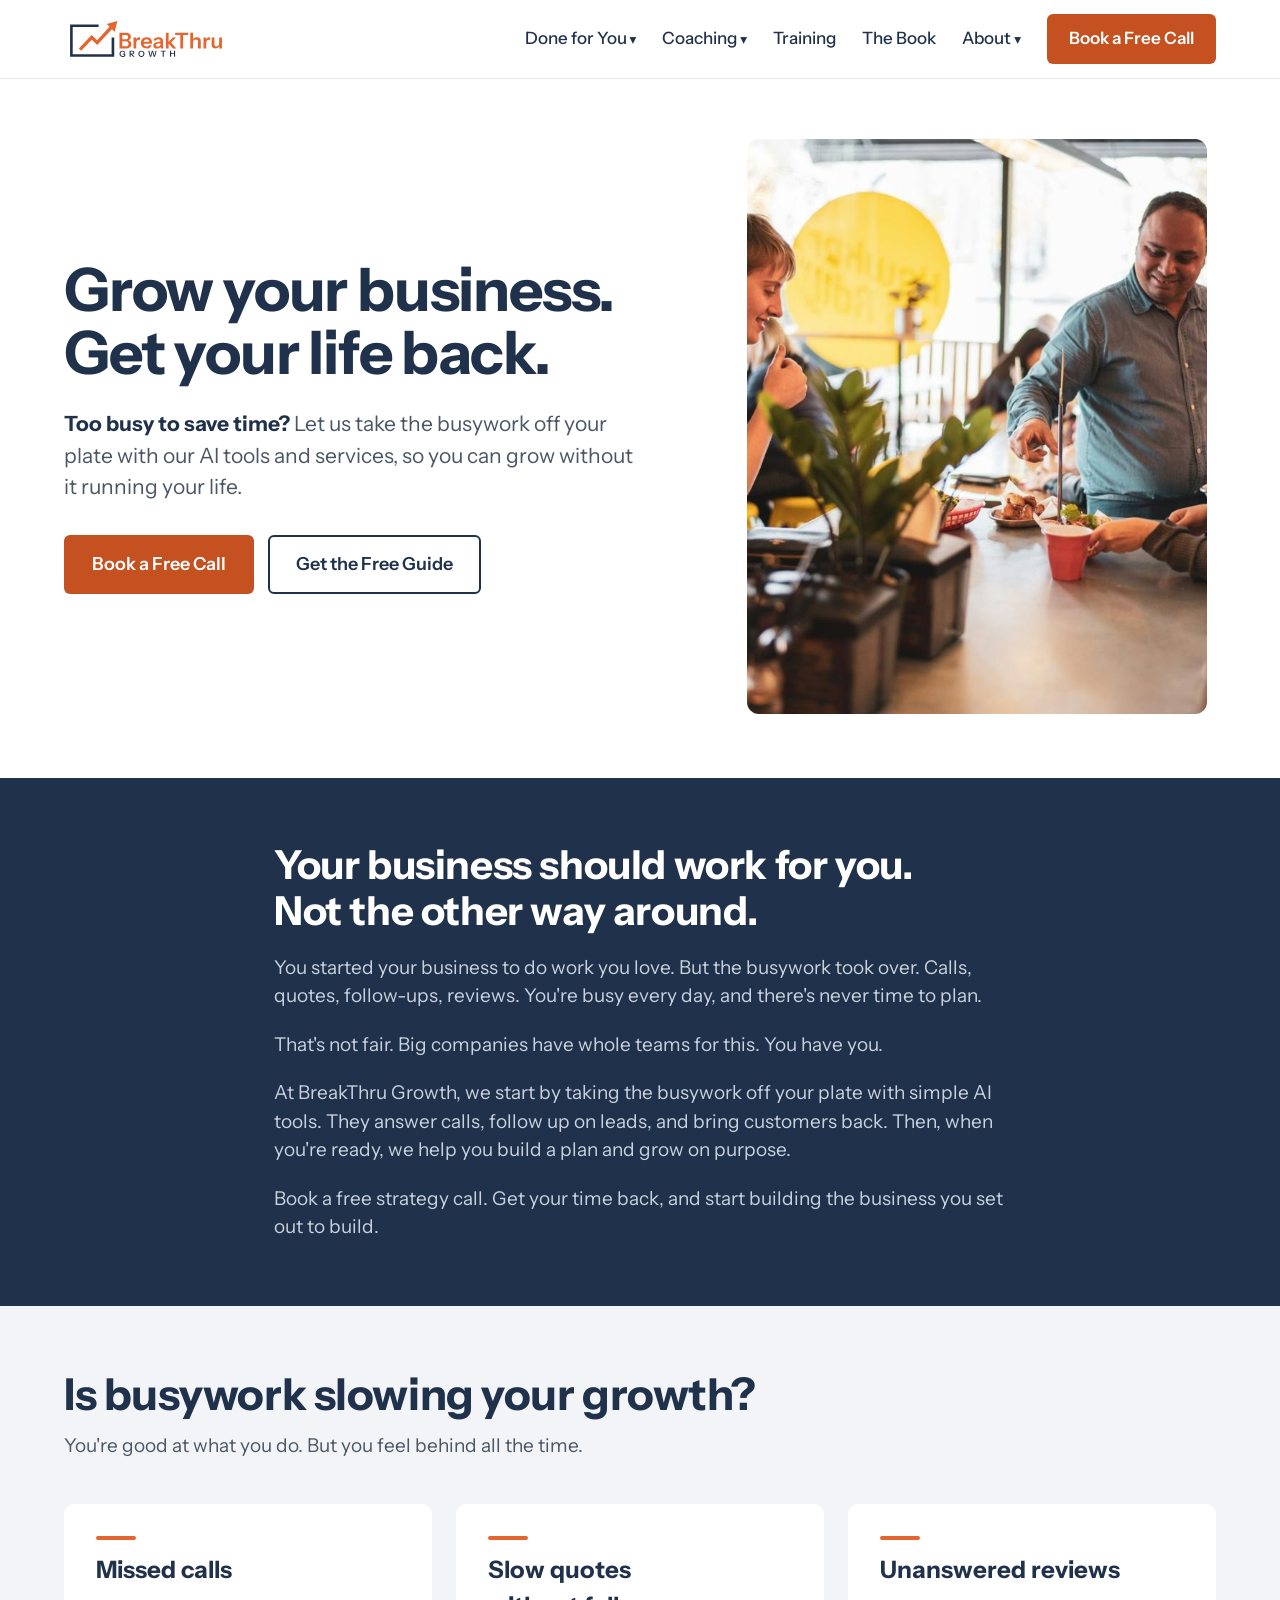
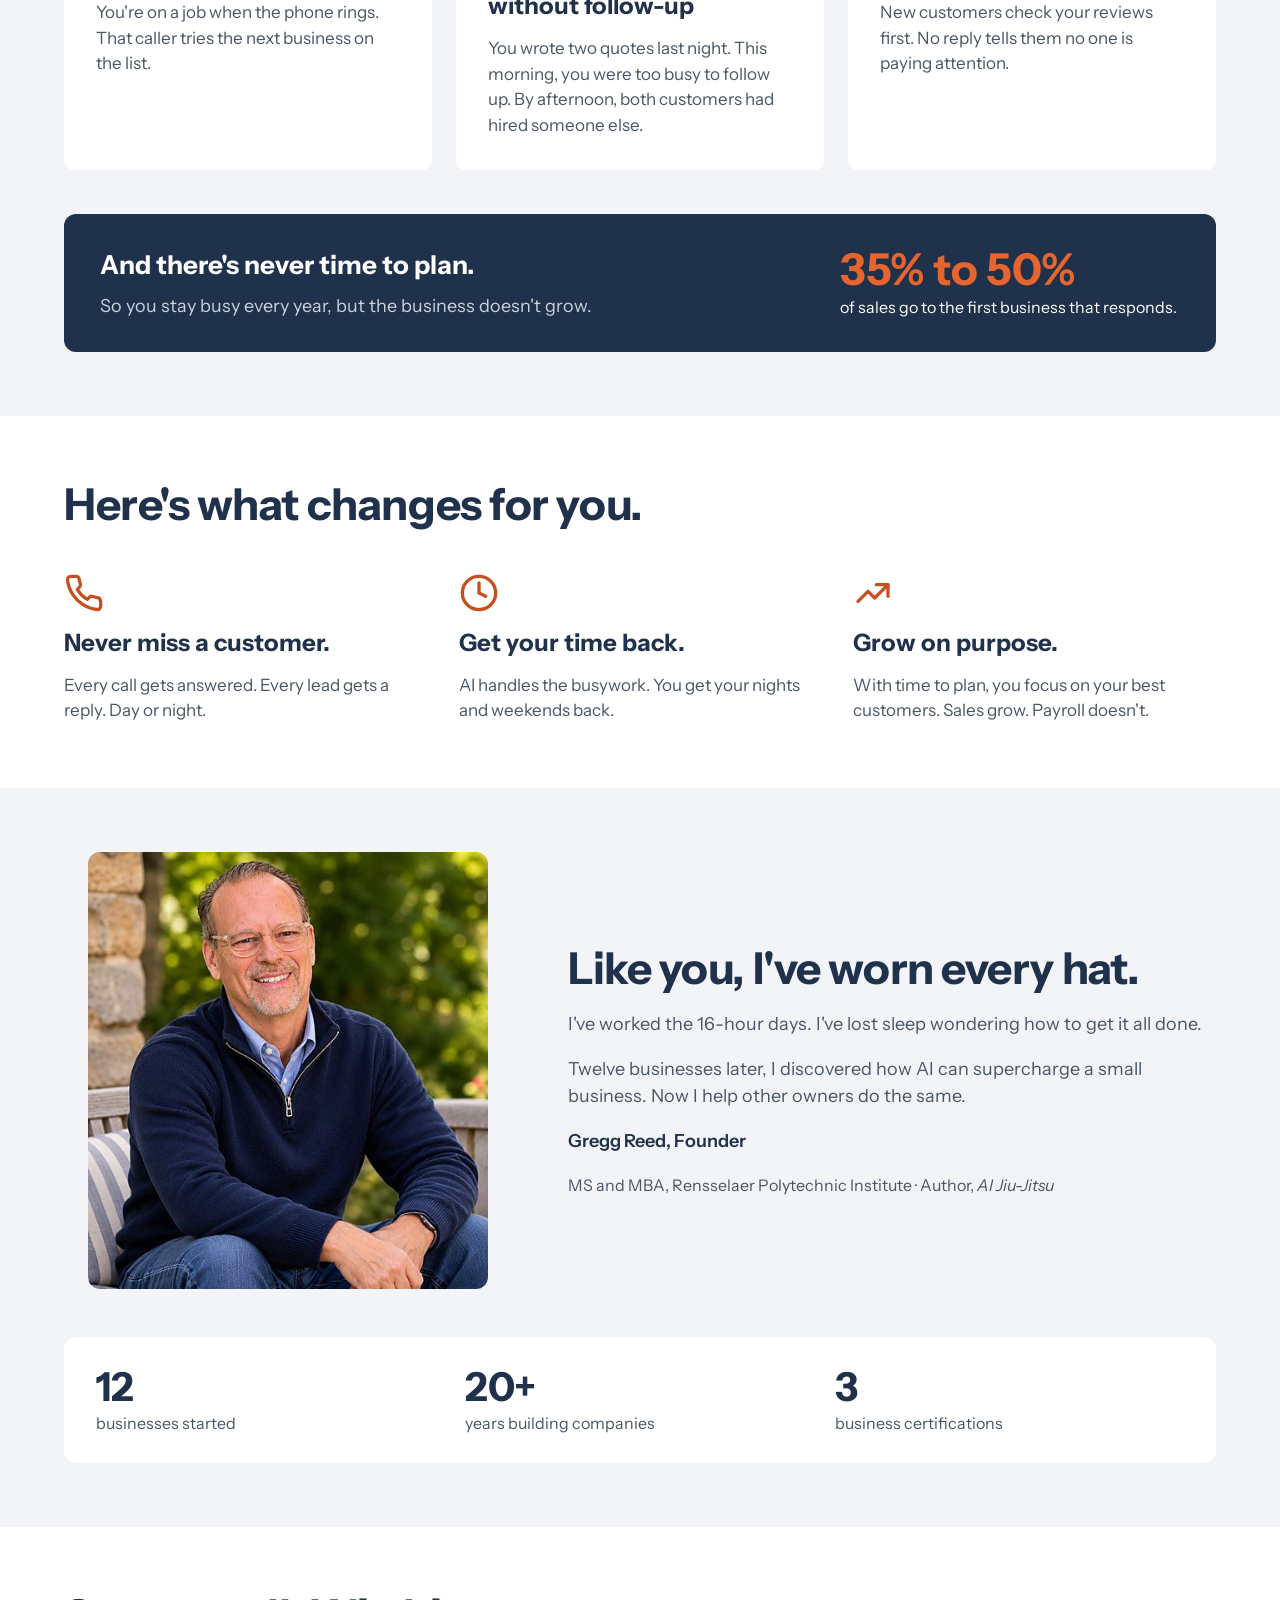
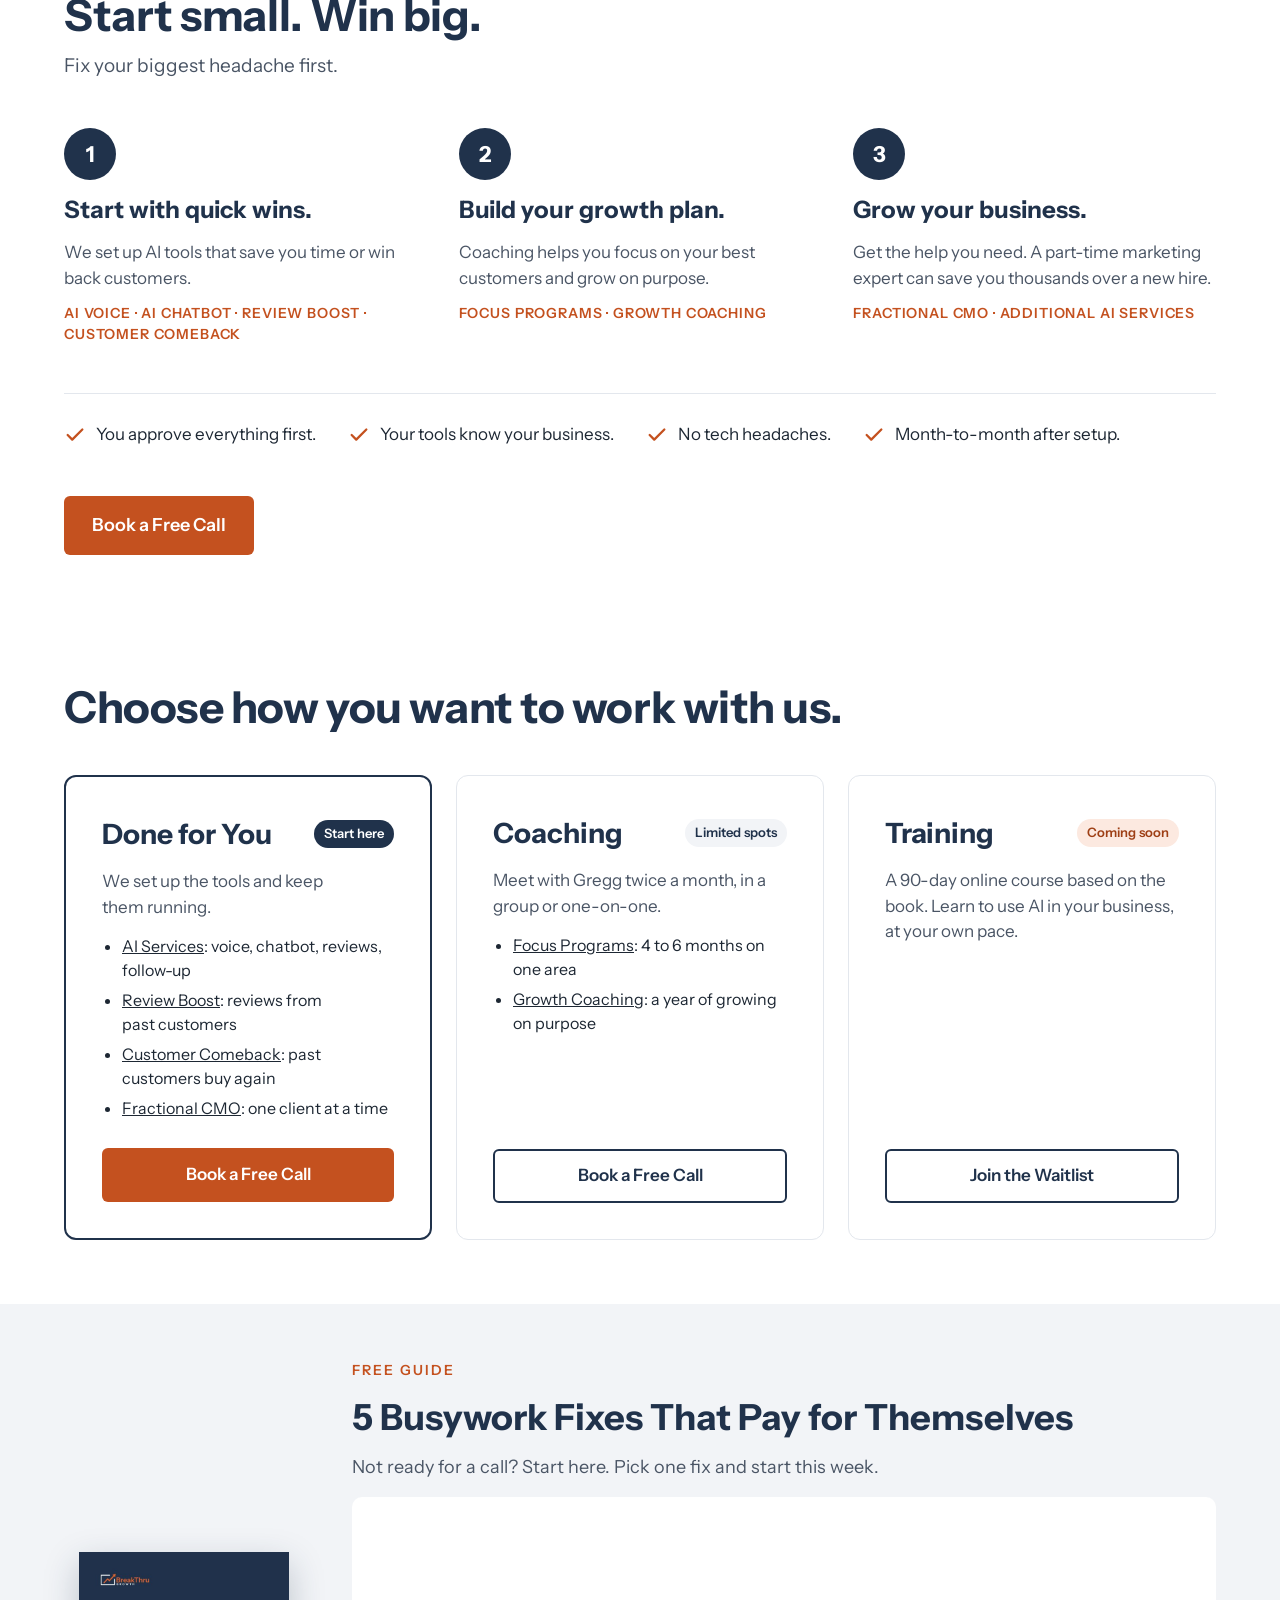
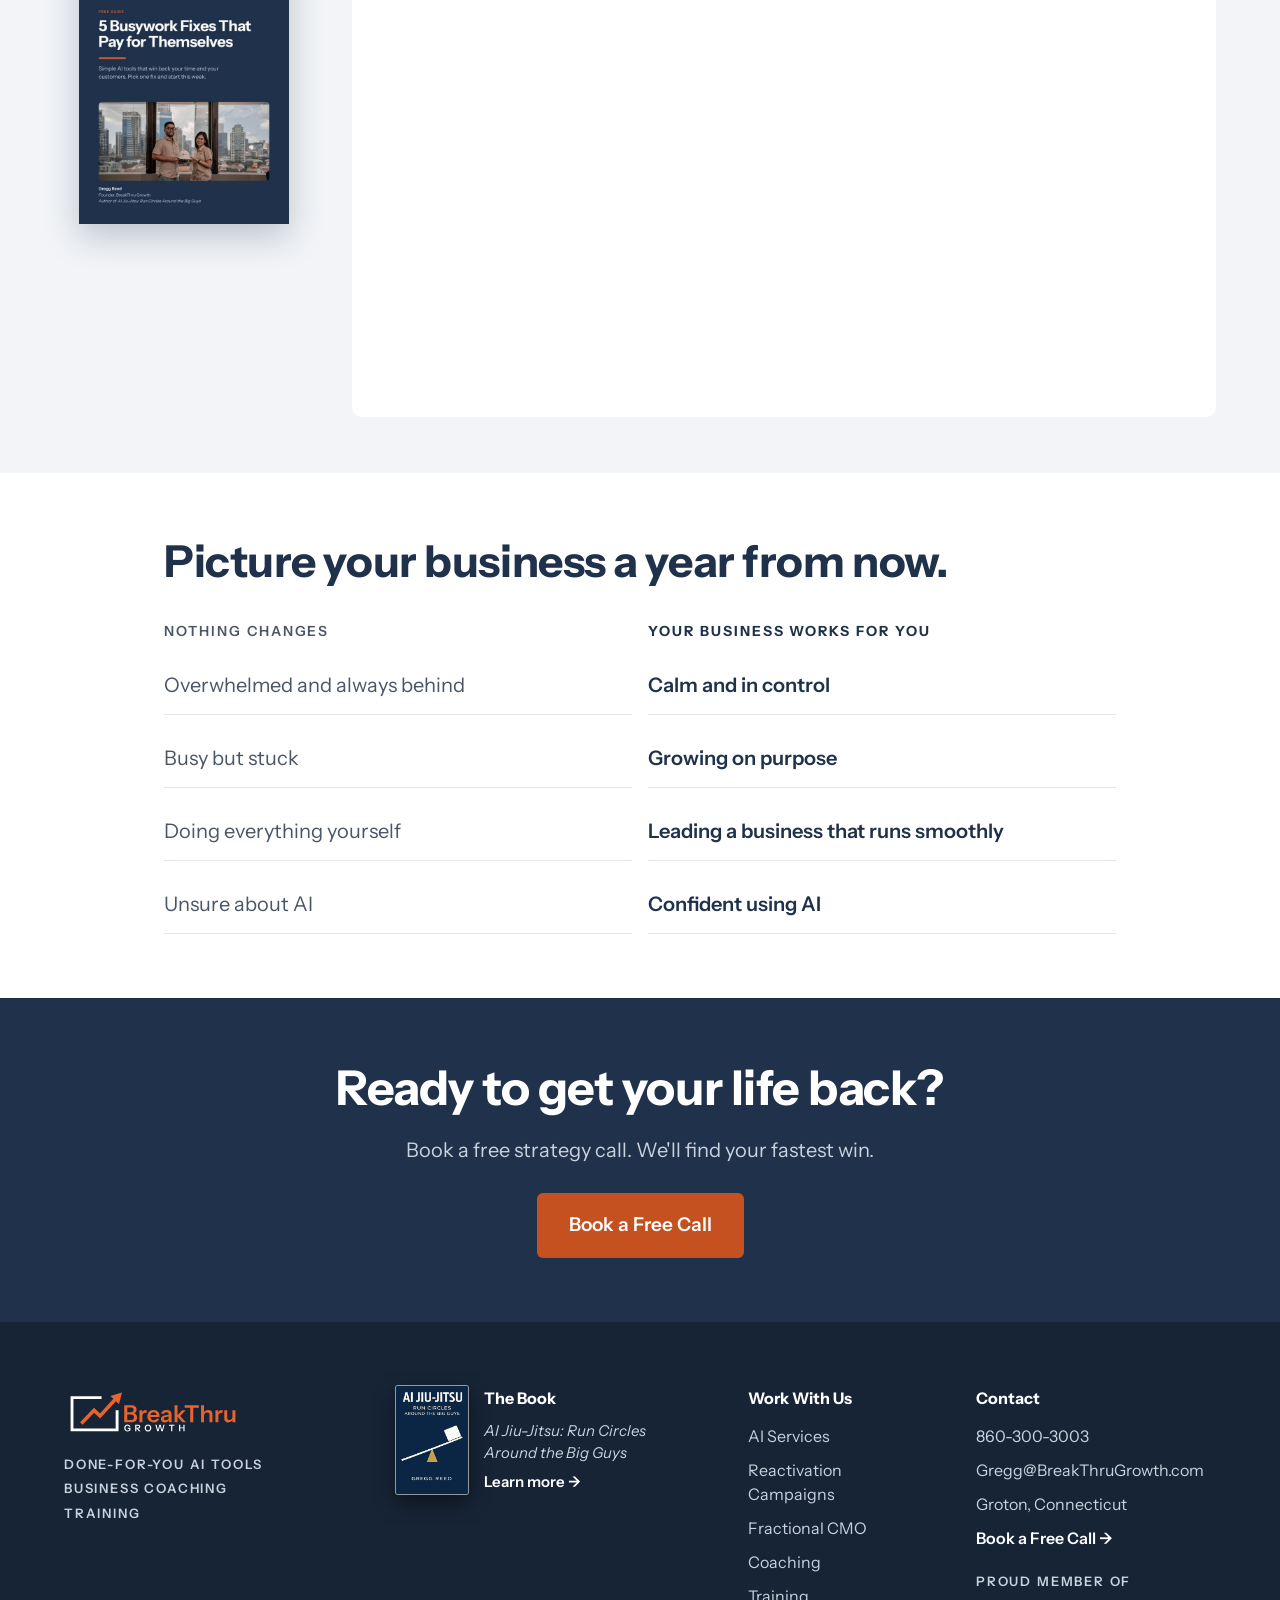
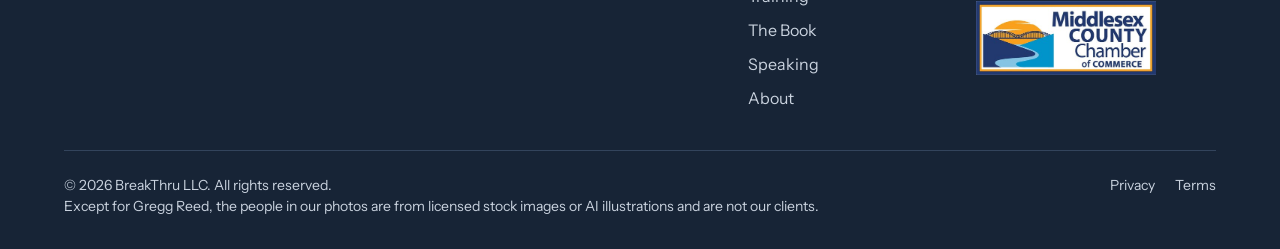
==== commit 28b9e8b2: "Bold the YOUR BUSINESS WORKS FOR YOU label Co-Authored-By: Claude Opus 5.5 <noreply@anthropic.com> C" ====
--- a/index.html
+++ b/index.html
@@ -282,7 +282,7 @@
 <p style="margin: 0; font-size: 20px; color: #4A5565; padding: 14px 0; border-bottom: 1px solid #E3E7ED">Unsure about AI</p>
 </div>
 <div style="display: flex; flex-direction: column; gap: 14px">
-<p style="margin: 0; font-size: 14px; font-weight: 600; letter-spacing: 0.14em; color: #20324B">YOUR BUSINESS WORKS FOR YOU</p>
+<p style="margin: 0; font-size: 14px; font-weight: 700; letter-spacing: 0.14em; color: #20324B">YOUR BUSINESS WORKS FOR YOU</p>
 <p style="margin: 0; font-size: 20px; font-weight: 600; color: #20324B; padding: 14px 0; border-bottom: 1px solid #E3E7ED">Calm and in control</p>
 <p style="margin: 0; font-size: 20px; font-weight: 600; color: #20324B; padding: 14px 0; border-bottom: 1px solid #E3E7ED">Growing on purpose</p>
 <p style="margin: 0; font-size: 20px; font-weight: 600; color: #20324B; padding: 14px 0; border-bottom: 1px solid #E3E7ED">Leading a business that runs smoothly</p>
